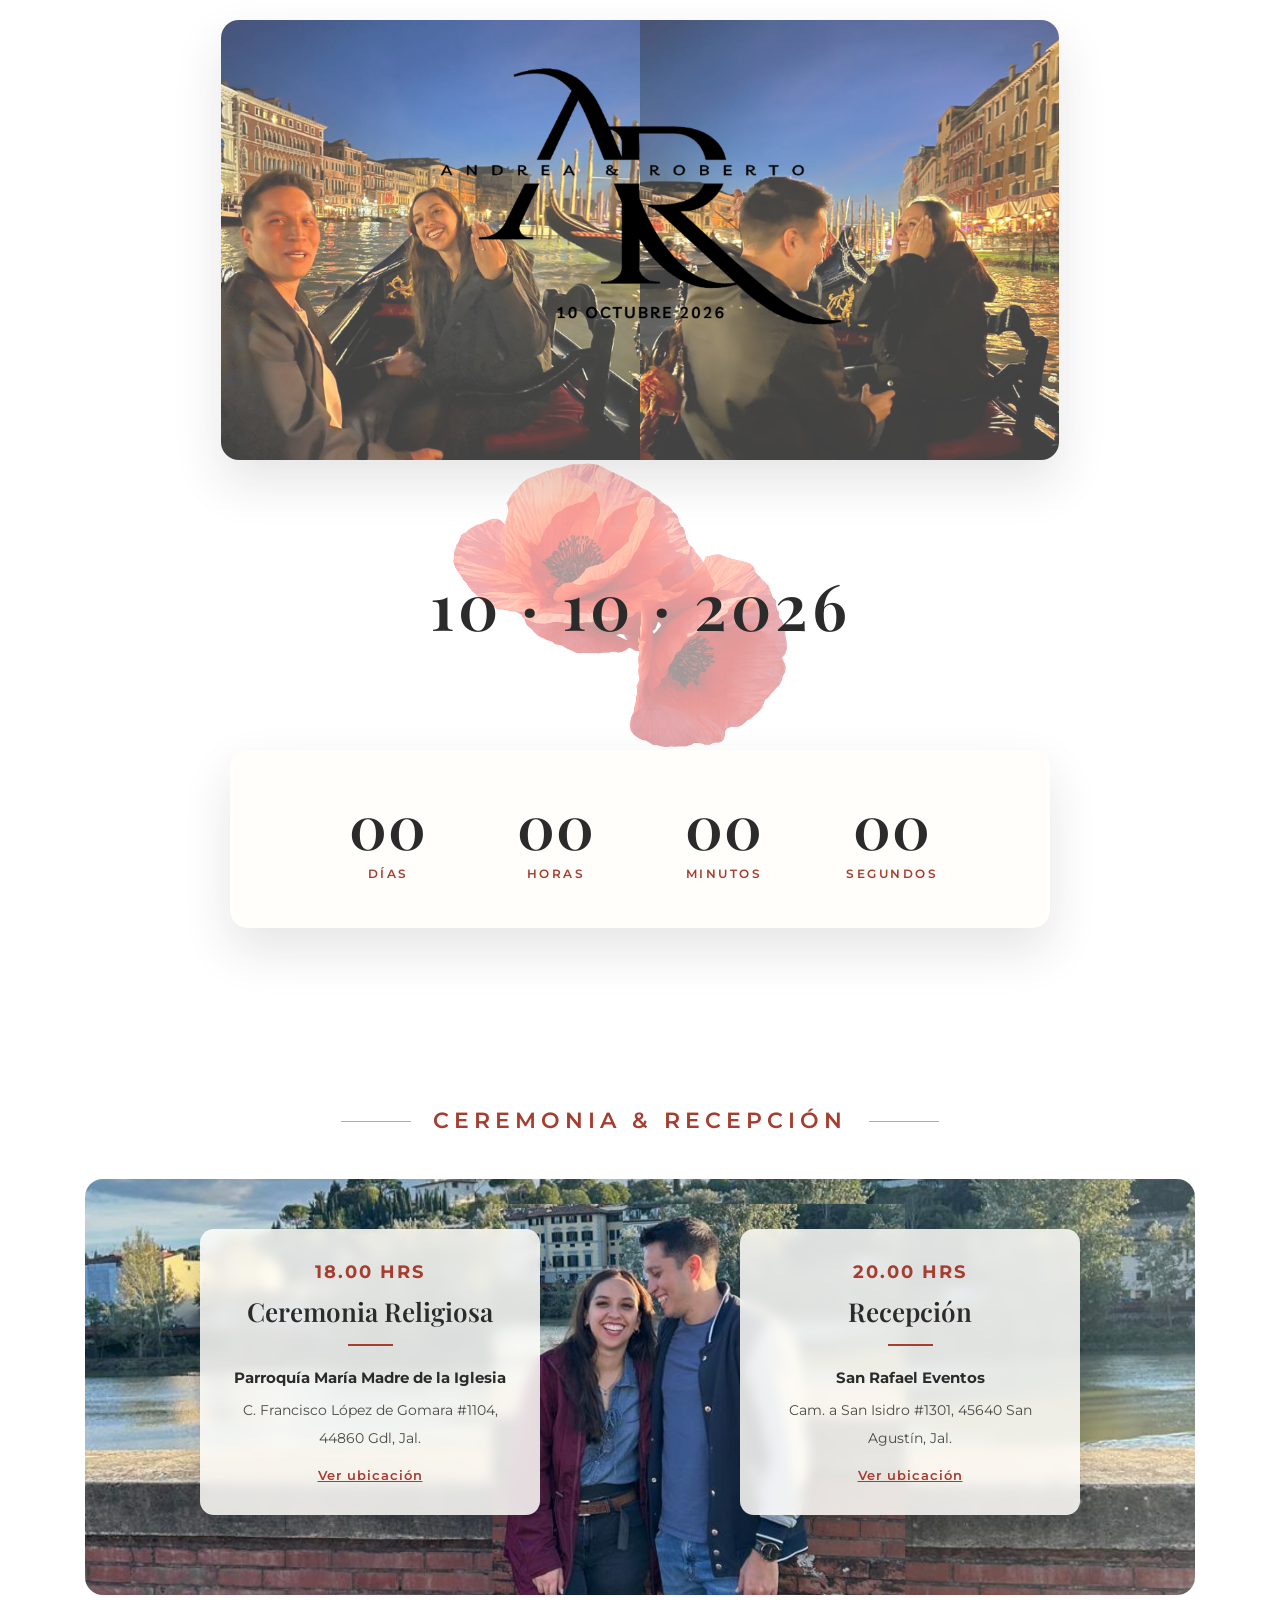
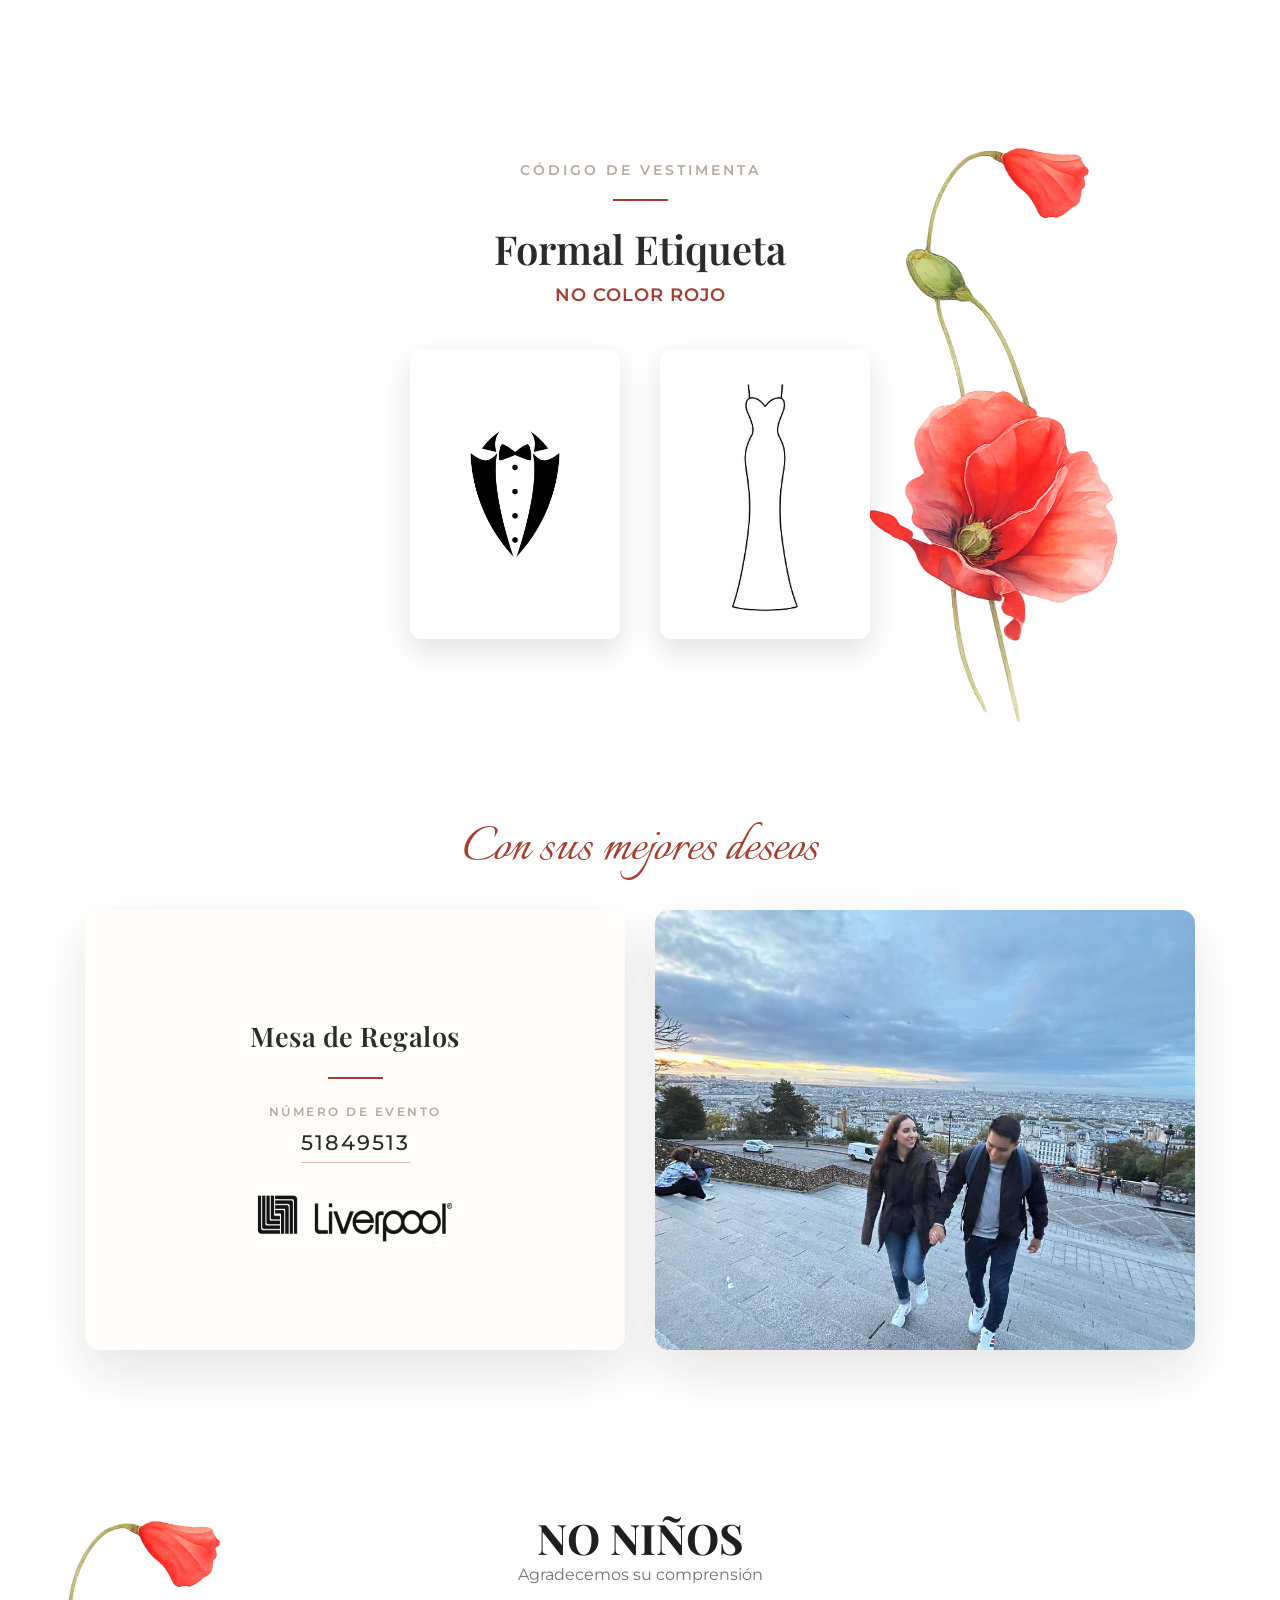
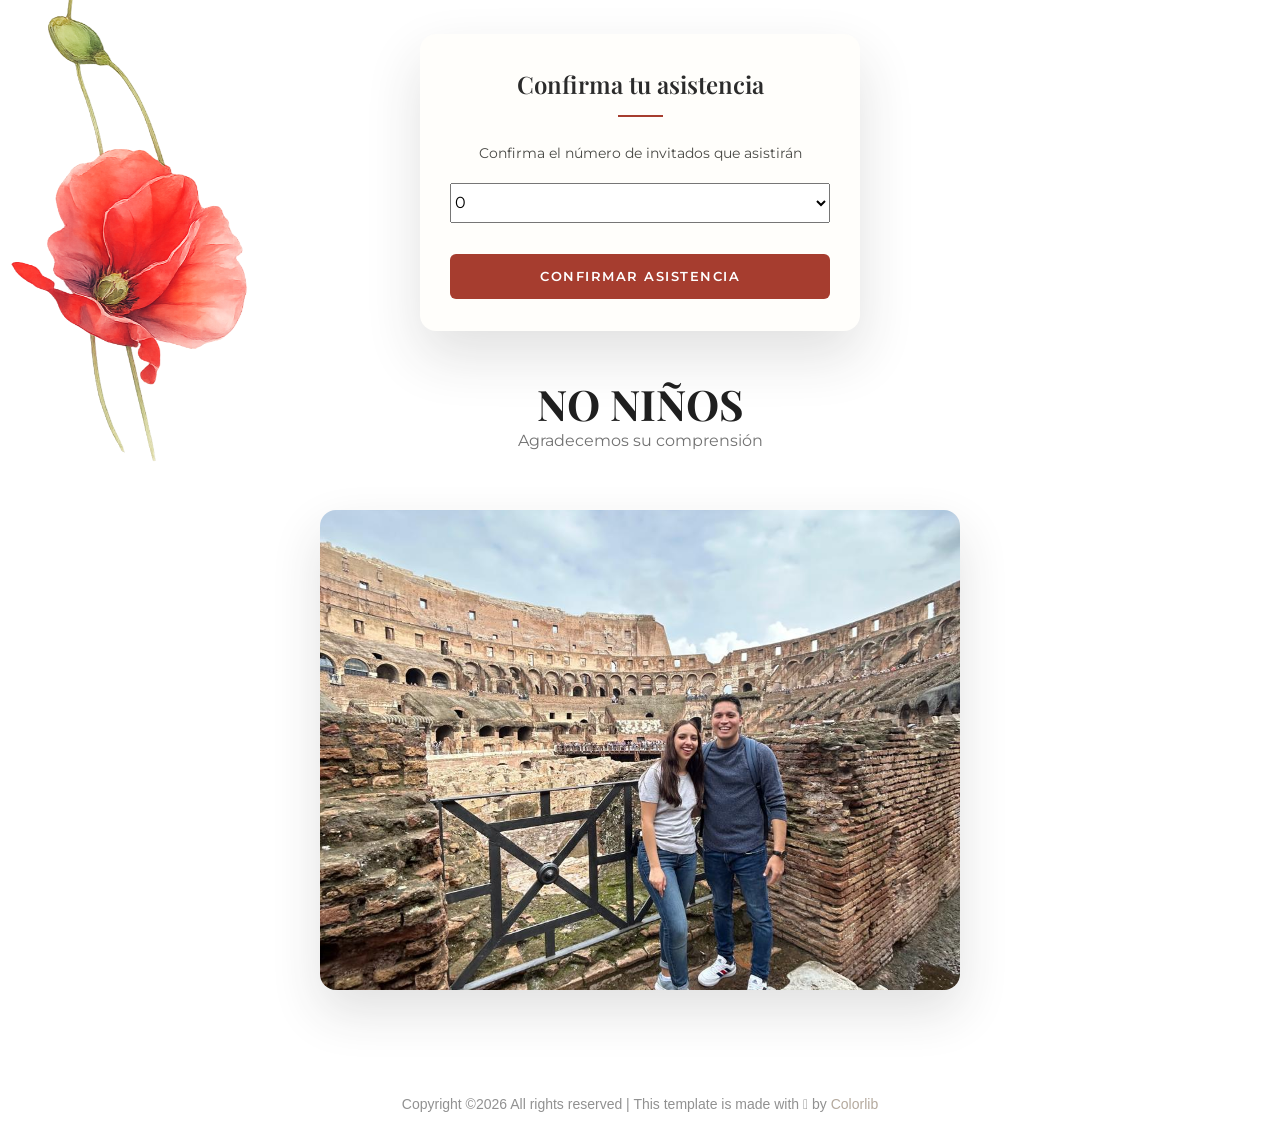
==== index.html @ d9e0a02b "Add files via upload" ====
<!doctype html>
<html class="no-js" lang="zxx">

<head>
    <meta charset="utf-8">
    <meta http-equiv="x-ua-compatible" content="ie=edge">
    <title>Andrea & Roberto </title>
    <meta name="description" content="">
    <meta name="viewport" content="width=device-width, initial-scale=1">
    <link rel="stylesheet" href="css/bootstrap.min.css">
    <link rel="stylesheet" href="css/owl.carousel.min.css">
    <link rel="stylesheet" href="css/magnific-popup.css">
    <link rel="stylesheet" href="css/font-awesome.min.css">
    <link rel="stylesheet" href="css/themify-icons.css">
    <link rel="stylesheet" href="css/nice-select.css">
    <link rel="stylesheet" href="css/flaticon.css">
    <link rel="stylesheet" href="css/flaticon.css">
    <link rel="stylesheet" href="css/gijgo.css">
    <link rel="stylesheet" href="css/slicknav.css">
    <link rel="stylesheet" href="css/style.css?v=17">
</head>

<body>
    <header>
        <div class="header-area ">
        </div>
    </header>

    <div class="slider_area ">
        <div class="slider_area_inner">
            <img class="slider_area__img" loading="lazy" src="img/banner/portada andrea.png" alt="">
        </div>
    </div>

        <div class="container">
            <div class="date_heading">
                <img class="date_flower_bg" src="img/program_details/amapola sola.png" alt="">
                <span class="date_text">10 · 10 · 2026</span>
            </div>
            <div class="row">
                <div class="col-xl-12">
                    <div id="clock" class="countdown_area">
                    </div>
                </div>
            </div>
        </div>
<style>
   #clock.countdown_area {
    background: #FFFEFB;
    padding: 45px 30px;
    border-radius: 18px;
    max-width: 820px;
    margin: 0 auto 60px auto;
    box-shadow: 0 22px 50px rgba(43, 43, 43, 0.12);
}

#clock .countdown_wrap {
    display: flex;
    justify-content: center;
    align-items: center;
    gap: 48px;
    flex-wrap: wrap;
    text-align: center;
}

#clock .single_countdown {
    min-width: 120px;
}

#clock .single_countdown h3 {
    margin: 0;
    font-family: "Playfair Display", serif;
    color: #2B2B2B;
    font-size: 60px;
    font-weight: 600;
    line-height: 1;
    letter-spacing: 1px;
}

#clock .single_countdown span {
    display: block;
    margin-top: 10px;
    font-family: "Montserrat", sans-serif;
    color: #A63D2F;
    font-size: 12px;
    font-style: normal;
    font-weight: 600;
    letter-spacing: 2.5px;
    text-transform: uppercase;
}

@media (max-width: 575px) {
    #clock.countdown_area {
        padding: 24px 10px;
        border-radius: 14px;
    }
    #clock .countdown_wrap {
        flex-direction: row;
        flex-wrap: nowrap;
        gap: 8px;
    }
    #clock .single_countdown {
        min-width: 0;
        flex: 1;
    }
    #clock .single_countdown h3 {
        font-size: 28px;
    }
    #clock .single_countdown span {
        font-size: 9px;
        letter-spacing: 1px;
    }
}
</style>

    <div class="program_details_area">
        <div class="container">
            <div class="row">
                <div class="col-xl-12">
                    <div class="program_kicker">
                        <span class="program_kicker_line"></span>
                        <h4 class="program_kicker_text">Ceremonia &amp; Recepción</h4>
                        <span class="program_kicker_line"></span>
                    </div>
                </div>
            </div>
            <div class="program_photo_wrap">
                <div class="row">
                    <div class="col-6 col-xl-6 col-lg-6">
                        <div class="event_card text-center">
                            <span class="event_card_time">18.00 hrs</span>
                            <h3 class="event_card_title">Ceremonia Religiosa</h3>
                            <div class="event_card_divider"></div>
                            <p class="event_card_place"><strong>Parroquía María Madre de la Iglesia</strong></p>
                            <p class="event_card_address">C. Francisco López de Gomara #1104, 44860 Gdl, Jal.</p>
                            <a class="event_card_link" href="https://maps.app.goo.gl/1NrNob1BbLWTWtPE8" target="_blank">Ver ubicación</a>
                        </div>
                    </div>
                    <div class="col-6 col-xl-6 col-lg-6">
                        <div class="event_card text-center">
                            <span class="event_card_time">20.00 hrs</span>
                            <h3 class="event_card_title">Recepción</h3>
                            <div class="event_card_divider"></div>
                            <p class="event_card_place"><strong>San Rafael Eventos</strong></p>
                            <p class="event_card_address">Cam. a San Isidro #1301, 45640 San Agustín, Jal.</p>
                            <a class="event_card_link" href="https://maps.app.goo.gl/ng9pfx31L5PG2mqe6" target="_blank">Ver ubicación</a>
                        </div>
                    </div>
                </div>
            </div>
        </div>
    </div>

    <div style="padding-top: 0 !important;" class="program_details_area">
        <div class="container">
            <div class="dress_code_card">
                <img class="dress_code_flower" src="img/program_details/amapola  vertical sola planta.png" alt="">
                <div class="dress_code_content">
                    <span class="dress_code_kicker">Código de Vestimenta</span>
                    <div class="dress_code_divider"></div>
                    <h3 class="dress_code_title">Formal Etiqueta</h3>
                    <p class="dress_code_subtitle">No color rojo</p>
                    <div class="dress_code_icons">
                        <div class="dress_code_icon_wrap dress_code_icon_wrap--suit">
                            <img src="img/program_details/suit3.jpeg" alt="Traje formal">
                        </div>
                        <div class="dress_code_icon_wrap">
                            <img src="img/program_details/vestido 1.jpg" alt="Vestido formal">
                        </div>
                    </div>
                </div>
            </div>
        </div>
    </div>

    <div style="padding-top: 0 !important;" class="program_details_area">
        <div class="container">
            <div class="wishes_heading">
                <span class="font-script">Con sus mejores deseos</span>
            </div>
            
            <div class="row mt-3">
                
                <div class="container_vestimenta col-6 col-xl-6 col-lg-6">
                    <div class="gift_card text-center">
                        <span class="gift_card_kicker">Mesa de Regalos</span>
                        <div class="gift_card_divider"></div>
                        <a target="_blank" class="gift_card_event" href="https://mesaderegalos.liverpool.com.mx/milistaderegalos/51849513">
                            <span class="gift_card_label">Número de Evento</span>
                            <span class="gift_card_number">51849513</span>
                        </a>
                        <a target="_blank" class="gift_card_logo_link" href="https://mesaderegalos.liverpool.com.mx/milistaderegalos/51849513">
                            <img class="gift_card_logo" src="img/program_details/Liverpool.png" alt="Liverpool">
                        </a>
                    </div>
                </div>
                
                <div class="container_vestimenta col-6 col-xl-6 col-lg-6">
                    <div class="single_program--photo text-center">
                        <div class="program_inner program_inner--photo">
                            <!-- Reemplaza la ruta de abajo por la foto de la pareja -->
                            <img class="couple_photo" src="img/gallery/6.jpeg" alt="Andrea y Roberto">
                        </div>
                    </div>
                </div>

            </div>
        </div>
    </div>

    <section class="rsvp_wrapper">
        <div class="rsvp_main">
            <img class="rsvp_bg_flower" src="img/program_details/amapola  vertical sola planta.png" alt="">

            <div class="container">
                <h2 class="codigo_vestimenta-title rsvp_no_ninos rsvp_no_ninos--top">
                    <strong style="font-size: 1.4em" >NO NIÑOS</strong>
                    <br>
                    <p>Agradecemos su comprensión</p>
                </h2>
            </div>

            <div class="container">
                <div class="row justify-content-center">
                    <div class="col-xl-7 col-lg-8">
                        <div class="rsvp_card">
                            <h3 class="rsvp_card_title">Confirma tu asistencia</h3>
                            <div class="rsvp_card_divider"></div>
                            <form action="#">
                                <div class="row">
                                    <div class="col-xl-12 mb-4">
                                        <p class="rsvp_card_text">Confirma el número de invitados que asistirán</p>
                                        <select id="companion_number" class="form-select wide rsvp_select" class="" onchange="addFields()">
                                            <option value="0" data-display="0 acompañantes">0</option>
                                            <option value="1" data-display="1 Acompañante">1</option>
                                            <option value="2">2</option>
                                            <option value="3">3</option>
                                            <option value="4">4</option>
                                            <option value="5">5</option>
                                        </select>
                                    </div>
                                    <div id="container_fields" class="col-xl-12">
                                    </div>
                                    <div class="col-xl-12">
                                        <button type="submit" class="rsvp_confirm_btn" onclick="gotowhatsapp()">Confirmar asistencia</button>
                                    </div>
                                </div>
                            </form>
                        </div>
                    </div>
                </div>
            </div>

            <div class="container">
                <h2 class="codigo_vestimenta-title rsvp_no_ninos rsvp_no_ninos--bottom">
                    <strong style="font-size: 1.4em" >NO NIÑOS</strong>
                    <br>
                    <p>Agradecemos su comprensión</p>
                </h2>
            </div>
        </div>

        <div class="container">
            <div class="rsvp_extra_photo_wrap">
                <!-- Reemplaza la ruta de abajo por la imagen que quieras agregar aquí -->
                <img class="rsvp_extra_photo" src="img/gallery/3.jpeg" alt="">
            </div>
        </div>
    </section>

<section class="location_area">
</section>

   <footer class="footer">
    <div class="copy-right_text">
        <div class="container">
            <div class="footer_border"></div>
            <div class="row">
                <div class="col-xl-12">
                    <p class="copy_right text-center">
Copyright &copy;<script>document.write(new Date().getFullYear());</script> All rights reserved | This template is made with <i class="fa fa-heart-o" aria-hidden="true"></i> by <a href="https://colorlib.com" target="_blank">Colorlib</a>
                    </p>
                </div>
            </div>
        </div>
    </div>
</footer>

    <script src="js/vendor/modernizr-3.5.0.min.js"></script>
    <script src="js/vendor/jquery-1.12.4.min.js"></script>
    <script src="js/popper.min.js"></script>
    <script src="js/bootstrap.min.js"></script>
    <script src="js/owl.carousel.min.js"></script>
    <script src="js/isotope.pkgd.min.js"></script>
    <script src="js/ajax-form.js"></script>
    <script src="js/waypoints.min.js"></script>
    <script src="js/jquery.counterup.min.js"></script>
    <script src="js/imagesloaded.pkgd.min.js"></script>
    <script src="js/scrollIt.js"></script>
    <script src="js/jquery.scrollUp.min.js"></script>
    <script src="js/wow.min.js"></script>
    <script src="js/nice-select.min.js"></script>
    <script src="js/gijgo.min.js"></script>
    <script src="js/jquery.countdown.min.js"></script>
    <script src="js/jquery.slicknav.min.js"></script>
    <script src="js/jquery.magnific-popup.min.js"></script>
    <script src="js/plugins.js"></script>
    <script src="js/contact.js"></script>
    <script src="js/jquery.ajaxchimp.min.js"></script>
    <script src="js/jquery.form.js"></script>
    <script src="js/jquery.validate.min.js"></script>
    <script src="js/mail-script.js"></script>
    <script src="js/main.js"></script>

    <script>
        $('#clock').countdown('2026/10/10', function (event) {
            $(this).html(event.strftime(
                '<div class="countdown_wrap d-flex"><div  class="single_countdown"><h3>%D</h3><span>Días</span></div><div class="single_countdown"><h3>%H</h3><span>Horas</span></div><div class="single_countdown"><h3>%M</h3><span>Minutos</span></div><div class="single_countdown"><h3>%S</h3><span>Segundos</span></div></div>'
            ));
        });
    </script>
    <script>
        function initMap() {
            var uluru = { lat: -25.363, lng: 131.044 };
        }
    </script>

    <script>
        function gotowhatsapp() {
            var companion_number = document.getElementById("companion_number").value;
            var invites_elements = document.getElementById('container_fields').children;
            var invite_names_array = [].slice.call(invites_elements)
            var invite_names_array_filtered_inputs = invite_names_array.filter(name => name.toString() == '[object HTMLInputElement]')
            let invites_names_values = []

            for (let i=0; i<companion_number; i++){
                invites_names_values.push(invite_names_array_filtered_inputs[i].value)
            }

            // Guardar la confirmación en Google Sheets
            var sheetUrl = "https://script.google.com/macros/s/AKfycbw7eUu-7dbjUfLKjl6qr8iL-RPhoW-FhFRf4yc5l6GX8Bu3myaTxtA9GgBPBhNbN9-2HQ/exec";

            if (sheetUrl) {
                var sheetParams = new URLSearchParams({
                    acompanantes: companion_number,
                    nombres: invites_names_values.join("|")
                });
                fetch(sheetUrl + "?" + sheetParams.toString(), {
                    method: "GET",
                    mode: "no-cors"
                }).catch(function (err) {
                    console.error("No se pudo guardar en Google Sheets:", err);
                });
            }

            var url = "https://wa.me/3312816368?text="
                + "Hola! Confirmo mi asistencia a la boda de Andrea y Roberto" + "%0a"
                + "%0a"
                + "Cantidad de invitados: " + companion_number + "%0a"
                + "Nombre de los invitados: " + invites_names_values;

            window.open(url, '_blank').focus();
        }
    </script>

    <script type='text/javascript'>
        function addFields(){
            var number = document.getElementById("companion_number").value;
            var container_fields = document.getElementById("container_fields");
            while (container_fields.hasChildNodes()) {
                container_fields.removeChild(container_fields.lastChild);
            }
            for (i=0;i<number;i++){
                container_fields.appendChild(document.createTextNode("Invitado " + (i+1) + " (Nombre y Apellido)"));
                var input = document.createElement("input");
                input.type = "text";
                input.name = "Invitado" + i;
                container_fields.appendChild(input);
                container_fields.appendChild(document.createElement("br"));
            }
        }
    </script>

</body>

</html>
---- css/themify-icons.css ----
@font-face {
	font-family: 'themify';
	src:url('../fonts/themify.eot?-fvbane');
	src:url('../fonts/themify.eot?#iefix-fvbane') format('embedded-opentype'),
		url('../fonts/themify.woff?-fvbane') format('woff'),
		url('../fonts/themify.ttf?-fvbane') format('truetype'),
		url('../fonts/themify.svg?-fvbane#themify') format('svg');
	font-weight: normal;
	font-style: normal;
}

[class^="ti-"], [class*=" ti-"] {
	font-family: 'themify';
	/* speak: none; */
	font-style: normal;
	font-weight: normal;
	font-variant: normal;
	text-transform: none;
	line-height: 1;

	/* Better Font Rendering =========== */
	-webkit-font-smoothing: antialiased;
	-moz-osx-font-smoothing: grayscale;
}

.ti-wand:before {
	content: "\e600";
}
.ti-volume:before {
	content: "\e601";
}
.ti-user:before {
	content: "\e602";
}
.ti-unlock:before {
	content: "\e603";
}
.ti-unlink:before {
	content: "\e604";
}
.ti-trash:before {
	content: "\e605";
}
.ti-thought:before {
	content: "\e606";
}
.ti-target:before {
	content: "\e607";
}
.ti-tag:before {
	content: "\e608";
}
.ti-tablet:before {
	content: "\e609";
}
.ti-star:before {
	content: "\e60a";
}
.ti-spray:before {
	content: "\e60b";
}
.ti-signal:before {
	content: "\e60c";
}
.ti-shopping-cart:before {
	content: "\e60d";
}
.ti-shopping-cart-full:before {
	content: "\e60e";
}
.ti-settings:before {
	content: "\e60f";
}
.ti-search:before {
	content: "\e610";
}
.ti-zoom-in:before {
	content: "\e611";
}
.ti-zoom-out:before {
	content: "\e612";
}
.ti-cut:before {
	content: "\e613";
}
.ti-ruler:before {
	content: "\e614";
}
.ti-ruler-pencil:before {
	content: "\e615";
}
.ti-ruler-alt:before {
	content: "\e616";
}
.ti-bookmark:before {
	content: "\e617";
}
.ti-bookmark-alt:before {
	content: "\e618";
}
.ti-reload:before {
	content: "\e619";
}
.ti-plus:before {
	content: "\e61a";
}
.ti-pin:before {
	content: "\e61b";
}
.ti-pencil:before {
	content: "\e61c";
}
.ti-pencil-alt:before {
	content: "\e61d";
}
.ti-paint-roller:before {
	content: "\e61e";
}
.ti-paint-bucket:before {
	content: "\e61f";
}
.ti-na:before {
	content: "\e620";
}
.ti-mobile:before {
	content: "\e621";
}
.ti-minus:before {
	content: "\e622";
}
.ti-medall:before {
	content: "\e623";
}
.ti-medall-alt:before {
	content: "\e624";
}
.ti-marker:before {
	content: "\e625";
}
.ti-marker-alt:before {
	content: "\e626";
}
.ti-arrow-up:before {
	content: "\e627";
}
.ti-arrow-right:before {
	content: "\e628";
}
.ti-arrow-left:before {
	content: "\e629";
}
.ti-arrow-down:before {
	content: "\e62a";
}
.ti-lock:before {
	content: "\e62b";
}
.ti-location-arrow:before {
	content: "\e62c";
}
.ti-link:before {
	content: "\e62d";
}
.ti-layout:before {
	content: "\e62e";
}
.ti-layers:before {
	content: "\e62f";
}
.ti-layers-alt:before {
	content: "\e630";
}
.ti-key:before {
	content: "\e631";
}
.ti-import:before {
	content: "\e632";
}
.ti-image:before {
	content: "\e633";
}
.ti-heart:before {
	content: "\e634";
}
.ti-heart-broken:before {
	content: "\e635";
}
.ti-hand-stop:before {
	content: "\e636";
}
.ti-hand-open:before {
	content: "\e637";
}
.ti-hand-drag:before {
	content: "\e638";
}
.ti-folder:before {
	content: "\e639";
}
.ti-flag:before {
	content: "\e63a";
}
.ti-flag-alt:before {
	content: "\e63b";
}
.ti-flag-alt-2:before {
	content: "\e63c";
}
.ti-eye:before {
	content: "\e63d";
}
.ti-export:before {
	content: "\e63e";
}
.ti-exchange-vertical:before {
	content: "\e63f";
}
.ti-desktop:before {
	content: "\e640";
}
.ti-cup:before {
	content: "\e641";
}
.ti-crown:before {
	content: "\e642";
}
.ti-comments:before {
	content: "\e643";
}
.ti-comment:before {
	content: "\e644";
}
.ti-comment-alt:before {
	content: "\e645";
}
.ti-close:before {
	content: "\e646";
}
.ti-clip:before {
	content: "\e647";
}
.ti-angle-up:before {
	content: "\e648";
}
.ti-angle-right:before {
	content: "\e649";
}
.ti-angle-left:before {
	content: "\e64a";
}
.ti-angle-down:before {
	content: "\e64b";
}
.ti-check:before {
	content: "\e64c";
}
.ti-check-box:before {
	content: "\e64d";
}
.ti-camera:before {
	content: "\e64e";
}
.ti-announcement:before {
	content: "\e64f";
}
.ti-brush:before {
	content: "\e650";
}
.ti-briefcase:before {
	content: "\e651";
}
.ti-bolt:before {
	content: "\e652";
}
.ti-bolt-alt:before {
	content: "\e653";
}
.ti-blackboard:before {
	content: "\e654";
}
.ti-bag:before {
	content: "\e655";
}
.ti-move:before {
	content: "\e656";
}
.ti-arrows-vertical:before {
	content: "\e657";
}
.ti-arrows-horizontal:before {
	content: "\e658";
}
.ti-fullscreen:before {
	content: "\e659";
}
.ti-arrow-top-right:before {
	content: "\e65a";
}
.ti-arrow-top-left:before {
	content: "\e65b";
}
.ti-arrow-circle-up:before {
	content: "\e65c";
}
.ti-arrow-circle-right:before {
	content: "\e65d";
}
.ti-arrow-circle-left:before {
	content: "\e65e";
}
.ti-arrow-circle-down:before {
	content: "\e65f";
}
.ti-angle-double-up:before {
	content: "\e660";
}
.ti-angle-double-right:before {
	content: "\e661";
}
.ti-angle-double-left:before {
	content: "\e662";
}
.ti-angle-double-down:before {
	content: "\e663";
}
.ti-zip:before {
	content: "\e664";
}
.ti-world:before {
	content: "\e665";
}
.ti-wheelchair:before {
	content: "\e666";
}
.ti-view-list:before {
	content: "\e667";
}
.ti-view-list-alt:before {
	content: "\e668";
}
.ti-view-grid:before {
	content: "\e669";
}
.ti-uppercase:before {
	content: "\e66a";
}
.ti-upload:before {
	content: "\e66b";
}
.ti-underline:before {
	content: "\e66c";
}
.ti-truck:before {
	content: "\e66d";
}
.ti-timer:before {
	content: "\e66e";
}
.ti-ticket:before {
	content: "\e66f";
}
.ti-thumb-up:before {
	content: "\e670";
}
.ti-thumb-down:before {
	content: "\e671";
}
.ti-text:before {
	content: "\e672";
}
.ti-stats-up:before {
	content: "\e673";
}
.ti-stats-down:before {
	content: "\e674";
}
.ti-split-v:before {
	content: "\e675";
}
.ti-split-h:before {
	content: "\e676";
}
.ti-smallcap:before {
	content: "\e677";
}
.ti-shine:before {
	content: "\e678";
}
.ti-shift-right:before {
	content: "\e679";
}
.ti-shift-left:before {
	content: "\e67a";
}
.ti-shield:before {
	content: "\e67b";
}
.ti-notepad:before {
	content: "\e67c";
}
.ti-server:before {
	content: "\e67d";
}
.ti-quote-right:before {
	content: "\e67e";
}
.ti-quote-left:before {
	content: "\e67f";
}
.ti-pulse:before {
	content: "\e680";
}
.ti-printer:before {
	content: "\e681";
}
.ti-power-off:before {
	content: "\e682";
}
.ti-plug:before {
	content: "\e683";
}
.ti-pie-chart:before {
	content: "\e684";
}
.ti-paragraph:before {
	content: "\e685";
}
.ti-panel:before {
	content: "\e686";
}
.ti-package:before {
	content: "\e687";
}
.ti-music:before {
	content: "\e688";
}
.ti-music-alt:before {
	content: "\e689";
}
.ti-mouse:before {
	content: "\e68a";
}
.ti-mouse-alt:before {
	content: "\e68b";
}
.ti-money:before {
	content: "\e68c";
}
.ti-microphone:before {
	content: "\e68d";
}
.ti-menu:before {
	content: "\e68e";
}
.ti-menu-alt:before {
	content: "\e68f";
}
.ti-map:before {
	content: "\e690";
}
.ti-map-alt:before {
	content: "\e691";
}
.ti-loop:before {
	content: "\e692";
}
.ti-location-pin:before {
	content: "\e693";
}
.ti-list:before {
	content: "\e694";
}
.ti-light-bulb:before {
	content: "\e695";
}
.ti-Italic:before {
	content: "\e696";
}
.ti-info:before {
	content: "\e697";
}
.ti-infinite:before {
	content: "\e698";
}
.ti-id-badge:before {
	content: "\e699";
}
.ti-hummer:before {
	content: "\e69a";
}
.ti-home:before {
	content: "\e69b";
}
.ti-help:before {
	content: "\e69c";
}
.ti-headphone:before {
	content: "\e69d";
}
.ti-harddrives:before {
	content: "\e69e";
}
.ti-harddrive:before {
	content: "\e69f";
}
.ti-gift:before {
	content: "\e6a0";
}
.ti-game:before {
	content: "\e6a1";
}
.ti-filter:before {
	content: "\e6a2";
}
.ti-files:before {
	content: "\e6a3";
}
.ti-file:before {
	content: "\e6a4";
}
.ti-eraser:before {
	content: "\e6a5";
}
.ti-envelope:before {
	content: "\e6a6";
}
.ti-download:before {
	content: "\e6a7";
}
.ti-direction:before {
	content: "\e6a8";
}
.ti-direction-alt:before {
	content: "\e6a9";
}
.ti-dashboard:before {
	content: "\e6aa";
}
.ti-control-stop:before {
	content: "\e6ab";
}
.ti-control-shuffle:before {
	content: "\e6ac";
}
.ti-control-play:before {
	content: "\e6ad";
}
.ti-control-pause:before {
	content: "\e6ae";
}
.ti-control-forward:before {
	content: "\e6af";
}
.ti-control-backward:before {
	content: "\e6b0";
}
.ti-cloud:before {
	content: "\e6b1";
}
.ti-cloud-up:before {
	content: "\e6b2";
}
.ti-cloud-down:before {
	content: "\e6b3";
}
.ti-clipboard:before {
	content: "\e6b4";
}
.ti-car:before {
	content: "\e6b5";
}
.ti-calendar:before {
	content: "\e6b6";
}
.ti-book:before {
	content: "\e6b7";
}
.ti-bell:before {
	content: "\e6b8";
}
.ti-basketball:before {
	content: "\e6b9";
}
.ti-bar-chart:before {
	content: "\e6ba";
}
.ti-bar-chart-alt:before {
	content: "\e6bb";
}
.ti-back-right:before {
	content: "\e6bc";
}
.ti-back-left:before {
	content: "\e6bd";
}
.ti-arrows-corner:before {
	content: "\e6be";
}
.ti-archive:before {
	content: "\e6bf";
}
.ti-anchor:before {
	content: "\e6c0";
}
.ti-align-right:before {
	content: "\e6c1";
}
.ti-align-left:before {
	content: "\e6c2";
}
.ti-align-justify:before {
	content: "\e6c3";
}
.ti-align-center:before {
	content: "\e6c4";
}
.ti-alert:before {
	content: "\e6c5";
}
.ti-alarm-clock:before {
	content: "\e6c6";
}
.ti-agenda:before {
	content: "\e6c7";
}
.ti-write:before {
	content: "\e6c8";
}
.ti-window:before {
	content: "\e6c9";
}
.ti-widgetized:before {
	content: "\e6ca";
}
.ti-widget:before {
	content: "\e6cb";
}
.ti-widget-alt:before {
	content: "\e6cc";
}
.ti-wallet:before {
	content: "\e6cd";
}
.ti-video-clapper:before {
	content: "\e6ce";
}
.ti-video-camera:before {
	content: "\e6cf";
}
.ti-vector:before {
	content: "\e6d0";
}
.ti-themify-logo:before {
	content: "\e6d1";
}
.ti-themify-favicon:before {
	content: "\e6d2";
}
.ti-themify-favicon-alt:before {
	content: "\e6d3";
}
.ti-support:before {
	content: "\e6d4";
}
.ti-stamp:before {
	content: "\e6d5";
}
.ti-split-v-alt:before {
	content: "\e6d6";
}
.ti-slice:before {
	content: "\e6d7";
}
.ti-shortcode:before {
	content: "\e6d8";
}
.ti-shift-right-alt:before {
	content: "\e6d9";
}
.ti-shift-left-alt:before {
	content: "\e6da";
}
.ti-ruler-alt-2:before {
	content: "\e6db";
}
.ti-receipt:before {
	content: "\e6dc";
}
.ti-pin2:before {
	content: "\e6dd";
}
.ti-pin-alt:before {
	content: "\e6de";
}
.ti-pencil-alt2:before {
	content: "\e6df";
}
.ti-palette:before {
	content: "\e6e0";
}
.ti-more:before {
	content: "\e6e1";
}
.ti-more-alt:before {
	content: "\e6e2";
}
.ti-microphone-alt:before {
	content: "\e6e3";
}
.ti-magnet:before {
	content: "\e6e4";
}
.ti-line-double:before {
	content: "\e6e5";
}
.ti-line-dotted:before {
	content: "\e6e6";
}
.ti-line-dashed:before {
	content: "\e6e7";
}
.ti-layout-width-full:before {
	content: "\e6e8";
}
.ti-layout-width-default:before {
	content: "\e6e9";
}
.ti-layout-width-default-alt:before {
	content: "\e6ea";
}
.ti-layout-tab:before {
	content: "\e6eb";
}
.ti-layout-tab-window:before {
	content: "\e6ec";
}
.ti-layout-tab-v:before {
	content: "\e6ed";
}
.ti-layout-tab-min:before {
	content: "\e6ee";
}
.ti-layout-slider:before {
	content: "\e6ef";
}
.ti-layout-slider-alt:before {
	content: "\e6f0";
}
.ti-layout-sidebar-right:before {
	content: "\e6f1";
}
.ti-layout-sidebar-none:before {
	content: "\e6f2";
}
.ti-layout-sidebar-left:before {
	content: "\e6f3";
}
.ti-layout-placeholder:before {
	content: "\e6f4";
}
.ti-layout-menu:before {
	content: "\e6f5";
}
.ti-layout-menu-v:before {
	content: "\e6f6";
}
.ti-layout-menu-separated:before {
	content: "\e6f7";
}
.ti-layout-menu-full:before {
	content: "\e6f8";
}
.ti-layout-media-right-alt:before {
	content: "\e6f9";
}
.ti-layout-media-right:before {
	content: "\e6fa";
}
.ti-layout-media-overlay:before {
	content: "\e6fb";
}
.ti-layout-media-overlay-alt:before {
	content: "\e6fc";
}
.ti-layout-media-overlay-alt-2:before {
	content: "\e6fd";
}
.ti-layout-media-left-alt:before {
	content: "\e6fe";
}
.ti-layout-media-left:before {
	content: "\e6ff";
}
.ti-layout-media-center-alt:before {
	content: "\e700";
}
.ti-layout-media-center:before {
	content: "\e701";
}
.ti-layout-list-thumb:before {
	content: "\e702";
}
.ti-layout-list-thumb-alt:before {
	content: "\e703";
}
.ti-layout-list-post:before {
	content: "\e704";
}
.ti-layout-list-large-image:before {
	content: "\e705";
}
.ti-layout-line-solid:before {
	content: "\e706";
}
.ti-layout-grid4:before {
	content: "\e707";
}
.ti-layout-grid3:before {
	content: "\e708";
}
.ti-layout-grid2:before {
	content: "\e709";
}
.ti-layout-grid2-thumb:before {
	content: "\e70a";
}
.ti-layout-cta-right:before {
	content: "\e70b";
}
.ti-layout-cta-left:before {
	content: "\e70c";
}
.ti-layout-cta-center:before {
	content: "\e70d";
}
.ti-layout-cta-btn-right:before {
	content: "\e70e";
}
.ti-layout-cta-btn-left:before {
	content: "\e70f";
}
.ti-layout-column4:before {
	content: "\e710";
}
.ti-layout-column3:before {
	content: "\e711";
}
.ti-layout-column2:before {
	content: "\e712";
}
.ti-layout-accordion-separated:before {
	content: "\e713";
}
.ti-layout-accordion-merged:before {
	content: "\e714";
}
.ti-layout-accordion-list:before {
	content: "\e715";
}
.ti-ink-pen:before {
	content: "\e716";
}
.ti-info-alt:before {
	content: "\e717";
}
.ti-help-alt:before {
	content: "\e718";
}
.ti-headphone-alt:before {
	content: "\e719";
}
.ti-hand-point-up:before {
	content: "\e71a";
}
.ti-hand-point-right:before {
	content: "\e71b";
}
.ti-hand-point-left:before {
	content: "\e71c";
}
.ti-hand-point-down:before {
	content: "\e71d";
}
.ti-gallery:before {
	content: "\e71e";
}
.ti-face-smile:before {
	content: "\e71f";
}
.ti-face-sad:before {
	content: "\e720";
}
.ti-credit-card:before {
	content: "\e721";
}
.ti-control-skip-forward:before {
	content: "\e722";
}
.ti-control-skip-backward:before {
	content: "\e723";
}
.ti-control-record:before {
	content: "\e724";
}
.ti-control-eject:before {
	content: "\e725";
}
.ti-comments-smiley:before {
	content: "\e726";
}
.ti-brush-alt:before {
	content: "\e727";
}
.ti-youtube:before {
	content: "\e728";
}
.ti-vimeo:before {
	content: "\e729";
}
.ti-twitter:before {
	content: "\e72a";
}
.ti-time:before {
	content: "\e72b";
}
.ti-tumblr:before {
	content: "\e72c";
}
.ti-skype:before {
	content: "\e72d";
}
.ti-share:before {
	content: "\e72e";
}
.ti-share-alt:before {
	content: "\e72f";
}
.ti-rocket:before {
	content: "\e730";
}
.ti-pinterest:before {
	content: "\e731";
}
.ti-new-window:before {
	content: "\e732";
}
.ti-microsoft:before {
	content: "\e733";
}
.ti-list-ol:before {
	content: "\e734";
}
.ti-linkedin:before {
	content: "\e735";
}
.ti-layout-sidebar-2:before {
	content: "\e736";
}
.ti-layout-grid4-alt:before {
	content: "\e737";
}
.ti-layout-grid3-alt:before {
	content: "\e738";
}
.ti-layout-grid2-alt:before {
	content: "\e739";
}
.ti-layout-column4-alt:before {
	content: "\e73a";
}
.ti-layout-column3-alt:before {
	content: "\e73b";
}
.ti-layout-column2-alt:before {
	content: "\e73c";
}
.ti-instagram:before {
	content: "\e73d";
}
.ti-google:before {
	content: "\e73e";
}
.ti-github:before {
	content: "\e73f";
}
.ti-flickr:before {
	content: "\e740";
}
.ti-facebook:before {
	content: "\e741";
}
.ti-dropbox:before {
	content: "\e742";
}
.ti-dribbble:before {
	content: "\e743";
}
.ti-apple:before {
	content: "\e744";
}
.ti-android:before {
	content: "\e745";
}
.ti-save:before {
	content: "\e746";
}
.ti-save-alt:before {
	content: "\e747";
}
.ti-yahoo:before {
	content: "\e748";
}
.ti-wordpress:before {
	content: "\e749";
}
.ti-vimeo-alt:before {
	content: "\e74a";
}
.ti-twitter-alt:before {
	content: "\e74b";
}
.ti-tumblr-alt:before {
	content: "\e74c";
}
.ti-trello:before {
	content: "\e74d";
}
.ti-stack-overflow:before {
	content: "\e74e";
}
.ti-soundcloud:before {
	content: "\e74f";
}
.ti-sharethis:before {
	content: "\e750";
}
.ti-sharethis-alt:before {
	content: "\e751";
}
.ti-reddit:before {
	content: "\e752";
}
.ti-pinterest-alt:before {
	content: "\e753";
}
.ti-microsoft-alt:before {
	content: "\e754";
}
.ti-linux:before {
	content: "\e755";
}
.ti-jsfiddle:before {
	content: "\e756";
}
.ti-joomla:before {
	content: "\e757";
}
.ti-html5:before {
	content: "\e758";
}
.ti-flickr-alt:before {
	content: "\e759";
}
.ti-email:before {
	content: "\e75a";
}
.ti-drupal:before {
	content: "\e75b";
}
.ti-dropbox-alt:before {
	content: "\e75c";
}
.ti-css3:before {
	content: "\e75d";
}
.ti-rss:before {
	content: "\e75e";
}
.ti-rss-alt:before {
	content: "\e75f";
}
---- css/nice-select.css ----
.nice-select {
  -webkit-tap-highlight-color: transparent;
  background-color: #fff;
  border-radius: 5px;
  border: solid 1px #e8e8e8;
  box-sizing: border-box;
  clear: both;
  cursor: pointer;
  display: block;
  float: left;
  font-family: inherit;
  font-size: 14px;
  font-weight: normal;
  height: 42px;
  line-height: 40px;
  outline: none;
  padding-left: 18px;
  padding-right: 30px;
  position: relative;
  text-align: left !important;
  -webkit-transition: all 0.2s ease-in-out;
  transition: all 0.2s ease-in-out;
  -webkit-user-select: none;
     -moz-user-select: none;
      -ms-user-select: none;
          user-select: none;
  white-space: nowrap;
  width: auto; }
  .nice-select:hover {
    border-color: #dbdbdb; }
  .nice-select:active, .nice-select.open, .nice-select:focus {
    border-color: #999; }


  .nice-select.disabled {
    border-color: #ededed;
    color: #999;
    pointer-events: none; }
    .nice-select.disabled:after {
      border-color: #cccccc; }
  .nice-select.wide {
    width: 100%; }
    .nice-select.wide .list {
      left: 0 !important;
      right: 0 !important; }
  .nice-select.right {
    float: right; }
    .nice-select.right .list {
      left: auto;
      right: 0; }
  .nice-select.small {
    font-size: 12px;
    height: 36px;
    line-height: 34px; }
    .nice-select.small:after {
      height: 4px;
      width: 4px; }
    .nice-select.small .option {
      line-height: 34px;
      min-height: 34px; }
  .nice-select .list {
    background-color: #fff;
    border-radius: 5px;
    box-shadow: 0 0 0 1px rgba(68, 68, 68, 0.11);
    box-sizing: border-box;
    margin-top: 4px;
    opacity: 0;
    overflow: hidden;
    padding: 0;
    pointer-events: none;
    position: absolute;
    top: 100%;
    left: 0;
    -webkit-transform-origin: 50% 0;
        -ms-transform-origin: 50% 0;
            transform-origin: 50% 0;
    -webkit-transform: scale(0.75) translateY(-21px);
        -ms-transform: scale(0.75) translateY(-21px);
            transform: scale(0.75) translateY(-21px);
    -webkit-transition: all 0.2s cubic-bezier(0.5, 0, 0, 1.25), opacity 0.15s ease-out;
    transition: all 0.2s cubic-bezier(0.5, 0, 0, 1.25), opacity 0.15s ease-out;
    z-index: 9; }
    .nice-select .list:hover .option:not(:hover) {
      background-color: transparent !important; }
  .nice-select .option {
    cursor: pointer;
    font-weight: 400;
    line-height: 40px;
    list-style: none;
    min-height: 40px;
    outline: none;
    padding-left: 18px;
    padding-right: 29px;
    text-align: left;
    -webkit-transition: all 0.2s;
    transition: all 0.2s; }
    .nice-select .option:hover, .nice-select .option.focus, .nice-select .option.selected.focus {
      background-color: #f6f6f6; }
    .nice-select .option.selected {
      font-weight: bold; }
    .nice-select .option.disabled {
      background-color: transparent;
      color: #999;
      cursor: default; }

.no-csspointerevents .nice-select .list {
  display: none; }

.no-csspointerevents .nice-select.open .list {
  display: block; }





  /* ,,,,,,,,,,,,,,,, */


  .nice-select:after {
    content: "\e64b";
    display: block;
    height: 5px;
    margin-top: -5px;
    pointer-events: none;
    position: absolute;
    right: 30px;
    top: 8px;
    transition: all 0.15s ease-in-out;
    width: 5px;
    font-family: 'themify';
    color: #ddd; }

    .nice-select.open:after {
 }
    .nice-select.open .list {
      opacity: 1;
      pointer-events: auto;
      -webkit-transform: scale(1) translateY(0);
          -ms-transform: scale(1) translateY(0);
              transform: scale(1) translateY(0); }
---- css/flaticon.css ----
/*
  	Flaticon icon font: Flaticon
  	Creation date: 26/09/2019 05:40
  	*/

@font-face {
  font-family: "Flaticon";
  src: url("../fonts/Flaticon.eot");
  src: url("../fonts/Flaticon.eot?#iefix") format("embedded-opentype"),
       url("../fonts/Flaticon.woff2") format("woff2"),
       url("../fonts/Flaticon.woff") format("woff"),
       url("../fonts/Flaticon.ttf") format("truetype"),
       url("../fonts/Flaticon.svg#Flaticon") format("svg");
  font-weight: normal;
  font-style: normal;
}

@media screen and (-webkit-min-device-pixel-ratio:0) {
  @font-face {
    font-family: "Flaticon";
    src: url("../fonts/Flaticon.svg#Flaticon") format("svg");
  }
}

[class^="flaticon-"]:before, [class*=" flaticon-"]:before,
[class^="flaticon-"]:after, [class*=" flaticon-"]:after {   
  font-family: Flaticon;
font-style: normal;
}

.flaticon-case:before { content: "\f100"; }
.flaticon-courthouse:before { content: "\f101"; }
.flaticon-judge:before { content: "\f102"; }
.flaticon-jury:before { content: "\f103"; }
.flaticon-balance:before { content: "\f104"; }
.flaticon-straight-quotes:before { content: "\f105"; }
---- css/flaticon.css ----
/*
  	Flaticon icon font: Flaticon
  	Creation date: 26/09/2019 05:40
  	*/

@font-face {
  font-family: "Flaticon";
  src: url("../fonts/Flaticon.eot");
  src: url("../fonts/Flaticon.eot?#iefix") format("embedded-opentype"),
       url("../fonts/Flaticon.woff2") format("woff2"),
       url("../fonts/Flaticon.woff") format("woff"),
       url("../fonts/Flaticon.ttf") format("truetype"),
       url("../fonts/Flaticon.svg#Flaticon") format("svg");
  font-weight: normal;
  font-style: normal;
}

@media screen and (-webkit-min-device-pixel-ratio:0) {
  @font-face {
    font-family: "Flaticon";
    src: url("../fonts/Flaticon.svg#Flaticon") format("svg");
  }
}

[class^="flaticon-"]:before, [class*=" flaticon-"]:before,
[class^="flaticon-"]:after, [class*=" flaticon-"]:after {   
  font-family: Flaticon;
font-style: normal;
}

.flaticon-case:before { content: "\f100"; }
.flaticon-courthouse:before { content: "\f101"; }
.flaticon-judge:before { content: "\f102"; }
.flaticon-jury:before { content: "\f103"; }
.flaticon-balance:before { content: "\f104"; }
.flaticon-straight-quotes:before { content: "\f105"; }
---- css/gijgo.css ----
.gj-button {
    background-color: #f5f5f5;
    border: 1px solid #ddd;
    color: #000;
    border-radius: 3px;
    padding: 6px 10px;
    cursor: pointer;
}

.gj-unselectable {
    -webkit-touch-callout: none;
    -webkit-user-select: none;
    -khtml-user-select: none;
    -moz-user-select: none;
    -ms-user-select: none;
    user-select: none;
}

.gj-row {
    display: -webkit-box;
    display: -ms-flexbox;
    display: flex;
    -ms-flex-wrap: wrap;
    flex-wrap: wrap;
}

.gj-margin-left-5 {
    margin-left: 5px;
}

.gj-margin-left-10 {
    margin-left: 10px;
}

.gj-width-full {
    width: 100%;
}

.gj-cursor-pointer {
    cursor: pointer;
}

.gj-text-align-center {
    text-align: center;
}

.gj-font-size-16 {
    font-size: 16px;
}

.gj-hidden {
    display: none;
}

/** Material Design */
.gj-button-md {
    background: 0 0;
    border: none;
    border-radius: 2px;
    color: rgba(0, 0, 0, 0.87);
    position: relative;
    height: 36px;
    margin: 0;
    min-width: 64px;
    padding: 0 16px;
    display: inline-block;
    font-family: "Roboto","Helvetica","Arial",sans-serif;
    font-size: 1rem;
    font-weight: 500;
    text-transform: uppercase;
    letter-spacing: 0;
    overflow: hidden;
    will-change: box-shadow;
    transition: box-shadow .2s cubic-bezier(.4,0,1,1),background-color .2s cubic-bezier(.4,0,.2,1),color .2s cubic-bezier(.4,0,.2,1);
    outline: none;
    cursor: pointer;
    text-decoration: none;
    text-align: center;
    line-height: 36px;
    vertical-align: middle;
    overflow: hidden;
    -webkit-user-select: none;
    -moz-user-select: none;
    -ms-user-select: none;
    user-select: none;
}

.gj-button-md:hover {
    background-color: rgba(158,158,158,.2);
}

.gj-button-md:disabled {
    color: rgba(0,0,0,.26);
    background: 0 0;
}

.gj-button-md .material-icons,
.gj-button-md .gj-icon {
    vertical-align: middle;
    /*font-size: 1.3rem;
    margin-right: 4px;*/
}

.gj-button-md.gj-button-md-icon {
    width: 24px;
    height: 31px;
    min-width: 24px;
    padding: 0px;
    display: table;
}

.gj-button-md.gj-button-md-icon .material-icons,
.gj-button-md.gj-button-md-icon .gj-icon {
    display: table-cell;
    margin-right: 0px;
    width: 24px;
    height: 24px;
}

.gj-button-md.active {
    background-color: rgba(158,158,158,.4);
}

.gj-button-md-group {
    position: relative;
    display: inline-block;
    vertical-align: middle;
}

.gj-textbox-md {
    border: none;
    border-bottom: 1px solid rgba(0,0,0,.42);
    display: block;
    font-family: "Helvetica","Arial",sans-serif;
    font-size: 16px;
    line-height: 16px;
    padding: 4px 0px;
    margin: 0;
    width: 100%;
    background: 0 0;
    text-align: left;
    color: rgba(0,0,0,.87);
}

.gj-textbox-md:focus,
.gj-textbox-md:active {
    border-bottom: 2px solid rgba(0,0,0,.42);
    outline: none;
}

.gj-textbox-md::placeholder {
    color: #8e8e8e;
}

.gj-textbox-md:-ms-input-placeholder {
    color: #8e8e8e;
}

.gj-textbox-md::-ms-input-placeholder {
    color: #8e8e8e;
}

.gj-md-spacer-24 {
    min-width: 24px;
    width: 24px;
    display: inline-block;
}

.gj-md-spacer-32 {
    min-width: 32px;
    width: 32px;
    display: inline-block;
}

.gj-modal {
    position: fixed;
    top: 0;
    right: 0;
    bottom: 0;
    left: 0;
    z-index: 1203;
    display: none;
    overflow: hidden;
    -webkit-overflow-scrolling: touch;
    outline: 0;
    background-color: rgba(0, 0, 0, 0.54118);
    transition: 200ms ease opacity;
    will-change: opacity;
}

/* List */
ul.gj-list li [data-role="wrapper"] {
    display: table;
    width: 100%;
}

ul.gj-list li [data-role="checkbox"] {
    display: table-cell;
    vertical-align:middle;
    text-align:center;
}

ul.gj-list li [data-role="image"] {
    display: table-cell;
    vertical-align:middle;
    text-align:center;
}

ul.gj-list li [data-role="display"] {
    display: table-cell;
    vertical-align:middle;
    cursor: pointer;
}

ul.gj-list li [data-role="display"]:empty:before {
  content: "\200b"; /* unicode zero width space character */
}

/* List - Bootstrap */
ul.gj-list-bootstrap {
    padding-left: 0px;
    margin-bottom: 0px;
}

ul.gj-list-bootstrap li {
    padding: 0px;
}

ul.gj-list-bootstrap li [data-role="wrapper"] {
    padding: 0px 10px;
}

ul.gj-list-bootstrap li [data-role="checkbox"] {
    width: 24px;
    padding: 3px;
}

ul.gj-list-bootstrap li [data-role="image"] {
    width: 24px;
    height: 24px;
}

ul.gj-list-bootstrap li [data-role="display"] {
    padding: 8px 0px 8px 4px;
}

.list-group-item.active ul li, .list-group-item.active:focus ul li, .list-group-item.active:hover ul li {
    text-shadow: none;
    color:initial;
}

/* List - Material Design */
ul.gj-list-md {
    padding: 0px;
    list-style: none;
    list-style-type: none;
    line-height: 24px;
    letter-spacing: 0;
    color: #616161; /* Gray 700 */
}

ul.gj-list-md li {
    display: list-item;
    list-style-type: none;
    padding: 0px;
    min-height: unset;
    box-sizing: border-box;
    align-items: center;
    cursor: default;
    overflow: hidden;

    font-family: "Roboto","Helvetica","Arial",sans-serif;
    font-size: 16px;
    font-weight: 400;
    letter-spacing: .04em;
    line-height: 1;
    
    -webkit-flex-direction: row;
    -ms-flex-direction: row;
    flex-direction: row;
    -webkit-flex-wrap: nowrap;
    -ms-flex-wrap: nowrap;
    flex-wrap: nowrap;
}

ul.gj-list-md li [data-role="checkbox"] {
    height: 24px;
    width: 24px;
}

ul.gj-list-md li [data-role="image"] {
    height: 24px;
    width: 24px;
}

ul.gj-list-md li [data-role="display"] {
    padding: 8px 0px 8px 5px;
    order: 0;
    flex-grow: 2;
    text-decoration: none;
    box-sizing: border-box;
    align-items: center;
    text-align: left;
    color: rgba(0,0,0,.87);
}

ul.gj-list-md li.disabled>[data-role="wrapper"]>[data-role="display"] {
    color: #9E9E9E; /* Gray 500 */
}

.gj-list-md-active {
    background: #e0e0e0;
    color: #3f51b5;
}


/* Picker */
.gj-picker {
    position: absolute;
    z-index: 1203;
    background-color: #fff;
}

.gj-picker .selected {
    color: #fff;
}

/* Material Design */
.gj-picker-md {
    font-family: "Roboto","Helvetica","Arial",sans-serif;
    font-size: 16px;
    font-weight: 400;
    letter-spacing: .04em;
    line-height: 1;
    color: rgba(0,0,0,.87);
    border: 1px solid #E0E0E0;
}

.gj-modal .gj-picker-md {
    border: 0px;
}

.gj-picker-md [role="header"] {
    color: rgba(255, 255, 255, 0.54);
    display: flex;
    background: #4A3600;
    align-items: baseline;
    user-select: none;
    justify-content: center;
}

.gj-picker-md [role="footer"] {
    float: right;
    padding: 10px;
}

.gj-picker-md [role="footer"] button.gj-button-md {
    color: #4A3600;
    font-weight: bold;
    font-size: 13px;
}

/* Bootstrap */
.gj-picker-bootstrap {
    border-radius: 4px;
    border: 1px solid #E0E0E0;
}

.gj-picker-bootstrap .selected {
    color: #888;
}

.gj-picker-bootstrap [role="header"] {
    background: #eee;
    color: #AAA;
}
@font-face {
    font-family: 'gijgo-material';
    src: url('../fonts/gijgo-material.eot?235541');
    src: url('../fonts/gijgo-material.eot?235541#iefix') format('embedded-opentype'), url('../fonts/gijgo-material.ttf?235541') format('truetype'), url('../fonts/gijgo-material.woff?235541') format('woff'), url('../fonts/gijgo-material.svg?235541#gijgo-material') format('svg');
    font-weight: normal;
    font-style: normal;
}

.gj-icon {
    /* use !important to prevent issues with browser extensions that change fonts */
    font-family: 'gijgo-material' !important;
    font-size: 24px;
    speak: none;
    font-style: normal;
    font-weight: normal;
    font-variant: normal;
    text-transform: none;
    line-height: 1;
    /* Enable Ligatures ================ */
    letter-spacing: 0;
    -webkit-font-feature-settings: "liga";
    -moz-font-feature-settings: "liga=1";
    -moz-font-feature-settings: "liga";
    -ms-font-feature-settings: "liga" 1;
    font-feature-settings: "liga";
    -webkit-font-variant-ligatures: discretionary-ligatures;
    font-variant-ligatures: discretionary-ligatures;
    /* Better Font Rendering =========== */
    -webkit-font-smoothing: antialiased;
    -moz-osx-font-smoothing: grayscale;
}

.gj-icon.undo:before {
    content: "\e900";
}

.gj-icon.vertical-align-top:before {
    content: "\e901";
}

.gj-icon.vertical-align-center:before {
    content: "\e902";
}

.gj-icon.vertical-align-bottom:before {
    content: "\e903";
}

.gj-icon.arrow-dropup:before {
    content: "\e904";
}

.gj-icon.clock:before {
    content: "\e905";
}

.gj-icon.refresh:before {
    content: "\e906";
}

.gj-icon.last-page:before {
    content: "\e907";
}

.gj-icon.first-page:before {
    content: "\e908";
}

.gj-icon.cancel:before {
    content: "\e909";
}

.gj-icon.clear:before {
    content: "\e90a";
}

.gj-icon.check-circle:before {
    content: "\e90b";
}

.gj-icon.delete:before {
    content: "\e90c";
}

.gj-icon.arrow-upward:before {
    content: "\e90d";
}

.gj-icon.arrow-forward:before {
    content: "\e90e";
}

.gj-icon.arrow-downward:before {
    content: "\e90f";
}

.gj-icon.arrow-back:before {
    content: "\e910";
}

.gj-icon.list-numbered:before {
    content: "\e911";
}

.gj-icon.list-bulleted:before {
    content: "\e912";
}

.gj-icon.indent-increase:before {
    content: "\e913";
}

.gj-icon.indent-decrease:before {
    content: "\e914";
}

.gj-icon.redo:before {
    content: "\e915";
}

.gj-icon.align-right:before {
    content: "\e916";
}

.gj-icon.align-left:before {
    content: "\e917";
}

.gj-icon.align-justify:before {
    content: "\e918";
}

.gj-icon.align-center:before {
    content: "\e919";
}

.gj-icon.strikethrough:before {
    content: "\e91a";
}

.gj-icon.italic:before {
    content: "\e91b";
}

.gj-icon.underlined:before {
    content: "\e91c";
}

.gj-icon.bold:before {
    content: "\e91d";
}

.gj-icon.arrow-dropdown:before {
    content: "\e91e";
}

.gj-icon.done:before {
    content: "\e91f";
}

.gj-icon.pencil:before {
    content: "\e920";
}

.gj-icon.minus:before {
    content: "\e921";
}

.gj-icon.plus:before {
    content: "\e922";
}

.gj-icon.chevron-up:before {
    content: "\e923";
}

.gj-icon.chevron-right:before {
    content: "\e924";
}

.gj-icon.chevron-down:before {
    content: "\e925";
}

.gj-icon.chevron-left:before {
    content: "\e926";
}

.gj-icon.event:before {
    content: "\e927";
}
.gj-draggable {
    cursor: move;
}
.gj-resizable-handle {
    position: absolute;
    font-size: 0.1px;
    display: block;
    -ms-touch-action: none;
    touch-action: none;
    z-index: 1203;
}

.gj-resizable-n {
    cursor: n-resize;
    height: 7px;
    width: 100%;
    top: -5px;
    left: 0;
}
.gj-resizable-e {
    cursor: e-resize;
    width: 7px;
    right: -5px;
    top: 0;
    height: 100%;
}
.gj-resizable-s {
    cursor: s-resize;
    height: 7px;
    width: 100%;
    bottom: -5px;
    left: 0;
}
.gj-resizable-w {
	cursor: w-resize;
	width: 7px;
	left: -5px;
	top: 0;
	height: 100%;
}
.gj-resizable-se {
	cursor: se-resize;
	width: 12px;
	height: 12px;
	right: 1px;
	bottom: 1px;
}
.gj-resizable-sw {
	cursor: sw-resize;
	width: 9px;
	height: 9px;
	left: -5px;
	bottom: -5px;
}
.gj-resizable-nw {
	cursor: nw-resize;
	width: 9px;
	height: 9px;
	left: -5px;
	top: -5px;
}
.gj-resizable-ne {
	cursor: ne-resize;
	width: 9px;
	height: 9px;
	right: -5px;
	top: -5px;
}

.gj-dialog-footer {
    position: absolute;
    bottom: 0px;
    width: 100%;
    margin-top: 0px;
}

.gj-dialog-scrollable [data-role="body"] {
    overflow-x: hidden;
    overflow-y: scroll;
}

/** Bootstrap 3 **/
.gj-dialog-bootstrap {
    overflow: hidden;
    z-index: 1202;
}

.gj-dialog-bootstrap [data-role="title"] {
    display: inline;
}
.gj-dialog-bootstrap [data-role="close"] {
    line-height: 1.42857143;
}

/** Bootstrap 4 **/
.gj-dialog-bootstrap4 {
    overflow: hidden;
    z-index: 1202;
}

.gj-dialog-bootstrap4 [data-role="title"] {
    display: inline;
}
.gj-dialog-bootstrap4 [data-role="close"] {
    line-height: 1.5;
}

/** Material Design **/
.gj-dialog-md {
    background-color: #FFF;
    overflow: hidden;
    border: none;
    box-shadow: 0 11px 15px -7px rgba(0,0,0,.2), 0 24px 38px 3px rgba(0,0,0,.14), 0 9px 46px 8px rgba(0,0,0,.12);
    box-sizing: border-box;
    position: relative;
    display: -webkit-box;
    display: -webkit-flex;
    display: -ms-flexbox;
    display: flex;
    -webkit-box-orient: vertical;
    -webkit-box-direction: normal;
    -webkit-flex-direction: column;
    -ms-flex-direction: column;
    flex-direction: column;
    -webkit-background-clip: padding-box;
    background-clip: padding-box;
    outline: 0;
    z-index: 1202;
}

.gj-dialog-md-header {
    padding: 24px 24px 0px 24px;
    font-family: "Roboto","Helvetica","Arial",sans-serif;
}

.gj-dialog-md-title {
    margin: 0;
    font-weight: 400;
    display: inline;
    line-height: 28px;
    font-size: 20px;
}

.gj-dialog-md-close {
    -webkit-appearance: none;
    padding: 0;
    cursor: pointer;
    background: 0 0;
    border: 0;
    float: right;
    line-height: 28px;
    font-size: 28px;
}

.gj-dialog-md-body {
    padding: 20px 24px 24px 24px;
    color: rgba(0,0,0,.54);
    font-family: "Helvetica","Arial",sans-serif;
    font-size: 14px;
    font-weight: 400;
    line-height: 20px;
}

.gj-dialog-md-footer {
    padding: 8px 8px 8px 24px;
    display: -webkit-flex;
    display: -ms-flexbox;
    display: flex;
    -webkit-flex-direction: row-reverse;
    -ms-flex-direction: row-reverse;
    flex-direction: row-reverse;
    -webkit-flex-wrap: wrap;
    -ms-flex-wrap: wrap;
    flex-wrap: wrap;

    box-sizing: border-box;
}

.gj-dialog-md-footer>*:first-child {
    margin-right: 0;
}

.gj-dialog-md-footer>* {
    margin-right: 8px;
    height: 36px;
}
DIV.gj-grid-wrapper {
    margin: auto;
    position: relative;
    clear:both;
    z-index: 1;
}

TABLE.gj-grid {
    margin: auto;    
    border-collapse: collapse;
    width: 100%;
    table-layout: fixed;
}

TABLE.gj-grid THEAD TH [data-role="selectAll"] {
    margin: auto;
}

TABLE.gj-grid THEAD TH [data-role="title"] {
    display: inline-block;
}

TABLE.gj-grid THEAD TH [data-role="sorticon"] {
    display: inline-block;
}

TABLE.gj-grid THEAD TH {
    overflow: hidden;
    text-overflow: ellipsis;
}

TABLE.gj-grid.autogrow-header-row THEAD TH {
    overflow: auto;
    text-overflow: initial;
    white-space: pre-wrap;
    -ms-word-break: break-word;
    word-break: break-word;
}

TABLE.gj-grid > tbody > tr > td {
    overflow: hidden;
    position: relative;
}

table.gj-grid tbody div[data-role="display"] {
    vertical-align: middle;
    text-indent: 0;
    white-space: pre-wrap;
    -ms-word-break: break-word;
    word-break: break-word;
}

table.gj-grid.fixed-body-rows tbody div[data-role="display"] {
    overflow: hidden;
    text-overflow: ellipsis;
    white-space: nowrap;
    -ms-word-break: initial;
    word-break: initial;
}

table.gj-grid tfoot DIV[data-role="display"] {
    vertical-align: middle;
    text-indent: 0;
    display: flex;
}

TABLE.gj-grid .fa {
    padding: 2px;
}

TABLE.gj-grid > tbody > tr > td > div {
    padding: 2px;
    overflow: hidden;
}

DIV.gj-grid-wrapper DIV.gj-grid-loading-cover
{
    background: #BBBBBB;
    opacity: 0.5;
    position: absolute;
    vertical-align: middle;
}

DIV.gj-grid-wrapper DIV.gj-grid-loading-text
{
    position: absolute;
    font-weight: bold;
}

/* Bootstrap Theme */
table.gj-grid-bootstrap thead th {
    background-color: #f5f5f5;
    vertical-align:middle;
}

table.gj-grid-bootstrap thead th [data-role="sorticon"] {
    margin-left: 5px;
}

table.gj-grid-bootstrap thead th [data-role="sorticon"] i.gj-icon,
table.gj-grid-bootstrap thead th [data-role="sorticon"] i.material-icons {
    position: absolute;
    font-size: 20px;
    top: 15px;
}

table.gj-grid-bootstrap tbody tr td div[data-role="display"] {
    padding: 0px;
}

.gj-grid-bootstrap-4 .gj-checkbox-bootstrap {
    display: inline-block;
    padding-top: 2px;
}

.gj-grid-bootstrap-4 tbody tr.active {
    background-color: rgba(0,0,0,.075);
}

/* Material Design Theme */
.gj-grid-md {
    position: relative;
    border: 1px solid #e0e0e0;
    border-collapse: collapse;
    white-space: nowrap;
    font-size: 13px;
    font-family: "Roboto","Helvetica","Arial",sans-serif;
    background-color: #fff;
}

.gj-grid-md td:first-of-type, .gj-grid-md th:first-of-type {
    padding-left: 24px;
}

.gj-grid-md th {
    position: relative;
    vertical-align: bottom;
    font-weight: 700;
    line-height: 31px;
    letter-spacing: 0;
    height: 56px;
    font-size: 12px;
    color: rgba(0,0,0,.54);
    padding-bottom: 8px;
    box-sizing: border-box;
    padding: 12px 18px;
    text-align: right;
}

.gj-grid-md td {
    position: relative;
    height: 48px;
    border-top: 1px solid #e0e0e0;
    border-bottom: 1px solid #e0e0e0;
    padding: 12px 18px;
    box-sizing: border-box;
    text-align: left;
    color: rgba(0,0,0,.87);
}

.gj-grid-md tbody tr {
    position: relative;
    height: 48px;
    transition-duration: .28s;
    transition-timing-function: cubic-bezier(.4,0,.2,1);
    transition-property: background-color;
}

.gj-grid-md tbody tr:hover {
    background-color: #EEEEEE; /* Gray 200 */
}

.gj-grid-md tbody tr.gj-grid-md-select {
    background-color: #F5F5F5; /* Grey 100 */
}


table.gj-grid-md thead th [data-role="sorticon"] {
    margin-left: 5px;
}

table.gj-grid-md thead th [data-role="sorticon"] i.gj-icon,
table.gj-grid-md thead th [data-role="sorticon"] i.material-icons {
    position: absolute;
    font-size: 16px;
    top: 19px;
}

table.gj-grid-md thead th.gj-grid-select-all {
    padding-bottom: 3px;
}
/* Hide all prioritized columns by default */
@media only all {
	th.display-1120,
	td.display-1120,
	th.display-960,
	td.display-960,
	th.display-800,
	td.display-800,
	th.display-640,
	td.display-640,
	th.display-480,
	td.display-480,
	th.display-320,
	td.display-320 {
		display: none;
	}
}

/* Show at 320px (20em x 16px) */
@media screen and (min-width: 20em) {
	TABLE.gj-grid-bootstrap th.display-320,
	TABLE.gj-grid-bootstrap td.display-320 {
		display: table-cell;
	}
}
/* Show at 480px (30em x 16px) */
@media screen and (min-width: 30em) {
	TABLE.gj-grid-bootstrap th.display-480,
	TABLE.gj-grid-bootstrap td.display-480 {
		display: table-cell;
	}
}
/* Show at 640px (40em x 16px) */
@media screen and (min-width: 40em) {
	TABLE.gj-grid-bootstrap th.display-640,
	TABLE.gj-grid-bootstrap td.display-640 {
		display: table-cell;
	}
}
/* Show at 800px (50em x 16px) */
@media screen and (min-width: 50em) {
	TABLE.gj-grid-bootstrap th.display-800,
	TABLE.gj-grid-bootstrap td.display-800 {
		display: table-cell;
	}
}
/* Show at 960px (60em x 16px) */
@media screen and (min-width: 60em) {
	TABLE.gj-grid-bootstrap th.display-960,
	TABLE.gj-grid-bootstrap td.display-960 {
		display: table-cell;
	}
}
/* Show at 1,120px (70em x 16px) */
@media screen and (min-width: 70em) {
	TABLE.gj-grid-bootstrap th.display-1120,
	TABLE.gj-grid-bootstrap td.display-1120 {
		display: table-cell;
	}
}

/* Material Design Theme */
.gj-grid-md tfoot tr th {
    padding-right: 14px;
}

.gj-grid-md tfoot tr[data-role="pager"] .gj-grid-mdl-pager-label {
    padding-left: 5px;
    padding-right: 5px;
}

.gj-grid-md tfoot tr[data-role="pager"] .gj-dropdown-md {
    margin-left: 12px;
}

.gj-grid-md tfoot tr[data-role="pager"] .gj-dropdown-md [role="presenter"] {
    font-size: 12px;
    font-weight: bold;
    color: rgba(0,0,0,.54);
}

.gj-grid-md tfoot tr[data-role="pager"] .gj-dropdown-md [role="presenter"] [role="display"] {
    text-align: right;
}

.gj-grid-md tfoot tr[data-role="pager"] .gj-grid-md-limit-select {
    margin-left: 10px;
    font-size: 12px;
    font-weight: bold;
    color: rgba(0,0,0,.54);
}

/* Bootstrap */
.gj-grid-bootstrap tfoot tr[data-role="pager"] th {
    line-height: 30px;
    background-color: #f5f5f5;
}

.gj-grid-bootstrap tfoot tr[data-role="pager"] th > div > div {
    margin-right: 5px;
}

.gj-grid-bootstrap tfoot tr[data-role="pager"] th > div > button {
    margin-right: 5px;
}

.gj-grid-bootstrap-4 tfoot tr[data-role="pager"] th > div button {
    height: 34px;
}

.gj-grid-bootstrap-4 tfoot tr[data-role="pager"] th div .gj-dropdown-bootstrap-4 .gj-dropdown-expander-mi .gj-icon {
    top: 5px;
}

.gj-grid-bootstrap-3 tfoot tr[data-role="pager"] th > div > input {
    margin-right: 5px;
    width: 40px;
    text-align: right;
    display: inline-block;
    font-weight: bold;
}

.gj-grid-bootstrap-4 tfoot tr[data-role="pager"] th > div > div.input-group {
    width: 40px;
}

.gj-grid-bootstrap-4 tfoot tr[data-role="pager"] th > div > div.input-group input {
    text-align: right;
    font-weight: bold;
    height: 34px;
    padding-top: 2px;
    padding-bottom: 6px;
}

.gj-grid-bootstrap tfoot tr[data-role="pager"] th > div > select {
    display: inline-block;
    margin-right: 5px;
    width: 60px;
}

.gj-grid-bootstrap tfoot tr[data-role="pager"] th .gj-dropdown-bootstrap .gj-list-bootstrap [data-role="display"] {
    line-height: 14px;
}

.gj-grid-bootstrap tfoot tr[data-role="pager"] th .gj-dropdown-bootstrap [role="presenter"] [role="display"] {
    font-weight: bold;
}

.gj-grid-bootstrap tfoot tr[data-role="pager"] th .gj-dropdown-bootstrap-3 [role="presenter"] {
    padding: 2px 8px;
}

.gj-grid-bootstrap tfoot tr[data-role="pager"] th .gj-dropdown-bootstrap-4 [role="presenter"] {
    padding: 1px 8px;
}
.gj-grid thead tr th div.gj-grid-column-resizer-wrapper {
    position: relative;
    width: 100%;
    height: 0px; 
    top: 0px; 
    left: 0px; 
    padding: 0px;
}

span.gj-grid-column-resizer {
    position: absolute;
    right: 0px;
    width: 10px;
    top: -100px;
    height: 300px;
    z-index: 1203;
    cursor: e-resize;
}

.gj-grid-resize-cursor {
    cursor: e-resize;
}
.gj-grid-md tbody tr.gj-grid-top-border td {
  border-top: 2px solid #777;
}
.gj-grid-md tbody tr.gj-grid-bottom-border td {
  border-bottom: 2px solid #777;
}

.gj-grid-bootstrap tbody tr.gj-grid-top-border td {
  border-top: 2px solid #777;
}
.gj-grid-bootstrap tbody tr.gj-grid-bottom-border td {
  border-bottom: 2px solid #777;
}
.gj-grid-md thead tr th.gj-grid-left-border,
.gj-grid-md tbody tr td.gj-grid-left-border
{
    border-left: 3px solid #777;
}
.gj-grid-md thead tr th.gj-grid-right-border,
.gj-grid-md tbody tr td.gj-grid-right-border
{
    border-right: 3px solid #777;
}

.gj-grid-bootstrap thead tr th.gj-grid-left-border,
.gj-grid-bootstrap tbody tr td.gj-grid-left-border
{
    border-left: 5px solid #ddd;
}
.gj-grid-bootstrap thead tr th.gj-grid-right-border,
.gj-grid-bootstrap tbody tr td.gj-grid-right-border
{
    border-right: 5px solid #ddd;
}
.gj-dirty {
    position: absolute;
    top: 0px;
    left: 0px;
    border-style: solid;
    border-width: 3px;
    border-color: #f00 transparent transparent #f00;
    padding: 0;
    overflow: hidden;
    vertical-align: top;
}

/* Material Design */
.gj-grid-md tbody tr td.gj-grid-management-column {
    padding: 3px;
}

.gj-grid-md tbody tr td[data-mode="edit"] {
    padding: 0px 18px;
}

.gj-grid-md tbody .gj-dropdown-md [role="presenter"] [role="display"] {
    padding: 0px;
}

/* Bootstrap */
.gj-grid-bootstrap tbody tr td[data-mode="edit"] {
    padding: 0px;
}

.gj-grid-bootstrap tbody tr td[data-mode="edit"] [data-role="edit"] {
    padding: 0px;
}

/* Bootstrap 3 */
.gj-grid-bootstrap-3 tbody tr td.gj-grid-management-column {
    padding: 3px;
}

.gj-grid-bootstrap-3 tbody tr td[data-mode="edit"] {
    height: 38px;
}

.gj-grid-bootstrap-3 tbody tr td[data-mode="edit"] [data-role="edit"] input[type="text"] {
    height: 37px;
    padding: 8px;
}

.gj-grid-bootstrap-3 tbody tr td[data-mode="edit"] .gj-dropdown-bootstrap [role="presenter"] {
    border: 0px;
    border-radius: 0px;
    height: 37px;
    padding-left: 8px;
}

.gj-grid-bootstrap-3 tbody tr td[data-mode="edit"] .gj-datepicker-bootstrap {
    height: 37px;
}

.gj-grid-bootstrap-3 tbody tr td[data-mode="edit"] .gj-datepicker-bootstrap [role="input"] {
    height: 37px;
    border:0px;
    border-radius: 0px;
}

.gj-grid-bootstrap-3 tbody tr td[data-mode="edit"] .gj-datepicker-bootstrap [role="right-icon"] {
    border:0px;
    border-radius: 0px;
}

.gj-grid-bootstrap-3 tbody tr td[data-mode="edit"] .gj-checkbox-bootstrap {
    display: inline-block;
    padding-top: 10px;
    height: 32px;
}

/* Bootstrap 4 */
.gj-grid-bootstrap-4 tbody tr td.gj-grid-management-column {
    padding: 6px;
}

.gj-grid-bootstrap-4 tbody tr td[data-mode="edit"] [data-role="edit"] input[type="text"] {
    height: 48px;
    padding-left: 12px;
}

.gj-grid-bootstrap-4 tbody tr td[data-mode="edit"] .gj-dropdown-bootstrap [role="presenter"] {
    border: 0px;
    border-radius: 0px;
    height: 48px;
    padding-left: 12px;
    font-family: -apple-system,system-ui,BlinkMacSystemFont,"Segoe UI",Roboto,"Helvetica Neue",Arial,sans-serif;
}

.gj-grid-bootstrap-4 tbody tr td[data-mode="edit"] .gj-dropdown-bootstrap-4 [role="expander"].gj-dropdown-expander-mi .gj-icon,
.gj-grid-bootstrap-4 tbody tr td[data-mode="edit"] .gj-dropdown-bootstrap-4 [role="expander"].gj-dropdown-expander-mi .material-icons {
    top: 13px;
}

.gj-grid-bootstrap-4 tbody tr td[data-mode="edit"] .gj-datepicker-bootstrap {
    height: 48px;
}

.gj-grid-bootstrap-4 tbody tr td[data-mode="edit"] .gj-datepicker-bootstrap [role="input"] {
    height: 48px;
    border:0px;
    border-radius: 0px;
}

.gj-grid-bootstrap-4 tbody tr td[data-mode="edit"] .gj-datepicker-bootstrap [role="right-icon"] {
    background-color: #fff;
}

.gj-grid-bootstrap-4 tbody tr td[data-mode="edit"] .gj-datepicker-bootstrap [role="right-icon"] button {
    border: 0px;
    border-radius: 0px;
    width: 43px;
    position: relative;
}

.gj-grid-bootstrap-4 tbody tr td[data-mode="edit"] .gj-datepicker-bootstrap [role="right-icon"] .gj-icon,
.gj-grid-bootstrap-4 tbody tr td[data-mode="edit"] .gj-datepicker-bootstrap [role="right-icon"] .material-icons {
    top: 13px;
    left: 10px;
    font-size: 24px;
}

.gj-grid-bootstrap-4 tbody tr td[data-mode="edit"] .gj-checkbox-bootstrap {
    display: inline-block;
    padding-top: 15px;
    height: 42px;
}
.gj-grid-md thead tr[data-role="filter"] th {
    border-top: 1px solid #e0e0e0;
}

div.gj-grid-wrapper div.gj-grid-bootstrap-toolbar {
    background-color: #f5f5f5;
    padding: 8px;
    font-weight: bold;
    border: 1px solid #ddd;
}

div.gj-grid-wrapper div.gj-grid-bootstrap-4-toolbar {
    background-color: #f5f5f5;
    padding: 12px;
    font-weight: bold;
    border: 1px solid #ddd;
}

div.gj-grid-wrapper div.gj-grid-md-toolbar {
    font-weight: bold;
    font-size: 24px;
    font-family: "Helvetica","Arial",sans-serif;
    background-color: rgb(255, 255, 255);
    
    border-top: 1px solid #e0e0e0;
    border-left: 1px solid #e0e0e0;
    border-right: 1px solid #e0e0e0;
    border-bottom: 0px;
    border-collapse: collapse;

    padding: 0 18px 0px 18px;
    line-height: 56px;
}
table.gj-grid-scrollable tbody {
    overflow-y: auto;
    overflow-x: hidden;
    display: block;
}

/* Material Design */
table.gj-grid-md.gj-grid-scrollable {
    border-bottom: 0px;
}

table.gj-grid-md.gj-grid-scrollable tbody {
    border-right: 1px solid #e0e0e0;
    border-bottom: 1px solid #e0e0e0;
}

table.gj-grid-md.gj-grid-scrollable tfoot {
    border-bottom: 1px solid #e0e0e0;
}

/* Bootstrap 3 */
table.gj-grid-bootstrap.gj-grid-scrollable {
    border-bottom: 0px;
}

table.gj-grid-bootstrap.gj-grid-scrollable tbody {
    border-right: 1px solid #ddd;
    border-bottom: 1px solid #ddd;
}

table.gj-grid-bootstrap.gj-grid-scrollable tbody tr[data-role="row"]:first-child td {
    border-top: 0px;
}

table.gj-grid-bootstrap.gj-grid-scrollable tbody tr[data-role="row"] td:first-child {
    border-left: 0px;
}

table.gj-grid-bootstrap.gj-grid-scrollable tbody tr[data-role="row"] td:last-child {
    border-right: 0px;
}

table.gj-grid-bootstrap.gj-grid-scrollable tfoot {
    border-bottom: 1px solid #ddd;
}

ul.gj-list li [data-role="spacer"] {
    display: table-cell;
}

ul.gj-list li [data-role="expander"] {
    display: table-cell;
    vertical-align:middle;
    text-align:center;
    cursor: pointer;
}

[data-type="tree"] ul li [data-role="expander"].gj-tree-material-icons-expander {
    width: 24px;
}

[data-type="tree"] ul li [data-role="expander"].gj-tree-font-awesome-expander {
    width: 24px;
}

[data-type="tree"] ul li [data-role="expander"].gj-tree-glyphicons-expander {
    width: 24px;
}

[data-type="tree"] ul li [data-role="expander"].gj-tree-glyphicons-expander .glyphicon {
    top: 4px;
    height: 24px;
}

/* Bootstrap Theme */
.gj-tree-bootstrap-3 ul.gj-list-bootstrap li {
    border: 0px;
    border-radius: 0px;
    color: #333;
}

.gj-tree-bootstrap-3 ul.gj-list-bootstrap li.active {
    color: #fff;
}

.gj-tree-bootstrap-3 ul.gj-list-bootstrap li.disabled {
    color: #777;
    background-color: #eee;
}

.gj-tree-bootstrap-4 ul.gj-list-bootstrap li {
    border: 0px;
    border-radius: 0px;
    color: #212529;
}

.gj-tree-bootstrap-4 ul.gj-list-bootstrap li.active {
    color: #fff;
}

.gj-tree-bootstrap-4 ul.gj-list-bootstrap li.disabled {
    color: #868e96;
}

.gj-tree-bootstrap-4 ul.gj-list-bootstrap li ul.gj-list-bootstrap {
    width: 100%;
}

.gj-tree-bootstrap-border ul.gj-list-bootstrap li {
    border: 1px solid #ddd;
}

.gj-tree-bootstrap-border ul.gj-list-bootstrap li ul.gj-list-bootstrap li {
    border-left: 0px;
    border-right: 0px;
}

.gj-tree-bootstrap-border ul.gj-list-bootstrap li:first-child {
    border-top-left-radius: 4px;
    border-top-right-radius: 4px;
}

.gj-tree-bootstrap-border ul.gj-list-bootstrap li:last-child {
    border-bottom-left-radius: 4px;
    border-bottom-right-radius: 4px;
}

.gj-tree-bootstrap-border ul.gj-list-bootstrap li ul.gj-list-bootstrap li:first-child {
    border-top-left-radius: 0px;
    border-top-right-radius: 0px;
}

.gj-tree-bootstrap-border ul.gj-list-bootstrap li ul.gj-list-bootstrap li:last-child {
    border-bottom: 0px;
    border-bottom-left-radius: 0px;
    border-bottom-right-radius: 0px;
}

ul.gj-list-bootstrap li [data-role="expander"].gj-tree-material-icons-expander {
    padding-top: 8px;
    padding-bottom: 4px;
}

ul.gj-list-bootstrap li [data-role="expander"].gj-tree-material-icons-expander .gj-icon {
    width: 24px;
    height: 24px;
}

/* Material Design Theme */
ul.gj-list-md li.disabled > [data-role="wrapper"] > [data-role="expander"] {
    color: #9E9E9E; /* Gray 500 */
}

.gj-tree-md-border ul.gj-list-md li {
    border: 1px solid #616161; /* Gray 700 */
    margin-bottom: -1px;
}

.gj-tree-md-border ul.gj-list-md li ul.gj-list-md li {
    border-left: 0px;
    border-right: 0px;
}

.gj-tree-md-border ul.gj-list-md li ul.gj-list-md li:last-child {
    border-bottom: 0px;
}
.gj-tree-drop-above {    
    border-top: 1px solid #000;
}

.gj-tree-drop-below {
    border-bottom: 1px solid #000;
}

.gj-tree-bootstrap-3 ul.gj-list-bootstrap li [data-role="wrapper"].drop-above {
    border-top: 2px solid #000;
}

.gj-tree-bootstrap-3 ul.gj-list-bootstrap li [data-role="wrapper"].drop-below {
    border-bottom: 2px solid #000;
}

.gj-tree-bootstrap-4 ul.gj-list-bootstrap li [data-role="wrapper"].drop-above {
    border-top: 2px solid #000;
}

.gj-tree-bootstrap-4 ul.gj-list-bootstrap li [data-role="wrapper"].drop-below {
    border-bottom: 2px solid #000;
}

.gj-tree-drag-el {
    padding: 0px;
    margin: 0px;
    z-index: 1203;
}

.gj-tree-drag-el li {
    padding: 0px;
    margin: 0px;
}

.gj-tree-drag-el [data-role="wrapper"] {
    cursor: move;
    display: table;
}

.gj-tree-drag-el [data-role="indicator"] {
    width: 14px;
    padding: 0px 3px;
    display: table-cell;
    vertical-align: middle;
    text-align: center;
}

.gj-tree-bootstrap-drag-el li.list-group-item {
    border: 0px;
    background: unset;
}

.gj-tree-bootstrap-drag-el [data-role="indicator"] {
    width: 24px;
    height: 24px;
    padding: 0px;
}

.gj-tree-md-drag-el [data-role="indicator"] {
    width: 24px;
    height: 24px;
    padding: 0px;
}
/* Bootstrap */
.gj-checkbox-bootstrap {
    min-width: 0;
    font-size: 0;
    font-weight: normal;
    margin: 0px;
    text-align: center;
    width: 18px;
    height: 18px;
    position: relative;
    display: inline;
}

.gj-checkbox-bootstrap input[type="checkbox"] {
    display: none;
    margin-bottom: -12px;
}

.gj-checkbox-bootstrap span {
    background: #fff;
    display: block;
    content: " ";
    width: 18px;
    height: 18px;
    line-height: 11px;
    font-size: 11px;
    padding: 2px;
    color: #555555;
    border: 1px solid #CCCCCC;
    border-radius: 3px;
    transition: box-shadow 0.2s linear, border-color 0.2s linear;
    cursor: pointer;
    margin: auto;
}

.gj-checkbox-bootstrap input[type="checkbox"]:focus + span:before {
    outline: 0;
    box-shadow: 0 0 0 0 #66afe9, 0 0 6px rgba(102, 175, 233, .6);
    border-color: #66afe9;
}

.gj-checkbox-bootstrap input[type="checkbox"][disabled] + span {
    opacity: 0.6;
    cursor: not-allowed;
}

/* Bootstrap 4 */
.gj-checkbox-bootstrap.gj-checkbox-bootstrap-4 span {
    line-height: 16px;
    padding: 0px;
}

.gj-checkbox-bootstrap-4.gj-checkbox-material-icons input[type="checkbox"]:checked + span:after {
    font-size: 16px;
}

.gj-checkbox-bootstrap-4.gj-checkbox-material-icons input[type="checkbox"]:indeterminate + span:after {
    font-size: 16px;
}

/* Material Design */
.gj-checkbox-md {
    min-width: 0;
    font-size: 0;
    font-weight: normal;
    margin: 0px;
    text-align: center;
    width: 16px;
    height: 16px;
    position: relative;
}

.gj-checkbox-md input[type="checkbox"] {
    display: none;
    margin-bottom: -12px;
}

.gj-checkbox-md span {
    display: inline-block;
    box-sizing: border-box;
    width: 16px;
    height: 16px;
    margin: 0;
    cursor: pointer;
    overflow: hidden;
    border: 2px solid #616161; /* Gray 700 */
    border-radius: 2px;
    z-index: 2;
}

.gj-checkbox-md input[type="checkbox"]:checked + span {
    border: 2px solid #536DFE; /* Indigo A200 */
}

.gj-checkbox-md input[type="checkbox"]:checked + span:after {
    color: #FFF;
    background-color: #536DFE; /* Indigo A200 */
    position: absolute;
    left: 1px;
    top: -15px;
}

.gj-checkbox-md input[type="checkbox"]:indeterminate + span {
    border: 2px solid #616161; /* Gray 700 */
}

.gj-checkbox-md input[type="checkbox"]:indeterminate + span:after {    
    color: #616161;/*color: rgba(0, 0, 0, 1);*/
    position: absolute;
    left: 1px;
    top: -15px;
}

.gj-checkbox-md input[type="checkbox"][disabled] + span {
    border: 2px solid #9E9E9E;
}

.gj-checkbox-md input[type="checkbox"][disabled] + span:after {
    background-color: #9E9E9E;
}

.gj-checkbox-md input[type="checkbox"][disabled]:indeterminate + span:after {
    color: #FFFFFF;
}

/* Material Icons */
.gj-checkbox-material-icons input[type="checkbox"]:checked + span:after {
    content: "\e91f";
    font-size: 14px;
    font-weight: bold;
    white-space: pre;
}

.gj-checkbox-material-icons input[type="checkbox"]:indeterminate + span:after {
    content: "\e921";
    font-size: 14px;
    font-weight: bold;
    white-space: pre;
}

/* Glyphicons */
.gj-checkbox-glyphicons input[type="checkbox"]:checked + span:after {
    display: inline-block;
    font-family: 'Glyphicons Halflings';
    content: "\e013 ";
}

.gj-checkbox-glyphicons input[type="checkbox"]:indeterminate + span:after {
    display: inline-block;
    font-family: 'Glyphicons Halflings';
    content: "\2212 ";
    padding-right: 1px;
}

/* fontawesome */
.gj-checkbox-fontawesome .fa {
    font-size: 14px;
}
.gj-checkbox-bootstrap.gj-checkbox-fontawesome .fa {
    line-height: 18px;
}

.gj-checkbox-fontawesome input[type="checkbox"]:checked + span:before {
    content: "\f00c ";
}

.gj-checkbox-fontawesome input[type="checkbox"]:indeterminate + span:before {
    content: "\f068 ";
}
.gj-editor [role="body"] {
    overflow: auto;
    outline: 0px solid transparent;
    box-sizing: border-box;
}

/* Material Design */
.gj-editor-md {
    padding: 7px;
    font-family: "Roboto","Helvetica","Arial",sans-serif;
    font-size: 14px;
    font-weight: 500;
    letter-spacing: 0;
    border: 1px solid rgba(158,158,158,.2);
}

.gj-editor-md [role="toolbar"] {
    margin-bottom: 7px;
}

.gj-editor-md [role="toolbar"] .gj-button-md {
    min-width: 54px;
    margin-right: 5px;
}

.gj-editor-md [role="toolbar"] .gj-button-md .gj-icon {
    width: 24px;
    height: 24px;
}

.gj-editor-md [role="body"] {
    border: 1px solid rgba(158,158,158,.2);
}

.gj-editor-md p {
    margin: 0;
    padding: 0;
}

.gj-editor-md blockquote {
    font-size: 14px;
}

/* Bootstrap */
.gj-editor-bootstrap {
    padding: 7px;
    border: 1px solid #eceeef;
}

.gj-editor-bootstrap [role="toolbar"] {
    margin-bottom: 7px;
}

.gj-editor-bootstrap [role="toolbar"] .btn-group {
    margin-right: 10px;
}

.gj-editor-bootstrap [role="toolbar"] button {
    height: 36px;
}

.gj-editor-bootstrap [role="body"] {
    border: 1px solid #eceeef;
}

.gj-editor-bootstrap p {
    margin: 0;
    padding: 0;
}

.gj-editor-bootstrap blockquote {
    font-size: 14px;
}
.gj-dropdown {
    position: relative;
    border-collapse: separate;
}

.gj-dropdown [role="presenter"] {
    display: table;
    cursor: pointer;
    outline: none;
    position: relative;
}

.gj-dropdown [role="presenter"] [role="display"] {
    display: table-cell;
    text-align: left;
    width: 100%;
}

.gj-dropdown [role="presenter"] [role="expander"] {
    display: table-cell;
    vertical-align:middle;
    text-align:center;
    width: 24px;
    height: 24px;
}

/* Material Design */
.gj-dropdown-md [role="presenter"] {
    font-family: "Roboto","Helvetica","Arial",sans-serif;
    font-size: 16px;
    font-weight: 400;
    letter-spacing: .04em;
    line-height: 1;
    color: rgba(0,0,0,.87);
    padding: 0px;
    border: 0px;
    border-bottom: 1px solid rgba(0,0,0,.42);
    background: transparent;
}

.gj-dropdown-md [role="presenter"]:focus,
.gj-dropdown-md [role="presenter"]:active {
    border-bottom: 2px solid rgba(0,0,0,.42);
}

.gj-dropdown-md [role="presenter"] [role="display"] {
    padding: 4px 0px;
    line-height: 18px;
}

.gj-dropdown-md [role="presenter"] [role="display"] .placeholder {
    color: #8e8e8e;
}

.gj-dropdown-list-md {
    position: absolute;
    top: 0px;
    left: 0px;
    background-color: #f5f5f5;
    color: #000;
    margin: 0px;
    z-index: 1203;
}

.gj-dropdown-list-md li:hover, .gj-dropdown-list-md li.active {
    background-color: #eee;
}

/* Bootstrap */
.gj-dropdown-bootstrap [role="presenter"] [role="display"] {
    padding-right: 5px;
}

.gj-dropdown-bootstrap [role="presenter"] [role="expander"] {
    padding-left: 5px;
}

.gj-dropdown-bootstrap [role="presenter"] [role="expander"].gj-dropdown-expander-mi {
    width: 24px;
}

.gj-dropdown-bootstrap-3 [role="presenter"] [role="display"] {
    line-height: 20px;
}

.gj-dropdown-bootstrap-3 [role="presenter"] [role="display"] .placeholder {
    color: #9999b3;
}

.gj-dropdown-bootstrap-3 [role="presenter"] [role="expander"] {
    width: 20px;
    height: 20px;
}

.gj-dropdown-bootstrap-3 [role="presenter"] [role="expander"].gj-dropdown-expander-mi .gj-icon,
.gj-dropdown-bootstrap-3 [role="presenter"] [role="expander"].gj-dropdown-expander-mi .material-icons {
    top: 5px;
    right: 10px;
    position: absolute;
}

.gj-dropdown-bootstrap-4 [role="presenter"] {
    border: 1px solid #ced4da;
}

.gj-dropdown-bootstrap-4 [role="presenter"] [role="display"] {
    line-height: 24px;
}

.gj-dropdown-bootstrap-4 [role="presenter"] [role="expander"].gj-dropdown-expander-mi .gj-icon,
.gj-dropdown-bootstrap-4 [role="presenter"] [role="expander"].gj-dropdown-expander-mi .material-icons {
    top: 7px;
    right: 10px;
    position: absolute;
}

.gj-dropdown-list-bootstrap {
    position: absolute;
    top: 32px;
    left: 0px;
    margin: 0px;
    z-index: 1203;
}
.gj-datepicker [role="input"]::-ms-clear {
    display: none;
}

.gj-datepicker [role="right-icon"] {
    cursor: pointer;
}

.gj-picker div[role="navigator"] {
    display: -webkit-box;
    display: -ms-flexbox;
    display: flex;
    -ms-flex-wrap: wrap;
    flex-wrap: wrap;
}

.gj-picker div[role="navigator"] div {
    cursor: pointer;
    position: relative;
    flex-basis: 0;
    -webkit-box-flex: 1;
    -ms-flex-positive: 1;
    flex-grow: 1;
    max-width: 100%;
}

.gj-picker div[role="navigator"] div[role="period"] {
    width: 100%;
    text-align: center;
}

/* Material Design */
.gj-datepicker-md {
    font-family: "Roboto","Helvetica","Arial",sans-serif;
    font-size: 16px;
    font-weight: 400;
    letter-spacing: .04em;
    line-height: 1;
    color: rgba(0,0,0,.87);
    position: relative;
}

.gj-datepicker-md [role="right-icon"] {
    position: absolute;
    right: 0px;
    top: 0px;
    font-size: 24px;
}

.gj-datepicker-md.small .gj-textbox-md {
    font-size: 14px;
}

.gj-datepicker-md.small .gj-icon {
    font-size: 22px;
}

.gj-datepicker-md.large .gj-textbox-md {
    font-size: 18px;
}

.gj-datepicker-md.large .gj-icon {
    font-size: 28px;
}

.gj-picker-md.datepicker [role="header"] {
    padding: 20px 20px;
    display: block;
}

.gj-picker-md.datepicker [role="header"] [role="year"] {
    font-size: 17px;
    padding-bottom: 5px;
    cursor: pointer;
}

.gj-picker-md.datepicker [role="header"] [role="date"] {
    font-size: 36px;
    cursor: pointer;
}

.gj-picker-md div[role="navigator"] {
    height: 42px;
    line-height: 42px;
}

.gj-picker div[role="navigator"] div[role="period"] {
    font-weight: bold;
    font-size: 15px;
}

.gj-picker-md div[role="navigator"] div:first-child {
    max-width: 42px;
}

.gj-picker-md div[role="navigator"] div:last-child {
    max-width: 42px;
}

.gj-picker-md div[role="navigator"] div i.gj-icon,
.gj-picker-md div[role="navigator"] div i.material-icons {
    position: absolute;
    top: 8px;
}

.gj-picker-md div[role="navigator"] div:first-child i.gj-icon,
.gj-picker-md div[role="navigator"] div:first-child i.material-icons {
    left: 10px;
}

.gj-picker-md div[role="navigator"] div:last-child i.gj-icon,
.gj-picker-md div[role="navigator"] div:last-child i.material-icons {
    right: 11px;
}

.gj-picker-md table thead {
    color: #9E9E9E; /* Gray 500 */
}

.gj-picker-md table tr th div,
.gj-picker-md table tr td div {
    display: block;
    width: 40px;
    height: 40px;
    line-height: 40px;
    font-size: 13px;
    text-align: center;
    vertical-align: middle;
}

[type="year"].gj-picker-md table tr td div,
[type="decade"].gj-picker-md table tr td div,
[type="century"].gj-picker-md table tr td div {
    width: 73px;
    height: 73px;
    line-height: 73px;
    cursor: pointer;
}

.gj-picker-md table tr td.gj-cursor-pointer div:hover {
    background: #EEEEEE;
    border-radius: 50%;
    color: rgba(0,0,0,.87);
}

.gj-picker-md table tr td.other-month div,
.gj-picker-md table tr td.disabled div {
    color: #BDBDBD; /* Gray 400 */
}

.gj-picker-md table tr td.focused div {
    background: #E0E0E0; /* Gray 300 */
    border-radius: 50%;
}

.gj-picker-md table tr td.today div {
    color: #4A3600;
}

.gj-picker-md table tr td.selected.gj-cursor-pointer div {
    color: #FFFFFF;
    background: #4A3600; /* Blue 700 */
    border-radius: 50%;
}

.gj-picker-md table tr td.calendar-week div {
    font-weight: bold;
}

/* Bootstrap */
.gj-datepicker-bootstrap :focus,
.gj-datepicker-bootstrap :active {
    box-shadow: none;
}

.gj-picker-bootstrap {
    border: 1px solid rgba(0,0,0,0.15);
    border-radius: 4px;
    padding: 4px;
}

.gj-modal .gj-picker-bootstrap {
    padding: 0px;
}

.gj-picker-bootstrap.datepicker [role="header"] {
    padding: 10px 20px;
    display: block;
}

.gj-picker-bootstrap.datepicker [role="header"] [role="year"] {
    font-size: 15px;
    cursor: pointer;
}

.gj-picker-bootstrap [role="header"] [role="date"] {
    font-size: 24px;
    cursor: pointer;
}

.gj-modal .gj-picker-bootstrap.datepicker [role="body"] {
    padding: 15px;
}

.gj-picker-bootstrap div[role="navigator"] {
    height: 30px;
    line-height: 30px;
    text-align: center;
}

.gj-picker-bootstrap div[role="navigator"] div:first-child {
    max-width: 30px;
}

.gj-picker-bootstrap div[role="navigator"] div:last-child {
    max-width: 30px;
}

.gj-picker-bootstrap table tr td div,
.gj-picker-bootstrap table tr th div {
    display: block;
    width: 30px;
    height: 30px;
    line-height: 30px;
    text-align: center;
    vertical-align: middle;
}

[type="year"].gj-picker-bootstrap table tr td div,
[type="decade"].gj-picker-bootstrap table tr td div,
[type="century"].gj-picker-bootstrap table tr td div {
    width: 53px;
    height: 53px;
    line-height: 53px;
    cursor: pointer;
}

.gj-picker-bootstrap table tr th div i,
.gj-picker-bootstrap table tr th div span {
    line-height: 30px;
}

.gj-picker-bootstrap div[role="navigator"] .gj-icon,
.gj-picker-bootstrap div[role="navigator"] .material-icons {
    margin: 3px;
}

.gj-picker-bootstrap table tr td.focused div,
.gj-picker-bootstrap table tr td.gj-cursor-pointer div:hover {
    background: #EEEEEE;
    border-radius: 4px;
    color: #212529;
}

.gj-picker-bootstrap table tr td.today div {
    color: #204d74;
    font-weight: bold;
}

.gj-picker-bootstrap table tr td.selected.gj-cursor-pointer div {
    color: #fff;
    background-color: #204d74;
    border-color: #122b40;
    border-radius: 4px;
}

.gj-picker-bootstrap table tr td.other-month div,
.gj-picker-bootstrap table tr td.disabled div {
    color: #777;
}

/* Bootstrap 3 */
.gj-datepicker-bootstrap span[role="right-icon"].input-group-addon {
    border-top-left-radius: 0px;
    border-bottom-left-radius: 0px;
    border-top-right-radius: 4px;
    border-bottom-right-radius: 4px;
    border-left: 0px;
    position: relative;
    /*width: 38px;*/
}

.gj-datepicker-bootstrap span[role="right-icon"].input-group-addon .gj-icon,
.gj-datepicker-bootstrap span[role="right-icon"].input-group-addon .material-icons {
    position: absolute;
    top: 7px;
    left: 7px;
}

/* Bootstrap 4 */
.gj-datepicker-bootstrap [role="right-icon"] button {
    width: 38px;
    position: relative;
    border: 1px solid #ced4da;
}

.gj-datepicker-bootstrap [role="right-icon"] button:hover {
    color: #6c757d;
    background-color: transparent;
}

.gj-datepicker-bootstrap.input-group-sm [role="right-icon"] button {
    width: 30px;
}

.gj-datepicker-bootstrap.input-group-lg [role="right-icon"] button {
    width: 48px;
}

.gj-datepicker-bootstrap [role="right-icon"] button .gj-icon,
.gj-datepicker-bootstrap [role="right-icon"] button .material-icons {
    position: absolute;
    font-size: 21px;
    top: 9px;
    left: 9px;
}

.gj-datepicker-bootstrap.input-group-sm [role="right-icon"] button .gj-icon,
.gj-datepicker-bootstrap.input-group-sm [role="right-icon"] button .material-icons {
    top: 6px;
    left: 6px;
    font-size: 19px;
}

.gj-datepicker-bootstrap.input-group-lg [role="right-icon"] button .gj-icon,
.gj-datepicker-bootstrap.input-group-lg [role="right-icon"] button .material-icons {
    font-size: 27px;
    top: 10px;
    left: 10px;
}
.gj-timepicker [role="input"]::-ms-clear {
    display: none;
}

.gj-timepicker [role="right-icon"] {
    cursor: pointer;
}

.gj-picker.timepicker [role="header"] {
    font-size: 58px;
    padding: 20px 0;
    line-height: 58px;

    display: flex;
    align-items: baseline;
    user-select: none;
    justify-content: center;
}

.gj-picker.timepicker [role="header"] div {
    cursor: pointer;
    width: 66px;
    text-align: right;
}

.gj-picker [role="header"] [role="mode"] {
    position: relative;
    width: 0px;
}

.gj-picker [role="header"] [role="mode"] span {
    position: absolute;
    left: 7px;
    line-height: 18px;
    font-size: 18px;
}

.gj-picker [role="header"] [role="mode"] span[role="am"] {
    top: 7px;
}

.gj-picker [role="header"] [role="mode"] span[role="pm"] {
    bottom: 7px;
}

.gj-picker [role="body"] [role="dial"] {
    width: 256px;
    color: rgba(0, 0, 0, 0.87);
    height: 256px;
    position: relative;
    background: #eeeeee;
    border-radius: 50%;
    margin: 10px;
}

.gj-picker [role="body"] [role="hour"] {
    top: calc(50% - 16px);
    left: calc(50% - 16px);
    width: 32px;
    height: 32px;
    cursor: pointer;
    position: absolute;
    font-size: 14px;
    text-align: center;
    line-height: 32px;
    user-select: none;
    pointer-events: none;
}

.gj-picker [role="body"] [role="hour"].selected {
    color: rgba(255, 255, 255, 1);
}

.gj-picker [role="body"] [role="arrow"] {
    top: calc(50% - 1px);
    left: 50%;
    width: calc(50% - 20px);
    height: 2px;
    position: absolute;
    pointer-events: none;
    transform-origin: left center;
    transition: all 250ms cubic-bezier(0.4, 0, 0.2, 1);
    width: calc(50% - 52px);
}

.gj-picker .arrow-begin {
    top: -3px;
    left: -4px;
    width: 8px;
    height: 8px;
    position: absolute;
    border-radius: 50%;
}

.gj-picker .arrow-end {
    top: -15px;
    right: -16px;
    width: 0;
    height: 0;
    position: absolute;
    box-sizing: content-box;
    border-width: 16px;
    border-radius: 50%;
}

/* Material Design */
.gj-timepicker-md {
    font-family: "Roboto","Helvetica","Arial",sans-serif;
    font-size: 16px;
    font-weight: 400;
    letter-spacing: .04em;
    line-height: 1;
    color: rgba(0,0,0,.87);
    position: relative;
}

.gj-timepicker-md.small .gj-textbox-md {
    font-size: 14px;
}

.gj-timepicker-md.small .gj-icon {
    font-size: 22px;
}

.gj-timepicker-md.large .gj-textbox-md {
    font-size: 18px;
}

.gj-timepicker-md.large .gj-icon {
    font-size: 28px;
}

.gj-timepicker-md [role="right-icon"] {
    cursor: pointer;
    position: absolute;
    right: 0px;
    top: 0px;
    font-size: 24px;
}

.gj-picker-md .arrow-begin {
    background-color: #4A3600;
}
.gj-picker-md .arrow-end {
    border: 16px solid #4A3600;
}

.gj-picker-md [role="body"] [role="arrow"] {
    background-color: #4A3600;
}

/* Bootstrap */
.gj-timepicker-bootstrap :focus,
.gj-timepicker-bootstrap :active {
    box-shadow: none;
}

.gj-picker-bootstrap [role="body"] [role="arrow"] {
    background-color: #888;
}

.gj-picker-bootstrap .arrow-begin {
    background-color: #888;
}

.gj-picker-bootstrap .arrow-end {
    border: 16px solid #888;
}

/* Bootstrap 3 */
.gj-timepicker-bootstrap .input-group-addon {
    border-top-left-radius: 0px;
    border-bottom-left-radius: 0px;
    border-top-right-radius: 4px;
    border-bottom-right-radius: 4px;
    border-left: 0px;
    position: relative;
    width: 38px;
}

.gj-timepicker-bootstrap.input-group-sm .input-group-addon {
    width: 30px;
}

.gj-timepicker-bootstrap.input-group-lg .input-group-addon {
    width: 46px;
}

.gj-timepicker-bootstrap .input-group-addon .gj-icon,
.gj-timepicker-bootstrap .input-group-addon .material-icons {
    position: absolute;
    font-size: 21px;
    top: 6px;
    left: 8px;
}

.gj-timepicker-bootstrap.input-group-sm .input-group-addon .gj-icon,
.gj-timepicker-bootstrap.input-group-sm .input-group-addon .material-icons {
    font-size: 19px;
    top: 5px;
    left: 5px;
}

.gj-timepicker-bootstrap.input-group-lg .input-group-addon .gj-icon,
.gj-timepicker-bootstrap.input-group-lg .input-group-addon .material-icons {
    font-size: 27px;
    top: 10px;
    left: 10px;
}

/* Bootstrap 4 */
.gj-timepicker-bootstrap [role="right-icon"] button {
    width: 38px;
    position: relative;
}

.gj-timepicker-bootstrap.input-group-sm [role="right-icon"] button {
    width: 30px;
}

.gj-timepicker-bootstrap.input-group-lg [role="right-icon"] button {
    width: 48px;
}

.gj-timepicker-bootstrap [role="right-icon"] button .gj-icon,
.gj-timepicker-bootstrap [role="right-icon"] button .material-icons {
    position: absolute;
    font-size: 21px;
    top: 7px;
    left: 9px;
}

.gj-timepicker-bootstrap.input-group-sm [role="right-icon"] button .gj-icon,
.gj-timepicker-bootstrap.input-group-sm [role="right-icon"] button .material-icons {
    top: 4px;
    left: 6px;
    font-size: 19px;
}

.gj-timepicker-bootstrap.input-group-lg [role="right-icon"] button .gj-icon,
.gj-timepicker-bootstrap.input-group-lg [role="right-icon"] button .material-icons {
    font-size: 27px;
    top: 8px;
    left: 10px;
}
.gj-picker.datetimepicker [role="header"] [role="date"] {
    padding-bottom: 5px;
    text-align: center;
    cursor: pointer;
}

.gj-picker [role="switch"] {
    align-items: baseline;
    user-select: none;
    position: relative;
}

.gj-picker [role="switch"] [role="calendarMode"] {
    cursor: pointer;
    position: absolute;
    bottom: 2px;
    left: 0px;
}

.gj-picker [role="switch"] [role="time"] {
    width: 100%;
    text-align: center;
}

.gj-picker [role="switch"] [role="time"] div {
    display: inline;
    cursor: pointer;
}

.gj-picker [role="switch"] [role="calendarMode"] {
    cursor: pointer;
}

.gj-picker [role="switch"] [role="clockMode"] {
    position: absolute;
    right: 0px;
    bottom: 3px;
    cursor: pointer;
}

/* Material Design */
.gj-picker-md.datetimepicker [role="header"] {
    font-size: 36px;
    padding: 10px 20px;
    display: block;
}

.gj-picker-md [role="switch"] {
    color: rgba(255, 255, 255, 0.54);
    background: #4A3600;
    font-size: 32px;
}

/* Bootstrap */
.gj-picker-bootstrap.datetimepicker [role="header"] {
    font-size: 36px;
    padding: 10px 20px;
    display: block;
}

.gj-picker-bootstrap.datetimepicker [role="header"] [role="time"] {
    font-size: 22px;
}

.gj-slider {
    position: relative;
    padding: 8px 6px;
}

.gj-slider [role="track"] {
    width: 100%;
}

.gj-slider [role="progress"] {
    position: absolute;
    z-index: 1203;
}

.gj-slider [role="handle"] {
    position: absolute;
}

.gj-slider-md [role="track"] {
    display: -webkit-box;
    display: -ms-flexbox;
    display: flex;
    -webkit-box-orient: vertical;
    -webkit-box-direction: normal;
    -ms-flex-direction: column;
    flex-direction: column;
    -webkit-box-pack: center;
    -ms-flex-pack: center;
    justify-content: center;
    color: #fff;
    text-align: center;
    background-color: #e9ecef;
    height: 2px;
    background-color: rgba(0,0,0,.26);
}

.gj-slider-md [role="progress"] {
    display: -webkit-box;
    display: -ms-flexbox;
    display: flex;
    -webkit-box-orient: vertical;
    -webkit-box-direction: normal;
    -ms-flex-direction: column;
    flex-direction: column;
    -webkit-box-pack: center;
    -ms-flex-pack: center;
    justify-content: center;
    color: #fff;
    text-align: center;
    height: 2px;
    background-color: #536DFE; /* Indigo A200 */
    top: 8px;
    left: 6px;
}

.gj-slider-md [role="handle"] {
    top: 3px;
    left: 0px;
    width: 12px;
    height: 12px;
    background-color: #536DFE; /* Indigo A200 */
    filter: progid:DXImageTransform.Microsoft.gradient(startColorstr='#ff337ab7', endColorstr='#ff2e6da4', GradientType=0);
    filter: none;
    -webkit-box-shadow: inset 0 1px 0 rgba(255,255,255,.2), 0 1px 2px rgba(0,0,0,.05);
    box-shadow: inset 0 1px 0 rgba(255,255,255,.2), 0 1px 2px rgba(0,0,0,.05);
    border: 0px solid transparent;
    border-radius: 50%;
    cursor: pointer;
    z-index: 1204;
}

/* Bootstrap */
.gj-slider-bootstrap [role="track"] {
    border-radius: 4px;
    height: 10px;
}

.gj-slider-bootstrap [role="progress"] {
    height: 10px;
    border-radius: 4px;
    top: 8px;
    left: 6px;
    transition: none;
}

.gj-slider-bootstrap [role="handle"] {
    top: 2px;
    left: 0px;
    width: 20px;
    height: 20px;
    filter: progid:DXImageTransform.Microsoft.gradient(startColorstr='#ff337ab7', endColorstr='#ff2e6da4', GradientType=0);
    filter: none;
    -webkit-box-shadow: inset 0 1px 0 rgba(255,255,255,.2), 0 1px 2px rgba(0,0,0,.05);
    box-shadow: inset 0 1px 0 rgba(255,255,255,.2), 0 1px 2px rgba(0,0,0,.05);
    border: 0px solid transparent;
    border-radius: 50%;
    cursor: pointer;
    z-index: 1204;
}

.gj-slider-bootstrap-3 [role="handle"] {
    background-color: #337ab7;
    background-image: -webkit-linear-gradient(top, #337ab7 0%, #2e6da4 100%);
    background-image: -o-linear-gradient(top, #337ab7 0%, #2e6da4 100%);
    background-image: linear-gradient(to bottom, #337ab7 0%, #2e6da4 100%);
    background-repeat: repeat-x;
}

.gj-slider-bootstrap-4 [role="handle"] {
    background-color: #007bff;
    background-image: -webkit-linear-gradient(top, #007bff 0%, #2e6da4 100%);
    background-image: -o-linear-gradient(top, #007bff 0%, #2e6da4 100%);
    background-image: linear-gradient(to bottom, #007bff 0%, #2e6da4 100%);
    background-repeat: repeat-x;
}


.gj-colorpicker [role="right-icon"] {
    cursor: pointer;
}


/* Material Design */
.gj-colorpicker-md {
    font-family: "Roboto","Helvetica","Arial",sans-serif;
    font-size: 16px;
    font-weight: 400;
    letter-spacing: .04em;
    line-height: 1;
    color: rgba(0,0,0,.87);
    position: relative;
}

.gj-colorpicker-md [role="right-icon"] {
    position: absolute;
    right: 0px;
    top: 0px;
    font-size: 24px;
}

/* ...........
 */
 .gj-datepicker-md [role="right-icon"] {
    position: absolute;
    right: 0px;
    top: 0px;
    font-size: 16px;
    color: #919191;
    margin-right: 15px;
}
---- css/style.css ----
@import url("https://fonts.googleapis.com/css2?family=Italianno&family=Montserrat:ital,wght@0,100..900;1,100..900&family=Playfair+Display:ital,wght@0,400..900;1,400..900&display=swap");
.flex-center-start {
  display: -webkit-box;
  display: -ms-flexbox;
  display: flex;
  -webkit-box-align: center;
  -ms-flex-align: center;
  align-items: center;
  -webkit-box-pack: start;
  -ms-flex-pack: start;
  justify-content: start;
}

body {
  font-family: "Montserrat", sans-serif;
  font-weight: normal;
  font-style: normal;
  overflow-x: hidden;
}

.img {
  max-width: 100%;
  -webkit-transition: 0.3s;
  -moz-transition: 0.3s;
  -o-transition: 0.3s;
  transition: 0.3s;
}

a,
.button {
  -webkit-transition: 0.3s;
  -moz-transition: 0.3s;
  -o-transition: 0.3s;
  transition: 0.3s;
}

a:focus,
.button:focus, button:focus {
  text-decoration: none;
  outline: none;
}

a:focus {
  color: #fff;
  text-decoration: none;
}

a:focus,
a:hover,
.portfolio-cat a:hover,
.footer -menu li a:hover {
  text-decoration: none;
}

a,
button {
  color: #1F1F1F;
  outline: medium none;
}

h1, h2, h3, h4, h5 {
  font-family: "Playfair Display", serif;
  color: #1F1F1F;
}

h1 a,
h2 a,
h3 a,
h4 a,
h5 a,
h6 a {
  color: inherit;
}

ul {
  margin: 0px;
  padding: 0px;
}

li {
  list-style: none;
}

p {
  font-size: 16px;
  font-weight: 400;
  line-height: 28px;
  color: #727272;
  margin-bottom: 13px;
  font-family: "Montserrat", sans-serif;
}

label {
  color: #7e7e7e;
  cursor: pointer;
  font-size: 14px;
  font-weight: 400;
}

*::-moz-selection {
  background: #444;
  color: #fff;
  text-shadow: none;
}

::-moz-selection {
  background: #444;
  color: #fff;
  text-shadow: none;
}

::selection {
  background: #444;
  color: #fff;
  text-shadow: none;
}

*::-webkit-input-placeholder {
  color: #cccccc;
  font-size: 14px;
  opacity: 1;
}

*:-ms-input-placeholder {
  color: #cccccc;
  font-size: 14px;
  opacity: 1;
}

*::-ms-input-placeholder {
  color: #cccccc;
  font-size: 14px;
  opacity: 1;
}

*::placeholder {
  color: #cccccc;
  font-size: 14px;
  opacity: 1;
}

h3 {
  font-size: 24px;
}

.mb-65 {
  margin-bottom: 67px;
}

.black-bg {
  background: #020c26 !important;
}

.white-bg {
  background: #ffffff;
}

.gray-bg {
  background: #FFF5F5;
}

.bg-img-1 {
  background-image: url(../img/slider/slider-img-1.jpg);
}

.bg-img-2 {
  background-image: url(../img/background-img/bg-img-2.jpg);
}

.cta-bg-1 {
  background-image: url(../img/background-img/bg-img-3.jpg);
}

.overlay {
  position: relative;
  z-index: 0;
}

.overlay::before {
  position: absolute;
  content: "";
  background-color: #020c26;
  top: 0;
  left: 0;
  width: 100%;
  height: 100%;
  z-index: -1;
  opacity: 0.851;
}

.overlay2 {
  position: relative;
  z-index: 0;
}

.overlay2::before {
  position: absolute;
  content: "";
  background-color: #000;
  top: 0;
  left: 0;
  width: 100%;
  height: 100%;
  z-index: -1;
  opacity: 0.2;
}

.overlay3 {
  position: relative;
  z-index: 0;
}

.overlay3::before {
  position: absolute;
  content: "";
  background-color: #fff;
  top: 0;
  left: 0;
  width: 100%;
  height: 100%;
  z-index: -1;
  opacity: 0.1;
}

.section-padding {
  padding-top: 120px;
  padding-bottom: 120px;
}

.pt-120 {
  padding-top: 120px;
}

.owl-carousel .owl-nav div {
  background: transparent;
  height: 40px;
  left: 0px;
  line-height: 40px;
  position: absolute;
  text-align: center;
  top: 50%;
  -webkit-transform: translateY(-50%);
  -ms-transform: translateY(-50%);
  transform: translateY(-50%);
  -webkit-transition: all 0.3s ease 0s;
  -o-transition: all 0.3s ease 0s;
  transition: all 0.3s ease 0s;
  font-size: 25px;
  color: #fff;
  background: transparent;
  border-radius: 10px;
  width: 40px;
  border: 1px solid #5D5C5C;
}

.owl-carousel .owl-nav div.owl-next {
  left: auto;
  right: 0;
}

.owl-carousel .owl-nav div.owl-next i {
  position: relative;
  right: -1px;
  top: -2px;
}

.owl-carousel .owl-nav div.owl-prev i {
  position: relative;
  right: 1px;
  top: -2px;
}

.owl-carousel:hover .owl-nav div {
  opacity: 1;
  visibility: visible;
}

.owl-carousel:hover .owl-nav div:hover {
  color: #000;
  background: #fff;
  border: 1px solid #fff;
}

.boxed-btn {
  background: #fff;
  color: #000;
  display: inline-block;
  padding: 18px 44px;
  font-family: "Muli", sans-serif;
  font-size: 14px;
  font-weight: 400;
  border: 0;
  border: 1px solid #000;
  letter-spacing: 3px;
  text-align: center;
  color: #000 !important;
  text-transform: uppercase;
}

.boxed-btn:hover {
  background: #000;
  color: #fff !important;
  border: 1px solid #000;
}

.boxed-btn:focus {
  outline: none;
}

.boxed-btn.large-width {
  width: 220px;
}

.boxed-btn2 {
  background: #000;
  color: #fff;
  display: inline-block;
  padding: 17px 50px 16px 50px;
  font-family: "Muli", sans-serif;
  font-size: 16px;
  font-weight: 400;
  border: 0;
  text-transform: capitalize;
  color: #fff;
}

.boxed-btn2:hover {
  background: #fff;
}

.boxed-btn2:focus {
  outline: none;
}

.boxed_btn3 {
  background: #B4A99D;
  padding: 9px 26px;
  margin-bottom: 0;
  font-size: 20px;
  color: #fff;
  -webkit-transition: 0.5s;
  -moz-transition: 0.5s;
  -o-transition: 0.5s;
  transition: 0.5s;
  display: inline-block;
}

.boxed_btn3:hover {
  background: #FAF0F0;
  color: #B4A99D;
}

@media (min-width: 768px) and (max-width: 991px) {
  .boxed_btn3 {
    padding: 9px 16px;
  }
}

.boxed-btn4 {
  background: transparent;
  color: #F2C64D;
  display: inline-block;
  padding: 15px 44px;
  font-family: "Muli", sans-serif;
  font-size: 16px;
  font-weight: 600;
  border: 0;
  border: 1px solid #F2C64D;
  text-align: center;
  text-transform: capitalize;
}

.boxed-btn4:hover {
  background: #F2C64D;
  color: #fff !important;
  border: 1px solid transparent;
}

.boxed-btn4:focus {
  outline: none;
}

.boxed-btn4.large-width {
  width: 220px;
}

.boxed-btn5 {
  background: #F2C64D;
  color: #fff;
  display: inline-block;
  padding: 15px 44px;
  font-family: "Montserrat", sans-serif;
  font-size: 16px;
  font-weight: 600;
  border: 0;
  border: 1px solid #F2C64D;
  text-align: center;
  text-transform: capitalize;
}

.boxed-btn5:hover {
  background: #fff;
  color: #F2C64D !important;
  border: 1px solid #F2C64D;
}

.boxed-btn5:focus {
  outline: none;
}

.boxed-btn5.large-width {
  width: 220px;
}

/* Fecha de la boda: texto real con flores decorativas, sin imagen ni cuadro */
.date_heading {
  position: relative;
  display: flex;
  align-items: center;
  justify-content: center;
  margin: 45px 0 65px 0;
  min-height: 160px;
}

.date_text {
  position: relative;
  z-index: 1;
  font-family: "Playfair Display", serif;
  font-weight: 600;
  font-size: clamp(2.2rem, 6vw, 4rem);
  letter-spacing: 4px;
  color: #2B2B2B;
}

.date_flower_bg {
  position: absolute;
  left: 50%;
  top: 50%;
  transform: translate(-50%, -50%);
  height: clamp(180px, 24vw, 320px);
  width: auto;
  object-fit: contain;
  opacity: 0.4;
  z-index: 0;
  pointer-events: none;
}

@media (max-width: 575px) {
  .date_heading {
    margin: 32px 0 45px 0;
    min-height: 120px;
  }
  .date_flower_bg {
    height: 200px;
  }
}

@media (max-width: 767px) {
  .section_title {
    margin-bottom: 25px;
  }
}

.section_flower_icon {
  height: 190px;
  margin-bottom: 10px;
}

@media only screen and (max-width: 1200px) {
  .section_flower_icon {
    height: 150px;
  }
}

@media only screen and (max-width: 768px) {
  .section_flower_icon {
    height: 115px;
  }
}

@media only screen and (max-width: 425px) {
  .section_flower_icon {
    height: 90px;
  }
}

/* Amapolas del código de vestimenta: más grandes y visibles */
.section_flower_icon--vestimenta {
  height: 230px;
}

@media only screen and (max-width: 1200px) {
  .section_flower_icon--vestimenta {
    height: 190px;
  }
}

@media only screen and (max-width: 768px) {
  .section_flower_icon--vestimenta {
    height: 160px;
  }
}

@media only screen and (max-width: 425px) {
  .section_flower_icon--vestimenta {
    height: 130px;
  }
}

/* Imagen decorativa horizontal y más grande para "Con sus mejores deseos" */
.section_flower_icon--wide {
  height: auto;
  width: 380px;
  max-width: 90%;
  aspect-ratio: 16 / 9;
  object-fit: cover;
  border-radius: 14px;
  margin-bottom: 10px;
}

@media only screen and (max-width: 768px) {
  .section_flower_icon--wide {
    width: 320px;
  }
}

@media only screen and (max-width: 425px) {
  .section_flower_icon--wide {
    width: 260px;
  }
}

.section_title span {
  font-size: 18px;
  font-weight: 400;
  font-family: "Muli", sans-serif;
  color: #B4A99D;
  display: block;
  margin-top: 20px;
  margin-bottom: 10px;
}

.section_title h3 {
  font-size: 36px;
  font-family: "Muli", sans-serif;
  font-weight: 400;
  text-transform: uppercase;
  margin-top: 20px;
}

@media (max-width: 767px) {
  .section_title h3 {
    font-size: 25px;
  }
}

.mb-95 {
  margin-bottom: 95px;
}

@media (max-width: 767px) {
  .mb-95 {
    margin-bottom: 30px;
  }
}

.mb-80 {
  margin-bottom: 80px;
}

@media (max-width: 767px) {
  .mb-80 {
    margin-bottom: 30px;
  }
}

.mb-60 {
  margin-bottom: 60px;
}

@media (max-width: 767px) {
  .mb-60 {
    margin-bottom: 30px;
  }
}

.mb-20 {
  margin-bottom: 20px;
}

.mb-60 {
  margin-bottom: 60px;
}

@media (max-width: 767px) {
  .mobile_menu {
    position: absolute;
    right: 0px;
    width: 100%;
    z-index: 9;
  }
}

.slicknav_menu .slicknav_nav {
  background: #fff;
  float: right;
  margin-top: 0;
  padding: 0;
  width: 95%;
  padding: 0;
  border-radius: 0px;
  margin-top: 5px;
  position: absolute;
  left: 0;
  right: 0;
  margin: auto;
  top: 0px;
}

.slicknav_menu .slicknav_nav a:hover {
  background: transparent;
  color: #F2C64D;
}

.slicknav_menu .slicknav_nav a.active {
  color: #F2C64D;
}

@media (max-width: 767px) {
  .slicknav_menu .slicknav_nav a i {
    display: none;
  }
}

@media (min-width: 768px) and (max-width: 991px) {
  .slicknav_menu .slicknav_nav a i {
    display: none;
  }
}

.slicknav_menu .slicknav_nav .slicknav_btn {
  background-color: transparent;
  cursor: pointer;
  margin-bottom: 10px;
  margin-top: -40px;
  position: relative;
  z-index: 99;
  border: 1px solid #ddd;
  top: 3px;
  right: 5px;
  top: -32px;
}

.slicknav_menu .slicknav_nav .slicknav_btn .slicknav_icon {
  margin-right: 6px;
  margin-top: 3px;
  position: relative;
  padding-bottom: 3px;
  top: -11px;
  right: -5px;
}

@media (max-width: 767px) {
  .slicknav_menu {
    margin-right: 12px;
  }
}

.slicknav_nav .slicknav_arrow {
  float: right;
  font-size: 22px;
  position: relative;
  top: -9px;
}

.slicknav_btn {
  background-color: transparent;
  cursor: pointer;
  margin-bottom: 10px;
  position: relative;
  z-index: 99;
  border: none;
  border-radius: 3px;
  top: 5px;
  padding: 5px;
  right: 5px;
  margin-top: -5px;
  top: -31px;
}

.slicknav_btn {
  background-color: transparent;
  cursor: pointer;
  margin-bottom: 10px;
  position: relative;
  z-index: 99;
  border: none;
  border-radius: 3px;
  top: 5px;
  padding: 5px;
  right: 0;
  margin-top: -5px;
  top: -32px;
}

.slicknav_icon-bar {
  background: #000 !important;
}

.header-area {
  left: 0;
  right: 0;
  top: 0;
  background: transparent;
  z-index: 999;
  background: #fff;
}

.header-area .main-header-area {
  padding: 0 50px;
}

@media (max-width: 767px) {
  .header-area .main-header-area {
    padding: 10px 0;
  }
}

@media (min-width: 768px) and (max-width: 991px) {
  .header-area .main-header-area {
    padding: 10px 0;
  }
}

@media (min-width: 992px) and (max-width: 1200px) {
  .header-area .main-header-area {
    padding: 0 50px;
  }
}

@media (min-width: 1200px) and (max-width: 1500px) {
  .header-area .main-header-area {
    padding: 0 50px;
  }
}

@media (max-width: 767px) {
  .header-area .main-header-area .logo-img img {
    width: 120px;
  }
}

@media (min-width: 768px) and (max-width: 991px) {
  .header-area .main-header-area .logo-img img {
    width: 120px;
  }
}

.header-area .main-header-area .main-menu {
  text-align: right;
}

.header-area .main-header-area .main-menu ul li {
  display: inline-block;
  position: relative;
}

.header-area .main-header-area .main-menu ul li a {
  color: #727272;
  font-size: 15px;
  text-transform: capitalize;
  font-weight: 400;
  display: inline-block;
  padding: 38px 23px 38px 23px;
  font-family: "Muli", sans-serif;
  position: relative;
}

@media (min-width: 992px) and (max-width: 1200px) {
  .header-area .main-header-area .main-menu ul li a {
    padding: 35px 8px 35px 8px;
    font-size: 15px;
  }
}

@media (min-width: 1200px) and (max-width: 1500px) {
  .header-area .main-header-area .main-menu ul li a {
    padding: 38px 18px 38px 18px;
  }
}

.header-area .main-header-area .main-menu ul li a i {
  font-size: 9px;
}

@media (max-width: 767px) {
  .header-area .main-header-area .main-menu ul li a i {
    display: none !important;
  }
}

@media (min-width: 768px) and (max-width: 991px) {
  .header-area .main-header-area .main-menu ul li a i {
    display: none !important;
  }
}

.header-area .main-header-area .main-menu ul li a::before {
  position: absolute;
  content: "";
  background: #B4A99D;
  width: 100%;
  height: 2px;
  bottom: 0;
  left: 0;
  opacity: 0;
  transform: scaleX(0);
  -webkit-transition: 0.3s;
  -moz-transition: 0.3s;
  -o-transition: 0.3s;
  transition: 0.3s;
}

.header-area .main-header-area .main-menu ul li a:hover::before {
  opacity: 1;
  transform: scaleX(1);
}

.header-area .main-header-area .main-menu ul li a.active::before {
  opacity: 1;
  transform: scaleX(1);
}

.header-area .main-header-area .main-menu ul li .submenu {
  position: absolute;
  left: 0;
  top: 140%;
  background: #fff;
  width: 200px;
  z-index: 2;
  box-shadow: 0 0 10px rgba(0, 0, 0, 0.02);
  opacity: 0;
  visibility: hidden;
  text-align: left;
  -webkit-transition: 0.6s;
  -moz-transition: 0.6s;
  -o-transition: 0.6s;
  transition: 0.6s;
  z-index: 9;
}

.header-area .main-header-area .main-menu ul li .submenu li {
  display: block;
}

.header-area .main-header-area .main-menu ul li .submenu li a {
  padding: 10px 15px;
  position: inherit;
  -webkit-transition: 0.3s;
  -moz-transition: 0.3s;
  -o-transition: 0.3s;
  transition: 0.3s;
  display: block;
  color: #727272;
}

.header-area .main-header-area .main-menu ul li .submenu li a::before {
  display: none;
}

.header-area .main-header-area .main-menu ul li .submenu li:hover a {
  color: #B4A99D;
}

.header-area .main-header-area .main-menu ul li:hover > .submenu {
  opacity: 1;
  visibility: visible;
  top: 100%;
}

.header-area .main-header-area .main-menu ul li:hover > a::before {
  opacity: 1;
  transform: scaleX(1);
}

.header-area .main-header-area.sticky {
  box-shadow: 0px 3px 16px 0px rgba(0, 0, 0, 0.1);
  position: fixed;
  width: 100%;
  top: -70px;
  left: 0;
  right: 0;
  z-index: 99;
  transform: translateY(70px);
  transition: transform 500ms ease, background 500ms ease;
  -webkit-transition: transform 500ms ease, background 500ms ease;
  box-shadow: 0px 3px 16px 0px rgba(0, 0, 0, 0.1);
  background: #fff;
}

@media (max-width: 767px) {
  .header-area .main-header-area.sticky {
    padding: 10px 0;
  }
}

@media (min-width: 768px) and (max-width: 991px) {
  .header-area .main-header-area.sticky {
    padding: 10px 0;
  }
}

.header-area .main-header-area.sticky .main-menu {
  padding: 0;
}

.header-area .main-header-area.sticky .main-menu ul li a {
  padding: 35px 18px 35px 18px;
}

@media (min-width: 992px) and (max-width: 1200px) {
  .header-area .main-header-area.sticky .main-menu ul li a {
    padding: 35px 8px 35px 8px;
  }
}

@media (min-width: 1200px) and (max-width: 1500px) {
  .header-area .main-header-area.sticky .main-menu ul li a {
    padding: 35px 8px 35px 8px;
  }
}

.header-area .social_media_links {
  text-align: right;
}

.header-area .social_media_links ul li {
  display: inline-block;
}

.header-area .social_media_links ul li a {
  background: #171717;
  color: #8B8B8B;
  width: 40px;
  height: 40px;
  -webkit-border-radius: 50%;
  -moz-border-radius: 50%;
  border-radius: 50%;
  display: inline-block;
  text-align: center;
  line-height: 40px;
  margin: 0 3px;
  font-size: 17px;
}

.header-area .social_media_links ul li a:hover {
  color: #B4A99D;
}

.slider_bg_1 {
  background-image: url(../img/banner/Portada.jpeg);
}

.slider_bg_2 {
  background-image: url(../img/banner/banner2.png);
}

.slider_area {
  padding: 0 50px;
  background: #fff;
}

@media (max-width: 767px) {
  .slider_area {
    padding: 0 20px;
  }
}

.slider_area_inner {
  height: auto;
  padding: 20px 0;
  position: relative;
  z-index: 8;
  position: relative;
  z-index: 8;
  background-repeat: no-repeat;
  background-size: cover;
  background-position: center center;
  display: flex;
  align-items: center;
  justify-content: center;
}

.slider_area__img {
  height: 660px;
  border-radius: 18px;
  box-shadow: 0 22px 50px rgba(43, 43, 43, 0.12);
  object-fit: cover;
}

@media (max-width: 767px) {
  .slider_area__img {
    border-radius: 14px;
  }
}

@media only screen and (max-width: 1800px) {
  .slider_area__img {
    height: 580px;
  }
}

@media only screen and (max-width: 1440px) {
  .slider_area__img {
    height: 500px;
  }
}

@media only screen and (max-width: 1340px) {
  .slider_area__img {
    height: 440px;
  }
}

@media only screen and (max-width: 1140px) {
  .slider_area__img {
    height: 400px;
  }
}

@media only screen and (max-width: 1024px) {
  .slider_area__img {
    height: 340px;
  }
}

@media only screen and (max-width: 850px) {
  .slider_area__img {
    height: 290px;
  }
}

@media only screen and (max-width: 768px) {
  .slider_area__img {
    height: 270px;
  }
}

@media only screen and (max-width: 650px) {
  .slider_area__img {
    height: 220px;
  }
}

@media only screen and (max-width: 425px) {
  .slider_area__img {
    height: 190px;
  }
}

@media only screen and (max-width: 38px) {
  .slider_area__img {
    height: 160px;
  }
}

@media (max-width: 767px) {
  .slider_area_inner {
    height: auto;
    padding: 12px 0;
  }
}

@media (min-width: 768px) and (max-width: 991px) {
  .slider_area_inner {
    height: auto;
    padding: 16px 0;
  }
}

@media (min-width: 992px) and (max-width: 1200px) {
  .slider_area_inner {
    height: auto;
    padding: 20px 0;
    background-position: right;
  }
}

@media (min-width: 1200px) and (max-width: 1500px) {
  .slider_area_inner {
    height: auto;
    padding: 20px 0;
    background-position: right;
  }
}

.slider_area_inner .slider_text {
  position: absolute;
  left: 50%;
  top: 50%;
  transform: translate(-50%, -50%) rotate(45deg);
  padding: 126px 55px;
  -webkit-border-radius: 50%;
  -moz-border-radius: 50%;
  border-radius: 50%;
  z-index: 10;
}

@media (max-width: 767px) {
  .slider_area_inner .slider_text {
    transform: translate(0%, -50%) rotate(0deg);
    padding: 35px 25px;
    left: 0;
    padding: 35px 25px;
    left: 0;
    right: 0;
    margin: auto;
    top: 50%;
    transform: translateY(-50%);
    display: inline-block;
    width: 270px;
    height: 270px;
  }
}

@media (min-width: 768px) and (max-width: 991px) {
  .slider_area_inner .slider_text {
    transform: translate(0%, -50%) rotate(0deg);
    padding: 35px 25px;
    left: 0;
    padding: 35px 25px;
    left: 0;
    right: 0;
    margin: auto;
    top: 50%;
    transform: translateY(-50%);
    display: inline-block;
    width: 270px;
    height: 270px;
  }
}

@media (min-width: 992px) and (max-width: 1200px) {
  .slider_area_inner .slider_text {
    transform: rotate(0deg);
    transform: translateX(-50%) translateY(-50%) rotate(0deg);
    padding: 70px 25px;
  }
}

.slider_area_inner .slider_text .text_inner {
  position: relative;
  transform: rotate(-45deg);
}

@media (max-width: 767px) {
  .slider_area_inner .slider_text .text_inner {
    transform: rotate(0deg);
  }
}

@media (min-width: 768px) and (max-width: 991px) {
  .slider_area_inner .slider_text .text_inner {
    transform: rotate(0deg);
  }
}

@media (min-width: 992px) and (max-width: 1200px) {
  .slider_area_inner .slider_text .text_inner {
    transform: rotate(0deg);
  }
}

.slider_area_inner .slider_text h4 {
  font-size: 16px;
  font-weight: 600;
  font-family: "Muli", sans-serif;
  color: #fff;
  margin-top: 5px;
}

.slider_area_inner .slider_text h3 {
  font-size: 36px;
  font-family: "Playfair Display", serif;
  font-weight: 400;
  color: #fff;
  line-height: 46px;
  margin-bottom: 36px;
  margin-top: 23px;
}

@media (max-width: 767px) {
  .slider_area_inner .slider_text h3 {
    font-size: 20px;
    font-weight: 400;
    color: #fff;
    line-height: 30px;
    margin-bottom: 20px;
    margin-top: 15px;
  }
}

@media (min-width: 768px) and (max-width: 991px) {
  .slider_area_inner .slider_text h3 {
    font-size: 20px;
    font-weight: 400;
    color: #fff;
    line-height: 30px;
    margin-bottom: 20px;
    margin-top: 15px;
  }
}

.slider_area_inner .slider_text span {
  font-size: 18px;
  font-family: "Montserrat", sans-serif;
  font-weight: 400;
  color: #fff;
}

.slider_area_inner .slider_text:before {
  position: absolute;
  content: "";
  right: -40px;
  bottom: -25px;
  -webkit-border-radius: 50%;
  -moz-border-radius: 50%;
  border-radius: 50%;
  top: -30px;
  left: -20px;
  z-index: -3;
}

@media (max-width: 767px) {
  .slider_area_inner .slider_text:before {
    display: none;
  }
}

@media (min-width: 768px) and (max-width: 991px) {
  .slider_area_inner .slider_text:before {
    display: none;
  }
}

@media (min-width: 992px) and (max-width: 1200px) {
  .slider_area_inner .slider_text:before {
    display: none;
  }
}

.slider_area_inner .slider_text:after {
  position: absolute;
  content: "";
  right: -25px;
  bottom: -25px;
  -webkit-border-radius: 50%;
  -moz-border-radius: 50%;
  border-radius: 50%;
  top: -30px;
  left: -40px;
  z-index: -3;
}

@media (max-width: 767px) {
  .slider_area_inner .slider_text:after {
    display: none;
  }
}

@media (min-width: 768px) and (max-width: 991px) {
  .slider_area_inner .slider_text:after {
    display: none;
  }
}

@media (min-width: 992px) and (max-width: 1200px) {
  .slider_area_inner .slider_text:after {
    display: none;
  }
}

.counter_bg {
    background-image: none;
    background-color: #f5f1eb;
    background-position: center;
  }

  .weeding_countdown_area .countdown_area {
    padding: 35px;
    min-height: 280px;
    display: flex;
    align-items: center;
}
.weeding_countdown_area {
  padding-top: 150px;
  padding-bottom: 75px;
  position: relative;
  z-index: 9;
}

.weeding_countdown_area .flowaers_top {
  position: absolute;
  top: 102px;
  right: -17px;
}

.weeding_countdown_area .flowaers_bottom {
  position: absolute;
  left: -144px;
  bottom: -200px;
}

@media (max-width: 767px) {
  .weeding_countdown_area {
    padding-top: 30px;
    padding-bottom: 30px;
  }
}

.weeding_countdown_area .countdown_area {
  padding: 35px 35px 50px 35px;
  background-size: cover;
  background-position: bottom;
}

.weeding_countdown_area .countdown_area .countdown_wrap {
  background: #fff;
  justify-content: space-evenly;
  padding-bottom: 36px;
  padding-top: 30px;
  opacity: 0.95
}

@media (max-width: 767px) {
  .weeding_countdown_area .countdown_area .countdown_wrap {
    display: block !important;
  }
}

.weeding_countdown_area .countdown_area .countdown_wrap .single_countdown {
  text-align: center;
}

.weeding_countdown_area .countdown_area .countdown_wrap .single_countdown h3 {
  font-size: 60px;
  font-family: "Playfair Display", serif;
  font-weight: 400;
  color: #B4A99D;
  margin-bottom: 17px;
}

@media (max-width: 767px) {
  .weeding_countdown_area .countdown_area .countdown_wrap .single_countdown h3 {
    font-size: 30px;
  }
}

.weeding_countdown_area .countdown_area .countdown_wrap .single_countdown span {
  font-size: 14px;
  font-weight: 400;
  text-transform: uppercase;
}

.program_bg_1 {
  background-image: url(../img/program_details/ceremonia.jpeg);
}

.program_bg_2 {
  background-image: url(../img/program_details/recepcion.jpeg);
}

.program_bg_3 {
  background-image: url(../img/program_details/3.png);
}

.program_details_area {
  padding-bottom: 120px;
  padding-top: 120px;
}

.program_details_area .single_program {
  padding: 20px;
  margin-bottom: 30px;
}

/* Kicker de texto que reemplaza la imagen de planta */
.program_kicker {
  display: flex;
  align-items: center;
  justify-content: center;
  gap: 22px;
  margin-bottom: 45px;
  flex-wrap: wrap;
}

.program_kicker_line {
  width: 70px;
  height: 1px;
  background: #B4A99D;
}

.program_kicker_text {
  font-family: "Montserrat", sans-serif;
  font-size: 22px;
  font-weight: 600;
  letter-spacing: 5px;
  text-transform: uppercase;
  color: #A63D2F;
  margin: 0;
  white-space: nowrap;
}

@media (max-width: 768px) {
  .program_kicker {
    gap: 16px;
    margin-bottom: 35px;
  }
  .program_kicker_line {
    width: 45px;
  }
  .program_kicker_text {
    font-size: 17px;
    letter-spacing: 4px;
  }
}

@media (max-width: 575px) {
  .program_kicker {
    gap: 12px;
    margin-bottom: 28px;
  }
  .program_kicker_line {
    width: 28px;
  }
  .program_kicker_text {
    font-size: 14px;
    letter-spacing: 3px;
  }
}

@media (max-width: 380px) {
  .program_kicker {
    gap: 8px;
  }
  .program_kicker_line {
    width: 16px;
  }
  .program_kicker_text {
    font-size: 12px;
    letter-spacing: 2px;
  }
}

/* Una sola foto compartida detrás de las dos tarjetas de vidrio */
.program_photo_wrap {
  background-image: url(../img/gallery/prueba.png);
  background-size: cover;
  background-position: center center;
  border-radius: 18px;
  padding: 50px 30px;
}

@media (max-width: 767px) {
  .program_photo_wrap {
    padding: 26px 12px;
    border-radius: 14px;
  }
}

/* Tarjetas de Ceremonia y Recepción: mismo estilo premium que Mesa de Regalos */
.event_card {
  width: 100%;
  max-width: 340px;
  height: auto;
  background: rgba(255, 254, 251, 0.85);
  backdrop-filter: blur(6px);
  -webkit-backdrop-filter: blur(6px);
  border-radius: 14px;
  padding: 30px 25px;
  box-shadow: 0 15px 35px rgba(0, 0, 0, 0.18);
  display: flex;
  flex-direction: column;
  align-items: center;
  justify-content: center;
  box-sizing: border-box;
  margin: 0 auto 30px auto;
}

.event_card_time {
  font-family: "Montserrat", sans-serif;
  font-size: 18px;
  font-weight: 700;
  letter-spacing: 2px;
  text-transform: uppercase;
  color: #A63D2F;
  margin-bottom: 10px;
}

.event_card_title {
  font-family: "Playfair Display", serif;
  font-weight: 600;
  font-size: 26px;
  color: #2B2B2B;
  margin: 0;
}

.event_card_divider {
  width: 45px;
  height: 2px;
  background: #A63D2F;
  margin: 16px auto 18px auto;
}

.event_card_place {
  font-family: "Montserrat", sans-serif;
  font-size: 15px;
  color: #2B2B2B;
  margin-bottom: 4px;
}

.event_card_address {
  font-family: "Montserrat", sans-serif;
  font-size: 14px;
  color: #4A4A46;
  margin-bottom: 14px;
}

.event_card_link {
  font-family: "Montserrat", sans-serif;
  font-size: 13px;
  font-weight: 600;
  letter-spacing: 1px;
  color: #A63D2F;
  text-decoration: underline;
}

@media (max-width: 767px) {
  .event_card {
    max-width: 100%;
    padding: 20px 12px;
  }
  .event_card_title {
    font-size: 17px;
  }
  .event_card_time {
    font-size: 13px;
  }
  .event_card_place {
    font-size: 12px;
  }
  .event_card_address {
    font-size: 11px;
  }
  .event_card_link {
    font-size: 11px;
  }
  .event_card_divider {
    margin: 10px auto 12px auto;
  }
}

@media (max-width: 480px) {
  .event_card {
    padding: 16px 8px;
  }
  .event_card_title {
    font-size: 15px;
  }
  .event_card_time {
    font-size: 11px;
  }
  .event_card_place {
    font-size: 11px;
  }
  .event_card_address {
    font-size: 10px;
  }
}

.codigo_vestimenta-title {
  text-align: center !important;
}

/* Tarjeta de Código de Vestimenta: diseño premium con flor decorativa */
.dress_code_card {
  position: relative;
  overflow: visible;
  background: transparent;
  border-radius: 0;
  box-shadow: none;
  padding: 45px 40px;
}

.dress_code_flower {
  position: absolute;
  top: 0;
  right: 0;
  width: 40%;
  max-width: 340px;
  height: auto;
  opacity: 0.95;
  pointer-events: none;
  z-index: 0;
}

.dress_code_content {
  position: relative;
  z-index: 1;
  text-align: center;
}

.dress_code_kicker {
  display: block;
  font-family: "Montserrat", sans-serif;
  font-size: 14px;
  font-weight: 600;
  letter-spacing: 3px;
  text-transform: uppercase;
  color: #B4A99D;
}

.dress_code_divider {
  width: 55px;
  height: 2px;
  background: #A63D2F;
  margin: 18px auto 24px auto;
}

.dress_code_title {
  font-family: "Playfair Display", serif;
  font-weight: 600;
  font-size: 40px;
  color: #2B2B2B;
  margin: 0 0 8px 0;
}

.dress_code_subtitle {
  font-family: "Montserrat", sans-serif;
  font-size: 18px;
  letter-spacing: 1px;
  color: #A63D2F;
  font-weight: 600;
  text-transform: uppercase;
  margin-bottom: 40px;
}

.dress_code_icons {
  display: flex;
  justify-content: center;
  align-items: center;
  gap: 40px;
  flex-wrap: wrap;
}

.dress_code_icon_wrap {
  width: 210px;
  height: 290px;
  border-radius: 12px;
  overflow: hidden;
  background: #fff;
  box-shadow: 0 12px 28px rgba(43, 43, 43, 0.14);
  display: flex;
  align-items: center;
  justify-content: center;
  padding: 18px;
  box-sizing: border-box;
}

.dress_code_icon_wrap img {
  width: 100%;
  height: 100%;
  object-fit: contain;
  display: block;
}

.dress_code_icon_wrap--suit img {
  transform: scale(1.5);
}

@media (max-width: 767px) {
  .dress_code_card {
    padding: 15px 22px;
  }
  .dress_code_flower {
    width: 40%;
    max-width: 150px;
    opacity: 0.7;
  }
  .dress_code_title {
    font-size: 26px;
  }
  .dress_code_icon_wrap {
    width: 165px;
    height: 230px;
  }
  .dress_code_icons {
    gap: 22px;
  }
}

@media (max-width: 480px) {
  .dress_code_icon_wrap {
    width: 130px;
    height: 180px;
  }
  .dress_code_icons {
    gap: 14px;
  }
}

@media (max-width: 380px) {
  .dress_code_icon_wrap {
    width: 108px;
    height: 152px;
  }
  .dress_code_icons {
    gap: 10px;
  }
}

.vestimenta_flower {
  height: 190px;
  margin-bottom: 10px;
}

@media only screen and (max-width: 1200px) {
  .vestimenta_flower {
    height: 160px;
  }
}

@media only screen and (max-width: 768px) {
  .vestimenta_flower {
    height: 130px;
  }
}

@media only screen and (max-width: 425px) {
  .vestimenta_flower {
    height: 110px;
  }
}

/* Flor (PNG transparente) al lado del texto "Con sus mejores deseos" */
.wishes_heading {
  display: flex;
  align-items: center;
  justify-content: center;
  margin-bottom: 15px;
  padding: 10px 20px;
}

.wishes_flower {
  height: clamp(130px, 18vw, 270px);
  width: auto;
  object-fit: contain;
  flex-shrink: 0;
}

.font-script {
  font-family: "Italianno", cursive;
  font-size: clamp(2.4rem, 5vw, 3.8rem);
  line-height: 1.15;
  color: #A63D2F;
  font-weight: 300;
  display: inline-block;
  white-space: nowrap;
}

@media (max-width: 575px) {
  .font-script {
    white-space: normal;
  }
}

.container_vestimenta {
  display: flex;
  justify-content: center;
  align-items: center;
}

.container_vestimenta img {
  height: 400px;
}

@media (max-width: 495px) {
  .container_vestimenta img {
    height: 300px;
  }
}

@media (max-width: 400px) {
  .container_vestimenta img {
    height: 250px;
  }
}

@media (max-width: 380px) {
  .container_vestimenta img {
    height: 200px;
  }
}

.program_details_area .single_program .program_inner {
  background: rgba(228, 225, 219, 0.88);
  backdrop-filter: blur(8px);
  -webkit-backdrop-filter: blur(8px);
  padding: 57px 30px;
  border-radius: 10px;
  box-shadow: 0 15px 35px rgba(0, 0, 0, 0.18);
}

.program_details_area .single_program .program_inner span {
  font-size: 20px;
  font-weight: 400;
  font-family: "Montserrat", sans-serif;
}

.program_details_area .single_program .program_inner h3 {
  font-family: "Playfair Display", serif;
  font-weight: 600;
  font-size: 26px;
  line-height: 32px;
  color: #2B2B2B;
  margin-top: 10px;
  margin-bottom: 10px;
}

.program_details_area .single_program .program_inner p {
  font-size: 16px;
  font-family: "Montserrat", sans-serif;
  color: #4A4A46;
}

/* Tarjeta de Mesa de Regalos: diseño premium acorde a la paleta de la invitación */
.gift_card {
  width: 100%;
  height: 440px;
  background: #FFFEFB;
  border-radius: 14px;
  padding: 55px 40px;
  box-shadow: 0 22px 50px rgba(43, 43, 43, 0.12);
  display: flex;
  flex-direction: column;
  align-items: center;
  justify-content: center;
  box-sizing: border-box;
}

.gift_card_kicker {
  font-family: "Playfair Display", serif;
  font-weight: 600;
  font-size: 27px;
  color: #2B2B2B;
  letter-spacing: 0.5px;
}

.gift_card_divider {
  width: 55px;
  height: 2px;
  background: #A63D2F;
  margin: 20px auto 24px auto;
}

.gift_card_event {
  display: inline-flex;
  flex-direction: column;
  align-items: center;
  gap: 6px;
  text-decoration: none;
  margin-bottom: 30px;
}

.gift_card_label {
  font-family: "Montserrat", sans-serif;
  font-size: 12px;
  font-weight: 600;
  letter-spacing: 2.5px;
  text-transform: uppercase;
  color: #B4A99D;
}

.gift_card_number {
  font-family: "Montserrat", sans-serif;
  font-size: 21px;
  font-weight: 500;
  color: #2B2B2B;
  letter-spacing: 2px;
  padding-bottom: 4px;
  border-bottom: 1px solid rgba(166, 61, 47, 0.35);
}

.gift_card_logo_link {
  display: inline-block;
}

.gift_card_logo {
  height: 50px !important;
  opacity: 0.92;
}

@media (max-width: 767px) {
  .gift_card {
    padding: 20px 12px;
    height: 260px;
  }
  .gift_card_kicker {
    font-size: 16px;
  }
  .gift_card_label {
    font-size: 9px;
  }
  .gift_card_number {
    font-size: 15px;
  }
  .gift_card_logo {
    height: 32px !important;
  }
}

@media (max-width: 480px) {
  .gift_card {
    height: 230px;
    padding: 16px 10px;
  }
  .gift_card_kicker {
    font-size: 14px;
  }
}

/* Tarjeta para la foto de la pareja: mismo tamaño y marco que la de Mesa de Regalos */
.single_program--photo {
  width: 100%;
  height: 440px;
  padding: 0;
  box-sizing: border-box;
}

.single_program--photo .program_inner.program_inner--photo {
  padding: 0;
  background: transparent;
  box-shadow: 0 22px 50px rgba(43, 43, 43, 0.12);
  border-radius: 14px;
  overflow: hidden;
  backdrop-filter: none;
  -webkit-backdrop-filter: none;
  width: 100%;
  height: 100%;
  box-sizing: border-box;
}

@media (max-width: 767px) {
  .single_program--photo {
    height: 260px;
  }
}

@media (max-width: 480px) {
  .single_program--photo {
    height: 230px;
  }
}

.couple_photo {
  width: 100%;
  height: 100%;
  object-fit: cover;
  display: block;
}

.container_vestimenta img.couple_photo {
  height: 100% !important;
}


/* ============================================
   Sección RSVP rediseñada (NO NIÑOS + confirmación + foto extra)
   ============================================ */

.rsvp_wrapper {
  padding-top: 20px;
  padding-bottom: 70px;
}

.rsvp_main {
  position: relative;
  z-index: 0;
  overflow: hidden;
  border-radius: 20px;
  padding-top: 20px;
  padding-bottom: 30px;
}

.rsvp_bg_flower {
  position: absolute;
  top: 0;
  left: 0;
  width: 42%;
  max-width: 320px;
  height: auto;
  z-index: 1;
  opacity: 0.95;
  pointer-events: none;
}

@media (max-width: 767px) {
  .rsvp_bg_flower {
    width: 40%;
    max-width: 190px;
    top: -8px;
    left: -8px;
  }
}

@media (max-width: 480px) {
  .rsvp_bg_flower {
    width: 38%;
    max-width: 155px;
  }
}

.rsvp_no_ninos {
  position: relative;
  z-index: 2;
}

.rsvp_no_ninos--top {
  margin-top: 10px;
  margin-bottom: 45px;
}

.rsvp_no_ninos--bottom {
  margin-top: 55px;
  margin-bottom: 25px;
}

/* Tarjeta de confirmación: diseño propio, distinto del template original */
.rsvp_card {
  position: relative;
  z-index: 2;
  background: #FFFEFB;
  border-radius: 16px;
  padding: 36px 30px 32px 30px;
  box-shadow: 0 25px 55px rgba(43, 43, 43, 0.14);
  max-width: 440px;
  margin: 0 auto;
}

@media (max-width: 767px) {
  .rsvp_card {
    padding: 26px 18px 24px 18px;
    max-width: 78%;
  }
}

@media (max-width: 480px) {
  .rsvp_card {
    max-width: 82%;
  }
}

.rsvp_card_kicker {
  display: block;
  text-align: center;
  font-family: "Montserrat", sans-serif;
  font-size: 12px;
  font-weight: 600;
  letter-spacing: 4px;
  text-transform: uppercase;
  color: #B4A99D;
  margin-bottom: 14px;
}

.rsvp_card_title {
  text-align: center;
  font-family: "Playfair Display", serif;
  font-weight: 600;
  font-size: 24px;
  color: #2B2B2B;
  margin: 0;
}

@media (max-width: 767px) {
  .rsvp_card_title {
    font-size: 20px;
  }
}

.rsvp_card_divider {
  width: 45px;
  height: 2px;
  background: #A63D2F;
  margin: 16px auto 22px auto;
}

.rsvp_card_text {
  text-align: center;
  font-size: 14px;
  color: #4A4A46;
  font-family: "Montserrat", sans-serif;
  margin-bottom: 16px;
}

.rsvp_card .nice-select {
  background-color: #FFFEFB;
  border: 1px solid rgba(180, 169, 157, 0.5);
  border-radius: 6px;
  height: 44px !important;
  line-height: 42px;
  font-family: "Montserrat", sans-serif;
  font-size: 14px;
  color: #2B2B2B;
  padding-left: 18px;
}

.rsvp_card .nice-select::after {
  border-color: #A63D2F;
}

.rsvp_card .nice-select .list {
  border-radius: 6px;
  border: 1px solid rgba(180, 169, 157, 0.3);
}

.rsvp_card .nice-select .option.selected {
  color: #A63D2F;
  font-weight: 600;
}

.rsvp_card .nice-select .option:hover {
  background: #FBF3EC;
}

.rsvp_card input {
  width: 100%;
  height: 50px;
  border: none;
  border-bottom: 1px solid rgba(180, 169, 157, 0.5);
  padding: 10px 4px;
  margin-bottom: 20px;
  font-family: "Montserrat", sans-serif;
  background: transparent;
}

.rsvp_card input::placeholder {
  color: #B4A99D;
  font-weight: 400;
}

.rsvp_card input:focus {
  outline: none;
  border-bottom-color: #A63D2F;
}

.rsvp_confirm_btn {
  width: 100%;
  border: none;
  background: #A63D2F;
  color: #fff;
  font-family: "Montserrat", sans-serif;
  font-size: 13px;
  font-weight: 600;
  letter-spacing: 1.5px;
  text-transform: uppercase;
  padding: 13px 18px;
  border-radius: 6px;
  margin-top: 6px;
  cursor: pointer;
  transition: 0.3s;
}

.rsvp_confirm_btn:hover {
  background: #8C3226;
}

/* Contenedor para la imagen extra debajo del segundo "NO NIÑOS" */
.rsvp_extra_photo_wrap {
  position: relative;
  z-index: 2;
  width: 100%;
  max-width: 640px;
  height: 480px;
  margin: 0 auto;
  border-radius: 16px;
  overflow: hidden;
  box-shadow: 0 22px 50px rgba(43, 43, 43, 0.14);
}

@media (max-width: 767px) {
  .rsvp_extra_photo_wrap {
    max-width: 460px;
    height: 360px;
  }
}

@media (max-width: 575px) {
  .rsvp_extra_photo_wrap {
    max-width: 360px;
    height: 290px;
  }
}

.rsvp_extra_photo {
  width: 100%;
  height: 100%;
  object-fit: cover;
  display: block;
}


.love_story_area {
  padding-top: 75px;
  padding-bottom: 30px;
}

@media (max-width: 767px) {
  .love_story_area {
    padding-top: 50px;
    padding-bottom: 20px;
  }
}

.love_story_area .single_lover_story {
  margin-bottom: 30px;
}

.love_story_area .single_lover_story .story_thumb {
  width: 247px;
  height: 247px;
  -webkit-border-radius: 50%;
  -moz-border-radius: 50%;
  border-radius: 50%;
  position: relative;
  margin: auto;
}

.love_story_area .single_lover_story .story_thumb img {
  width: 100%;
}

.love_story_area .single_lover_story .story_thumb:before {
  position: absolute;
  content: "";
  left: 10px;
  top: 10px;
  bottom: 10px;
  right: 10px;
  border: 2px solid #fff;
  -webkit-border-radius: 50%;
  -moz-border-radius: 50%;
  border-radius: 50%;
}

.love_story_area .single_lover_story span {
  font-size: 24px;
  font-weight: 400;
  margin-top: 33px;
  display: block;
  margin-bottom: 11px;
}

.love_story_area .single_lover_story h3 {
  font-size: 36px;
  color: #B4A99D;
}

@media (max-width: 767px) {
  .love_story_area .single_lover_story h3 {
    font-size: 30px;
  }
}

.love_story_area .single_lover_story p {
  margin-top: 30px;
  margin-bottom: 20px;
  font-size: 16px;
  line-height: 28px;
}

.love_story_area .single_lover_story .social_links {
  text-align: center;
}

.love_story_area .single_lover_story .social_links ul li {
  display: inline-block;
}

.love_story_area .single_lover_story .social_links ul li a {
  width: 35px;
  height: 35px;
  -webkit-border-radius: 50%;
  -moz-border-radius: 50%;
  border-radius: 50%;
  background: #F9F3EF;
  color: #B4A99D;
  display: inline-block;
  text-align: center;
  line-height: 35px;
  margin: 0 3px;
}

.love_story_area .single_lover_story .social_links ul li a:hover {
  background: #B4A99D;
  color: #fff;
}

.love_story_area .weding_time_line {
  background: #FFFAF2;
  padding: 30px;
  margin-bottom: 30px;
}

.love_story_area .weding_time_line .single_time_line {
  padding-bottom: 48px;
  padding-top: 45px;
  position: relative;
}

.love_story_area .weding_time_line .single_time_line::before {
  position: absolute;
  height: 40px;
  width: 1px;
  background: #B4A99D;
  left: 50%;
  content: "";
  bottom: -10px;
  opacity: .2;
}

.love_story_area .weding_time_line .single_time_line h3 {
  font-size: 24px;
  color: #B4A99D;
  font-weight: 400;
}

.love_story_area .weding_time_line .single_time_line p {
  font-size: 16px;
  line-height: 28px;
  font-family: "Muli", sans-serif;
}

.love_story_area .weding_time_line .single_time_line:nth-child(4)::before {
  display: none;
}

.gallery_imag_1 {
  background-image: url(../img/gallery/A_J-31.JPG);
}

.gallery_imag_2 {
  background-image: url(../img/gallery/A_J-51.JPG);
}

.gallery_imag_5 {
  background-image: url(../img/gallery/A_J-261.jpeg);
}

.gallery_imag_6 {
  background-image: url(../img/gallery/A_J-134.JPG);
}

.gallery_imag_7 {
  background-image: url(../img/gallery/A_J-141.jpeg);
}

.gallery_imag_13 {
  background-image: url(../img/gallery/A_J-268.JPG);
}

.gallery_imag_14 {
  background-image: url(../img/gallery/Portada.jpeg);
}

.gallery_imag_15 {
  background-image: url(../img/gallery/A_J-261.jpeg);
}

.gallery_area {
  padding: 0 50px;
  padding-top: 90px;
  margin-bottom: 150px;
}

@media (max-width: 767px) {
  .gallery_area {
    padding: 0;
  }
}

.gallery_area .single_gallery {
  height: 410px;
  background-size: cover;
  background-repeat: no-repeat;
  background-position: center center;
  overflow: hidden;
  position: relative;
}

.gallery_area .grid-item {
  overflow: hidden;
  padding: 4px !important;
}

.gallery_area a {
  position: absolute;
  left: 0;
  top: 0;
  width: 100%;
  height: 100%;
}

.location_area {
  padding: 0 50px;
  position: relative;
}

.location_area #map {
  height: 800px !important;
}

@media (min-width: 768px) and (max-width: 991px) {
  .location_area #map {
    height: 600px;
  }
}

.location_area .location_info {
  display: inline-block;
  position: absolute;
  left: 50%;
  bottom: 0;
  z-index: 9;
  -webkit-transform: translateX(-50%);
  -moz-transform: translateX(-50%);
  -ms-transform: translateX(-50%);
  transform: translateX(-50%);
}

@media (max-width: 767px) {
  .location_area .location_info {
    -webkit-transform: translateX(0%);
    -moz-transform: translateX(0%);
    -ms-transform: translateX(0%);
    transform: translateX(0%);
    left: 0%;
    position: relative;
  }
}

.location_area .location_info .location_inner {
  background: #fff;
  width: 616px;
  max-width: 616px;
  padding: 54px 60px 54px 60px;
}

@media (max-width: 767px) {
  .location_area .location_info .location_inner {
    padding: 20px;
    width: 100%;
    bottom: 0;
  }
}

.location_area .location_info .location_inner .location_top {
  margin-bottom: 42px;
}

.location_area .location_info .location_inner h3 {
  font-size: 36px;
  font-weight: 400;
  color: #B4A99D;
}

.location_area .location_info .location_inner p {
  color: #727272;
  font-size: 16px;
  font-family: "Muli", sans-serif;
  line-height: 28px;
  margin-bottom: 0;
  font-weight: 400;
}

.location_area .location_info .location_inner p span {
  color: #B4A99D;
}

@media (max-width: 767px) {
  .location_area .location_info .location_inner .address_info {
    display: block !important;
  }
}

.location_area .location_info .location_inner .address_info .single_address h4 {
  color: #B4A99D;
  font-size: 16px;
  font-family: "Muli", sans-serif;
  font-weight: 600;
}

.location_area .location_info .location_inner .address_info .single_address p {
  color: #727272;
  font-size: 15px;
  font-family: "Muli", sans-serif;
  font-weight: 400;
  line-height: 26px;
}

.footer {
  background: #FFFAF2;
}

.footer .footer_top {
  text-align: center;
  padding: 73px 0;
}

.footer .footer_top ul li {
  display: inline-block;
}

.footer .footer_top ul li a {
  font-size: 15px;
  font-family: "Muli", sans-serif;
  margin: 0 27px;
  color: #1F1F1F;
}

@media (max-width: 767px) {
  .footer .footer_top ul li a {
    margin: 0 5px;
  }
}

.footer .footer_top ul li a:hover {
  color: #B4A99D;
}

.footer .copy-right_text {
  padding-bottom: 30px;
  background: #fff;
}

.footer .copy-right_text .footer_border {
  padding-bottom: 30px;
}

.footer .copy-right_text .copy_right {
  font-size: 14px;
  color: #919191;
  margin-bottom: 0;
  font-weight: 400;
  font-family: "Muli", sans-serif;
}

@media (max-width: 767px) {
  .footer .copy-right_text .copy_right {
    font-size: 14px;
  }
}

.footer .copy-right_text .copy_right a {
  color: #B4A99D;
}

.bradcam_bg {
  background-image: url(../img/banner/bradcam.png);
}

.bradcam_area {
  padding: 198px 0;
  background-size: cover;
  background-position: center center;
  background-repeat: no-repeat;
  margin: 0 50px;
}

@media (max-width: 767px) {
  .bradcam_area {
    padding: 100px 0;
    margin: 0 0px;
  }
}

@media (min-width: 768px) and (max-width: 991px) {
  .bradcam_area {
    margin: 0 20px;
  }
}

@media (min-width: 992px) and (max-width: 1200px) {
  .bradcam_area {
    margin: 0 50px;
  }
}

.bradcam_area .bradcam_text h3 {
  font-size: 80px;
  font-weight: 400;
  color: #B4A99D;
}

@media (max-width: 767px) {
  .bradcam_area .bradcam_text h3 {
    font-size: 40px;
  }
}

@media (min-width: 768px) and (max-width: 991px) {
  .bradcam_area .bradcam_text h3 {
    font-size: 45px;
  }
}

.accommodation_area {
  padding-top: 150px;
}

@media (max-width: 767px) {
  .accommodation_area {
    padding-top: 50px;
  }
}

@media (min-width: 768px) and (max-width: 991px) {
  .accommodation_area {
    padding-top: 80px;
  }
}

.accommodation_area .accommondation_image {
  margin: 4px !important;
}

.accommodation_area .accommondation_image img {
  width: 100%;
}

.accommodation_area h3 {
  margin-bottom: 14px;
}

.accommodation_area p {
  font-family: "Muli", sans-serif;
}

.dropdown .dropdown-menu {
  -webkit-transition: all 0.3s;
  -moz-transition: all 0.3s;
  -ms-transition: all 0.3s;
  -o-transition: all 0.3s;
  transition: all 0.3s;
}

.contact-info {
  margin-bottom: 25px;
}

.contact-info__icon {
  margin-right: 20px;
}

.contact-info__icon i, .contact-info__icon span {
  color: #8f9195;
  font-size: 27px;
}

.contact-info .media-body h3 {
  font-size: 16px;
  margin-bottom: 0;
  font-size: 16px;
  color: #2a2a2a;
}

.contact-info .media-body h3 a:hover {
  color: #ff5e13;
}

.contact-info .media-body p {
  color: #8a8a8a;
}

.contact-title {
  font-size: 27px;
  font-weight: 600;
  margin-bottom: 20px;
}

.form-contact label {
  font-size: 14px;
}

.form-contact .form-group {
  margin-bottom: 30px;
}

.form-contact .form-control {
  border: 1px solid #e5e6e9;
  border-radius: 0px;
  height: 48px;
  padding-left: 18px;
  font-size: 13px;
  background: transparent;
}

.form-contact .form-control:focus {
  outline: 0;
  box-shadow: none;
}

.form-contact .form-control::placeholder {
  font-weight: 300;
  color: #999999;
}

.form-contact textarea {
  border-radius: 0px;
  height: 100% !important;
}

.modal-message .modal-dialog {
  position: absolute;
  top: 36%;
  left: 50%;
  transform: translateX(-50%) translateY(-50%) !important;
  margin: 0px;
  max-width: 500px;
  width: 100%;
}

.modal-message .modal-dialog .modal-content .modal-header {
  text-align: center;
  display: block;
  border-bottom: none;
  padding-top: 50px;
  padding-bottom: 50px;
}

.modal-message .modal-dialog .modal-content .modal-header .close {
  position: absolute;
  right: -15px;
  top: -15px;
  padding: 0px;
  color: #fff;
  opacity: 1;
  cursor: pointer;
}

.modal-message .modal-dialog .modal-content .modal-header h2 {
  display: block;
  text-align: center;
  padding-bottom: 10px;
}

.modal-message .modal-dialog .modal-content .modal-header p {
  display: block;
}

.contact-section {
  padding: 130px 0 100px;
}

@media (max-width: 991px) {
  .contact-section {
    padding: 70px 0 40px;
  }
}

@media only screen and (min-width: 992px) and (max-width: 1200px) {
  .contact-section {
    padding: 80px 0 50px;
  }
}

.contact-section .btn_2 {
  background-color: #191d34;
  padding: 18px 60px;
  border-radius: 50px;
  margin-top: 0;
}

.contact-section .btn_2:hover {
  background-color: #ff5e13;
}

.sample-text-area {
  background: #fff;
  padding: 100px 0 70px 0;
}

.text-heading {
  margin-bottom: 30px;
  font-size: 24px;
}

b,
sup,
sub,
u,
del {
  color: #ff5e13;
}

h1 {
  font-size: 36px;
}

h2 {
  font-size: 30px;
}

h4 {
  font-size: 18px;
}

h5 {
  font-size: 16px;
}

h6 {
  font-size: 14px;
}

h1,
h2,
h3,
h4,
h5,
h6 {
  line-height: 1.2em;
}

.typography h1,
.typography h2,
.typography h3,
.typography h4,
.typography h5,
.typography h6 {
  color: #828bb2;
}

.button-area {
  background: #fff;
}

.button-area .border-top-generic {
  padding: 70px 15px;
  border-top: 1px dotted #eee;
}

.button-group-area .genric-btn {
  margin-right: 10px;
  margin-top: 10px;
}

.button-group-area .genric-btn:last-child {
  margin-right: 0;
}

.genric-btn {
  display: inline-block;
  outline: none;
  line-height: 40px;
  padding: 0 30px;
  font-size: .8em;
  text-align: center;
  text-decoration: none;
  font-weight: 500;
  cursor: pointer;
  -webkit-transition: all 0.3s ease 0s;
  -moz-transition: all 0.3s ease 0s;
  -o-transition: all 0.3s ease 0s;
  transition: all 0.3s ease 0s;
}

.genric-btn:focus {
  outline: none;
}

.genric-btn.e-large {
  padding: 0 40px;
  line-height: 50px;
}

.genric-btn.large {
  line-height: 45px;
}

.genric-btn.medium {
  line-height: 30px;
}

.genric-btn.small {
  line-height: 25px;
}

.genric-btn.radius {
  border-radius: 3px;
}

.genric-btn.circle {
  border-radius: 20px;
}

.genric-btn.arrow {
  display: -webkit-inline-box;
  display: -ms-inline-flexbox;
  display: inline-flex;
  -webkit-box-align: center;
  -ms-flex-align: center;
  align-items: center;
}

.genric-btn.arrow span {
  margin-left: 10px;
}

.genric-btn.default {
  color: #415094;
  background: #f9f9ff;
  border: 1px solid transparent;
}

.genric-btn.default:hover {
  border: 1px solid #f9f9ff;
  background: #fff;
}

.genric-btn.default-border {
  border: 1px solid #f9f9ff;
  background: #fff;
}

.genric-btn.default-border:hover {
  color: #415094;
  background: #f9f9ff;
  border: 1px solid transparent;
}

.genric-btn.primary {
  color: #fff;
  background: #ff5e13;
  border: 1px solid transparent;
}

.genric-btn.primary:hover {
  color: #ff5e13;
  border: 1px solid #ff5e13;
  background: #fff;
}

.genric-btn.primary-border {
  color: #ff5e13;
  border: 1px solid #ff5e13;
  background: #fff;
}

.genric-btn.primary-border:hover {
  color: #fff;
  background: #ff5e13;
  border: 1px solid transparent;
}

.genric-btn.success {
  color: #fff;
  background: #4cd3e3;
  border: 1px solid transparent;
}

.genric-btn.success:hover {
  color: #4cd3e3;
  border: 1px solid #4cd3e3;
  background: #fff;
}

.genric-btn.success-border {
  color: #4cd3e3;
  border: 1px solid #4cd3e3;
  background: #fff;
}

.genric-btn.success-border:hover {
  color: #fff;
  background: #4cd3e3;
  border: 1px solid transparent;
}

.genric-btn.info {
  color: #fff;
  background: #38a4ff;
  border: 1px solid transparent;
}

.genric-btn.info:hover {
  color: #38a4ff;
  border: 1px solid #38a4ff;
  background: #fff;
}

.genric-btn.info-border {
  color: #38a4ff;
  border: 1px solid #38a4ff;
  background: #fff;
}

.genric-btn.info-border:hover {
  color: #fff;
  background: #38a4ff;
  border: 1px solid transparent;
}

.genric-btn.warning {
  color: #fff;
  background: #f4e700;
  border: 1px solid transparent;
}

.genric-btn.warning:hover {
  color: #f4e700;
  border: 1px solid #f4e700;
  background: #fff;
}

.genric-btn.warning-border {
  color: #f4e700;
  border: 1px solid #f4e700;
  background: #fff;
}

.genric-btn.warning-border:hover {
  color: #fff;
  background: #f4e700;
  border: 1px solid transparent;
}

.genric-btn.danger {
  color: #fff;
  background: #f44a40;
  border: 1px solid transparent;
}

.genric-btn.danger:hover {
  color: #f44a40;
  border: 1px solid #f44a40;
  background: #fff;
}

.genric-btn.danger-border {
  color: #f44a40;
  border: 1px solid #f44a40;
  background: #fff;
}

.genric-btn.danger-border:hover {
  color: #fff;
  background: #f44a40;
  border: 1px solid transparent;
}

.genric-btn.link {
  color: #415094;
  background: #f9f9ff;
  text-decoration: underline;
  border: 1px solid transparent;
}

.genric-btn.link:hover {
  color: #415094;
  border: 1px solid #f9f9ff;
  background: #fff;
}

.genric-btn.link-border {
  color: #415094;
  border: 1px solid #f9f9ff;
  background: #fff;
  text-decoration: underline;
}

.genric-btn.link-border:hover {
  color: #415094;
  background: #f9f9ff;
  border: 1px solid transparent;
}

.genric-btn.disable {
  color: #222222, 0.3;
  background: #f9f9ff;
  border: 1px solid transparent;
  cursor: not-allowed;
}

.generic-blockquote {
  padding: 30px 50px 30px 30px;
  background: #f9f9ff;
  border-left: 2px solid #ff5e13;
}

.progress-table-wrap {
  overflow-x: scroll;
}

.progress-table {
  background: #f9f9ff;
  padding: 15px 0px 30px 0px;
  min-width: 800px;
}

.progress-table .serial {
  width: 11.83%;
  padding-left: 30px;
}

.progress-table .country {
  width: 28.07%;
}

.progress-table .visit {
  width: 19.74%;
}

.progress-table .percentage {
  width: 40.36%;
  padding-right: 50px;
}

.progress-table .table-head {
  display: flex;
}

.progress-table .table-head .serial,
.progress-table .table-head .country,
.progress-table .table-head .visit,
.progress-table .table-head .percentage {
  color: #415094;
  line-height: 40px;
  text-transform: uppercase;
  font-weight: 500;
}

.progress-table .table-row {
  padding: 15px 0;
  border-top: 1px solid #edf3fd;
  display: flex;
}

.progress-table .table-row .serial,
.progress-table .table-row .country,
.progress-table .table-row .visit,
.progress-table .table-row .percentage {
  display: flex;
  align-items: center;
}

.progress-table .table-row .country img {
  margin-right: 15px;
}

.progress-table .table-row .percentage .progress {
  width: 80%;
  border-radius: 0px;
  background: transparent;
}

.progress-table .table-row .percentage .progress .progress-bar {
  height: 5px;
  line-height: 5px;
}

.progress-table .table-row .percentage .progress .progress-bar.color-1 {
  background-color: #6382e6;
}

.progress-table .table-row .percentage .progress .progress-bar.color-2 {
  background-color: #e66686;
}

.progress-table .table-row .percentage .progress .progress-bar.color-3 {
  background-color: #f09359;
}

.progress-table .table-row .percentage .progress .progress-bar.color-4 {
  background-color: #73fbaf;
}

.progress-table .table-row .percentage .progress .progress-bar.color-5 {
  background-color: #73fbaf;
}

.progress-table .table-row .percentage .progress .progress-bar.color-6 {
  background-color: #6382e6;
}

.progress-table .table-row .percentage .progress .progress-bar.color-7 {
  background-color: #a367e7;
}

.progress-table .table-row .percentage .progress .progress-bar.color-8 {
  background-color: #e66686;
}

.single-gallery-image {
  margin-top: 30px;
  background-repeat: no-repeat !important;
  background-position: center center !important;
  background-size: cover !important;
  height: 200px;
}

.list-style {
  width: 14px;
  height: 14px;
}

.unordered-list li {
  position: relative;
  padding-left: 30px;
  line-height: 1.82em !important;
}

.unordered-list li:before {
  content: "";
  position: absolute;
  width: 14px;
  height: 14px;
  border: 3px solid #ff5e13;
  background: #fff;
  top: 4px;
  left: 0;
  border-radius: 50%;
}

.ordered-list {
  margin-left: 30px;
}

.ordered-list li {
  list-style-type: decimal-leading-zero;
  color: #ff5e13;
  font-weight: 500;
  line-height: 1.82em !important;
}

.ordered-list li span {
  font-weight: 300;
  color: #828bb2;
}

.ordered-list-alpha li {
  margin-left: 30px;
  list-style-type: lower-alpha;
  color: #ff5e13;
  font-weight: 500;
  line-height: 1.82em !important;
}

.ordered-list-alpha li span {
  font-weight: 300;
  color: #828bb2;
}

.ordered-list-roman li {
  margin-left: 30px;
  list-style-type: lower-roman;
  color: #ff5e13;
  font-weight: 500;
  line-height: 1.82em !important;
}

.ordered-list-roman li span {
  font-weight: 300;
  color: #828bb2;
}

.single-input {
  display: block;
  width: 100%;
  line-height: 40px;
  border: none;
  outline: none;
  background: #f9f9ff;
  padding: 0 20px;
}

.single-input:focus {
  outline: none;
}

.input-group-icon {
  position: relative;
}

.input-group-icon .icon {
  position: absolute;
  left: 20px;
  top: 0;
  line-height: 40px;
  z-index: 3;
}

.input-group-icon .icon i {
  color: #797979;
}

.input-group-icon .single-input {
  padding-left: 45px;
}

.single-textarea {
  display: block;
  width: 100%;
  line-height: 40px;
  border: none;
  outline: none;
  background: #f9f9ff;
  padding: 0 20px;
  height: 100px;
  resize: none;
}

.single-textarea:focus {
  outline: none;
}

.single-input-primary {
  display: block;
  width: 100%;
  line-height: 40px;
  border: 1px solid transparent;
  outline: none;
  background: #f9f9ff;
  padding: 0 20px;
}

.single-input-primary:focus {
  outline: none;
  border: 1px solid #ff5e13;
}

.single-input-accent {
  display: block;
  width: 100%;
  line-height: 40px;
  border: 1px solid transparent;
  outline: none;
  background: #f9f9ff;
  padding: 0 20px;
}

.single-input-accent:focus {
  outline: none;
  border: 1px solid #eb6b55;
}

.single-input-secondary {
  display: block;
  width: 100%;
  line-height: 40px;
  border: 1px solid transparent;
  outline: none;
  background: #f9f9ff;
  padding: 0 20px;
}

.single-input-secondary:focus {
  outline: none;
  border: 1px solid #f09359;
}

.default-switch {
  width: 35px;
  height: 17px;
  border-radius: 8.5px;
  background: #f9f9ff;
  position: relative;
  cursor: pointer;
}

.default-switch input {
  position: absolute;
  left: 0;
  top: 0;
  right: 0;
  bottom: 0;
  width: 100%;
  height: 100%;
  opacity: 0;
  cursor: pointer;
}

.default-switch input + label {
  position: absolute;
  top: 1px;
  left: 1px;
  width: 15px;
  height: 15px;
  border-radius: 50%;
  background: #ff5e13;
  -webkit-transition: all 0.2s;
  -moz-transition: all 0.2s;
  -o-transition: all 0.2s;
  transition: all 0.2s;
  box-shadow: 0px 4px 5px 0px rgba(0, 0, 0, 0.2);
  cursor: pointer;
}

.default-switch input:checked + label {
  left: 19px;
}

.primary-switch {
  width: 35px;
  height: 17px;
  border-radius: 8.5px;
  background: #f9f9ff;
  position: relative;
  cursor: pointer;
}

.primary-switch input {
  position: absolute;
  left: 0;
  top: 0;
  right: 0;
  bottom: 0;
  width: 100%;
  height: 100%;
  opacity: 0;
}

.primary-switch input + label {
  position: absolute;
  left: 0;
  top: 0;
  right: 0;
  bottom: 0;
  width: 100%;
  height: 100%;
}

.primary-switch input + label:before {
  content: "";
  position: absolute;
  left: 0;
  top: 0;
  right: 0;
  bottom: 0;
  width: 100%;
  height: 100%;
  background: transparent;
  border-radius: 8.5px;
  cursor: pointer;
  -webkit-transition: all 0.2s;
  -moz-transition: all 0.2s;
  -o-transition: all 0.2s;
  transition: all 0.2s;
}

.primary-switch input + label:after {
  content: "";
  position: absolute;
  top: 1px;
  left: 1px;
  width: 15px;
  height: 15px;
  border-radius: 50%;
  background: #fff;
  -webkit-transition: all 0.2s;
  -moz-transition: all 0.2s;
  -o-transition: all 0.2s;
  transition: all 0.2s;
  box-shadow: 0px 4px 5px 0px rgba(0, 0, 0, 0.2);
  cursor: pointer;
}

.primary-switch input:checked + label:after {
  left: 19px;
}

.primary-switch input:checked + label:before {
  background: #ff5e13;
}

.confirm-switch {
  width: 35px;
  height: 17px;
  border-radius: 8.5px;
  background: #f9f9ff;
  position: relative;
  cursor: pointer;
}

.confirm-switch input {
  position: absolute;
  left: 0;
  top: 0;
  right: 0;
  bottom: 0;
  width: 100%;
  height: 100%;
  opacity: 0;
}

.confirm-switch input + label {
  position: absolute;
  left: 0;
  top: 0;
  right: 0;
  bottom: 0;
  width: 100%;
  height: 100%;
}

.confirm-switch input + label:before {
  content: "";
  position: absolute;
  left: 0;
  top: 0;
  right: 0;
  bottom: 0;
  width: 100%;
  height: 100%;
  background: transparent;
  border-radius: 8.5px;
  -webkit-transition: all 0.2s;
  -moz-transition: all 0.2s;
  -o-transition: all 0.2s;
  transition: all 0.2s;
  cursor: pointer;
}

.confirm-switch input + label:after {
  content: "";
  position: absolute;
  top: 1px;
  left: 1px;
  width: 15px;
  height: 15px;
  border-radius: 50%;
  background: #fff;
  -webkit-transition: all 0.2s;
  -moz-transition: all 0.2s;
  -o-transition: all 0.2s;
  transition: all 0.2s;
  box-shadow: 0px 4px 5px 0px rgba(0, 0, 0, 0.2);
  cursor: pointer;
}

.confirm-switch input:checked + label:after {
  left: 19px;
}

.confirm-switch input:checked + label:before {
  background: #4cd3e3;
}

.primary-checkbox {
  width: 16px;
  height: 16px;
  border-radius: 3px;
  background: #f9f9ff;
  position: relative;
  cursor: pointer;
}

.primary-checkbox input {
  position: absolute;
  left: 0;
  top: 0;
  right: 0;
  bottom: 0;
  width: 100%;
  height: 100%;
  opacity: 0;
}

.primary-checkbox input + label {
  position: absolute;
  left: 0;
  top: 0;
  right: 0;
  bottom: 0;
  width: 100%;
  height: 100%;
  border-radius: 3px;
  cursor: pointer;
  border: 1px solid #f1f1f1;
}

.primary-checkbox input:checked + label {
  background: url(../img/elements/primary-check.png) no-repeat center center/cover;
  border: none;
}

.confirm-checkbox {
  width: 16px;
  height: 16px;
  border-radius: 3px;
  background: #f9f9ff;
  position: relative;
  cursor: pointer;
}

.confirm-checkbox input {
  position: absolute;
  left: 0;
  top: 0;
  right: 0;
  bottom: 0;
  width: 100%;
  height: 100%;
  opacity: 0;
}

.confirm-checkbox input + label {
  position: absolute;
  left: 0;
  top: 0;
  right: 0;
  bottom: 0;
  width: 100%;
  height: 100%;
  border-radius: 3px;
  cursor: pointer;
  border: 1px solid #f1f1f1;
}

.confirm-checkbox input:checked + label {
  background: url(../img/elements/success-check.png) no-repeat center center/cover;
  border: none;
}

.disabled-checkbox {
  width: 16px;
  height: 16px;
  border-radius: 3px;
  background: #f9f9ff;
  position: relative;
  cursor: pointer;
}

.disabled-checkbox input {
  position: absolute;
  left: 0;
  top: 0;
  right: 0;
  bottom: 0;
  width: 100%;
  height: 100%;
  opacity: 0;
}

.disabled-checkbox input + label {
  position: absolute;
  left: 0;
  top: 0;
  right: 0;
  bottom: 0;
  width: 100%;
  height: 100%;
  border-radius: 3px;
  cursor: pointer;
  border: 1px solid #f1f1f1;
}

.disabled-checkbox input:disabled {
  cursor: not-allowed;
  z-index: 3;
}

.disabled-checkbox input:checked + label {
  background: url(../img/elements/disabled-check.png) no-repeat center center/cover;
  border: none;
}

.primary-radio {
  width: 16px;
  height: 16px;
  border-radius: 8px;
  background: #f9f9ff;
  position: relative;
  cursor: pointer;
}

.primary-radio input {
  position: absolute;
  left: 0;
  top: 0;
  right: 0;
  bottom: 0;
  width: 100%;
  height: 100%;
  opacity: 0;
}

.primary-radio input + label {
  position: absolute;
  left: 0;
  top: 0;
  right: 0;
  bottom: 0;
  width: 100%;
  height: 100%;
  border-radius: 8px;
  cursor: pointer;
  border: 1px solid #f1f1f1;
}

.primary-radio input:checked + label {
  background: url(../img/elements/primary-radio.png) no-repeat center center/cover;
  border: none;
}

.confirm-radio {
  width: 16px;
  height: 16px;
  border-radius: 8px;
  background: #f9f9ff;
  position: relative;
  cursor: pointer;
}

.confirm-radio input {
  position: absolute;
  left: 0;
  top: 0;
  right: 0;
  bottom: 0;
  width: 100%;
  height: 100%;
  opacity: 0;
}

.confirm-radio input + label {
  position: absolute;
  left: 0;
  top: 0;
  right: 0;
  bottom: 0;
  width: 100%;
  height: 100%;
  border-radius: 8px;
  cursor: pointer;
  border: 1px solid #f1f1f1;
}

.confirm-radio input:checked + label {
  background: url(../img/elements/success-radio.png) no-repeat center center/cover;
  border: none;
}

.disabled-radio {
  width: 16px;
  height: 16px;
  border-radius: 8px;
  background: #f9f9ff;
  position: relative;
  cursor: pointer;
}

.disabled-radio input {
  position: absolute;
  left: 0;
  top: 0;
  right: 0;
  bottom: 0;
  width: 100%;
  height: 100%;
  opacity: 0;
}

.disabled-radio input + label {
  position: absolute;
  left: 0;
  top: 0;
  right: 0;
  bottom: 0;
  width: 100%;
  height: 100%;
  border-radius: 8px;
  cursor: pointer;
  border: 1px solid #f1f1f1;
}

.disabled-radio input:disabled {
  cursor: not-allowed;
  z-index: 3;
}

.disabled-radio input:checked + label {
  background: url(../img/elements/disabled-radio.png) no-repeat center center/cover;
  border: none;
}

.default-select {
  height: 40px;
}

.default-select .nice-select {
  border: none;
  border-radius: 0px;
  height: 40px;
  background: #f9f9ff;
  padding-left: 20px;
  padding-right: 40px;
}

.default-select .nice-select .list {
  margin-top: 0;
  border: none;
  border-radius: 0px;
  box-shadow: none;
  width: 100%;
  padding: 10px 0 10px 0px;
}

.default-select .nice-select .list .option {
  font-weight: 300;
  -webkit-transition: all 0.3s ease 0s;
  -moz-transition: all 0.3s ease 0s;
  -o-transition: all 0.3s ease 0s;
  transition: all 0.3s ease 0s;
  line-height: 28px;
  min-height: 28px;
  font-size: 12px;
  padding-left: 20px;
}

.default-select .nice-select .list .option.selected {
  color: #ff5e13;
  background: transparent;
}

.default-select .nice-select .list .option:hover {
  color: #ff5e13;
  background: transparent;
}

.default-select .current {
  margin-right: 50px;
  font-weight: 300;
}

.default-select .nice-select::after {
  right: 20px;
}

.form-select {
  height: 40px;
  width: 100%;
}

.form-select .nice-select {
  border: none;
  border-radius: 0px;
  height: 40px;
  background: #f9f9ff;
  padding-left: 45px;
  padding-right: 40px;
  width: 100%;
}

.form-select .nice-select .list {
  margin-top: 0;
  border: none;
  border-radius: 0px;
  box-shadow: none;
  width: 100%;
  padding: 10px 0 10px 0px;
}

.form-select .nice-select .list .option {
  font-weight: 300;
  -webkit-transition: all 0.3s ease 0s;
  -moz-transition: all 0.3s ease 0s;
  -o-transition: all 0.3s ease 0s;
  transition: all 0.3s ease 0s;
  line-height: 28px;
  min-height: 28px;
  font-size: 12px;
  padding-left: 45px;
}

.form-select .nice-select .list .option.selected {
  color: #ff5e13;
  background: transparent;
}

.form-select .nice-select .list .option:hover {
  color: #ff5e13;
  background: transparent;
}

.form-select .current {
  margin-right: 50px;
  font-weight: 300;
}

.form-select .nice-select::after {
  right: 20px;
}

.mt-10 {
  margin-top: 10px;
}

.section-top-border {
  padding: 50px 0;
  border-top: 1px dotted #eee;
}

.mb-30 {
  margin-bottom: 30px;
}

.mt-30 {
  margin-top: 30px;
}

.switch-wrap {
  margin-bottom: 10px;
}

.latest-blog-area .area-heading {
  margin-bottom: 70px;
}

.blog_area a {
  color: #666666 !important;
  text-decoration: none;
  -webkit-transition: 0.5s;
  transition: 0.5s;
}

.blog_area a:hover, .blog_area a :hover {
  background: -webkit-linear-gradient(131deg, #000 0%, #000 99%);
  -webkit-background-clip: text;
  -webkit-text-fill-color: transparent;
  text-decoration: none;
  -webkit-transition: 0.5s;
  transition: 0.5s;
}

.single-blog {
  overflow: hidden;
  margin-bottom: 30px;
}

.single-blog:hover {
  box-shadow: 0px 10px 20px 0px rgba(42, 34, 123, 0.1);
}

.single-blog .thumb {
  overflow: hidden;
  position: relative;
}

.single-blog .thumb:after {
  content: '';
  position: absolute;
  left: 0;
  top: 0;
  width: 100%;
  height: 100%;
  background: #000;
  opacity: 0;
  -webkit-transition: 0.5s;
  transition: 0.5s;
}

.single-blog h4 {
  border-bottom: 1px solid #dfdfdf;
  padding-bottom: 34px;
  margin-bottom: 25px;
}

.single-blog a {
  font-size: 20px;
  font-weight: 600;
}

.single-blog .date {
  color: #666666;
  text-align: left;
  display: inline-block;
  font-size: 13px;
  font-weight: 300;
}

.single-blog .tag {
  text-align: left;
  display: inline-block;
  float: left;
  font-size: 13px;
  font-weight: 300;
  margin-right: 22px;
  position: relative;
}

.single-blog .tag:after {
  content: '';
  position: absolute;
  width: 1px;
  height: 10px;
  background: #acacac;
  right: -12px;
  top: 7px;
}

@media (max-width: 1199px) {
  .single-blog .tag {
    margin-right: 8px;
  }
  .single-blog .tag:after {
    display: none;
  }
}

.single-blog .likes {
  margin-right: 16px;
}

@media (max-width: 800px) {
  .single-blog {
    margin-bottom: 30px;
  }
}

.single-blog .single-blog-content {
  padding: 30px;
}

.single-blog .single-blog-content .meta-bottom p {
  font-size: 13px;
  font-weight: 300;
}

.single-blog .single-blog-content .meta-bottom i {
  color: #fdcb9e;
  font-size: 13px;
  margin-right: 7px;
}

@media (max-width: 1199px) {
  .single-blog .single-blog-content {
    padding: 15px;
  }
}

.single-blog:hover .thumb:after {
  opacity: .7;
  -webkit-transition: 0.5s;
  transition: 0.5s;
}

@media (max-width: 1199px) {
  .single-blog h4 {
    transition: all 300ms linear 0s;
    border-bottom: 1px solid #dfdfdf;
    padding-bottom: 14px;
    margin-bottom: 12px;
  }
  .single-blog h4 a {
    font-size: 18px;
  }
}

.full_image.single-blog {
  position: relative;
}

.full_image.single-blog .single-blog-content {
  position: absolute;
  left: 35px;
  bottom: 0;
  opacity: 0;
  visibility: hidden;
  -webkit-transition: 0.5s;
  transition: 0.5s;
}

@media (min-width: 992px) {
  .full_image.single-blog .single-blog-content {
    bottom: 100px;
  }
}

.full_image.single-blog h4 {
  -webkit-transition: 0.5s;
  transition: 0.5s;
  border-bottom: none;
  padding-bottom: 5px;
}

.full_image.single-blog a {
  font-size: 20px;
  font-weight: 600;
}

.full_image.single-blog .date {
  color: #fff;
}

.full_image.single-blog:hover .single-blog-content {
  opacity: 1;
  visibility: visible;
  -webkit-transition: 0.5s;
  transition: 0.5s;
}

.l_blog_item .l_blog_text .date {
  margin-top: 24px;
  margin-bottom: 15px;
}

.l_blog_item .l_blog_text .date a {
  font-size: 12px;
}

.l_blog_item .l_blog_text h4 {
  font-size: 18px;
  border-bottom: 1px solid #eeeeee;
  margin-bottom: 0px;
  padding-bottom: 20px;
  -webkit-transition: 0.5s;
  transition: 0.5s;
}

.l_blog_item .l_blog_text p {
  margin-bottom: 0px;
  padding-top: 20px;
}

.causes_slider .owl-dots {
  text-align: center;
  margin-top: 80px;
}

.causes_slider .owl-dots .owl-dot {
  height: 14px;
  width: 14px;
  background: #eeeeee;
  display: inline-block;
  margin-right: 7px;
}

.causes_slider .owl-dots .owl-dot:last-child {
  margin-right: 0px;
}

.causes_item {
  background: #fff;
}

.causes_item .causes_img {
  position: relative;
}

.causes_item .causes_img .c_parcent {
  position: absolute;
  bottom: 0px;
  width: 100%;
  left: 0px;
  height: 3px;
  background: rgba(255, 255, 255, 0.5);
}

.causes_item .causes_img .c_parcent span {
  width: 70%;
  height: 3px;
  position: absolute;
  left: 0px;
  bottom: 0px;
}

.causes_item .causes_img .c_parcent span:before {
  content: "75%";
  position: absolute;
  right: -10px;
  bottom: 0px;
  color: #fff;
  padding: 0px 5px;
}

.causes_item .causes_text {
  padding: 30px 35px 40px 30px;
}

.causes_item .causes_text h4 {
  font-size: 18px;
  font-weight: 600;
  margin-bottom: 15px;
  cursor: pointer;
}

.causes_item .causes_text p {
  font-size: 14px;
  line-height: 24px;
  font-weight: 300;
  margin-bottom: 0px;
}

.causes_item .causes_bottom a {
  width: 50%;
  border: 1px solid;
  text-align: center;
  float: left;
  line-height: 50px;
  color: #fff;
  font-size: 14px;
  font-weight: 500;
}

.causes_item .causes_bottom a + a {
  border-color: #eeeeee;
  background: #fff;
  font-size: 14px;
}

.latest_blog_area {
  background: #f9f9ff;
}

.single-recent-blog-post {
  margin-bottom: 30px;
}

.single-recent-blog-post .thumb {
  overflow: hidden;
}

.single-recent-blog-post .thumb img {
  transition: all 0.7s linear;
}

.single-recent-blog-post .details {
  padding-top: 30px;
}

.single-recent-blog-post .details .sec_h4 {
  line-height: 24px;
  padding: 10px 0px 13px;
  transition: all 0.3s linear;
}

.single-recent-blog-post .date {
  font-size: 14px;
  line-height: 24px;
  font-weight: 400;
}

.single-recent-blog-post:hover img {
  transform: scale(1.23) rotate(10deg);
}

.tags .tag_btn {
  font-size: 12px;
  font-weight: 500;
  line-height: 20px;
  border: 1px solid #eeeeee;
  display: inline-block;
  padding: 1px 18px;
  text-align: center;
}

.tags .tag_btn + .tag_btn {
  margin-left: 2px;
}

.blog_categorie_area {
  padding-top: 30px;
  padding-bottom: 30px;
}

@media (min-width: 900px) {
  .blog_categorie_area {
    padding-top: 80px;
    padding-bottom: 80px;
  }
}

@media (min-width: 1100px) {
  .blog_categorie_area {
    padding-top: 120px;
    padding-bottom: 120px;
  }
}

.categories_post {
  position: relative;
  text-align: center;
  cursor: pointer;
}

.categories_post img {
  max-width: 100%;
}

.categories_post .categories_details {
  position: absolute;
  top: 20px;
  left: 20px;
  right: 20px;
  bottom: 20px;
  background: rgba(34, 34, 34, 0.75);
  color: #fff;
  transition: all 0.3s linear;
  display: flex;
  align-items: center;
  justify-content: center;
}

.categories_post .categories_details h5 {
  margin-bottom: 0px;
  font-size: 18px;
  line-height: 26px;
  text-transform: uppercase;
  color: #fff;
  position: relative;
}

.categories_post .categories_details p {
  font-weight: 300;
  font-size: 14px;
  line-height: 26px;
  margin-bottom: 0px;
}

.categories_post .categories_details .border_line {
  margin: 10px 0px;
  background: #fff;
  width: 100%;
  height: 1px;
}

.categories_post:hover .categories_details {
  background: rgba(222, 99, 32, 0.85);
}

.blog_item {
  margin-bottom: 50px;
}

.blog_details {
  padding: 30px 0 20px 10px;
  box-shadow: 0px 10px 20px 0px rgba(221, 221, 221, 0.3);
}

@media (min-width: 768px) {
  .blog_details {
    padding: 60px 30px 35px 35px;
  }
}

.blog_details p {
  margin-bottom: 30px;
}

.blog_details a {
  color: #ff8b23;
}

.blog_details a:hover {
  color: #000;
}

.blog_details h2 {
  font-size: 18px;
  font-weight: 600;
  margin-bottom: 8px;
}

@media (min-width: 768px) {
  .blog_details h2 {
    font-size: 24px;
    margin-bottom: 15px;
  }
}

.blog-info-link li {
  float: left;
  font-size: 14px;
}

.blog-info-link li a {
  color: #999999;
}

.blog-info-link li i,
.blog-info-link li span {
  font-size: 13px;
  margin-right: 5px;
}

.blog-info-link li::after {
  content: "|";
  padding-left: 10px;
  padding-right: 10px;
}

.blog-info-link li:last-child::after {
  display: none;
}

.blog-info-link::after {
  content: "";
  display: block;
  clear: both;
  display: table;
}

.blog_item_img {
  position: relative;
}

.blog_item_img .blog_item_date {
  position: absolute;
  bottom: -10px;
  left: 10px;
  display: block;
  color: #fff;
  background-color: #000;
  padding: 8px 15px;
  border-radius: 5px;
}

@media (min-width: 768px) {
  .blog_item_img .blog_item_date {
    bottom: -20px;
    left: 40px;
    padding: 13px 30px;
  }
}

.blog_item_img .blog_item_date h3 {
  font-size: 22px;
  font-weight: 600;
  color: #fff;
  margin-bottom: 0;
  line-height: 1.2;
}

@media (min-width: 768px) {
  .blog_item_img .blog_item_date h3 {
    font-size: 30px;
  }
}

.blog_item_img .blog_item_date p {
  font-size: 18px;
  margin-bottom: 0;
  color: #fff;
}

@media (min-width: 768px) {
  .blog_item_img .blog_item_date p {
    font-size: 18px;
  }
}

.blog_right_sidebar .widget_title {
  font-size: 20px;
  margin-bottom: 40px;
}

.blog_right_sidebar .widget_title::after {
  content: "";
  display: block;
  padding-top: 15px;
  border-bottom: 1px solid #f0e9ff;
}

.blog_right_sidebar .single_sidebar_widget {
  background: #fbf9ff;
  padding: 30px;
  margin-bottom: 30px;
}

.blog_right_sidebar .single_sidebar_widget .btn_1 {
  margin-top: 0px;
}

.blog_right_sidebar .search_widget .form-control {
  height: 50px;
  border-color: #f0e9ff;
  font-size: 13px;
  color: #999999;
  padding-left: 20px;
  border-radius: 0;
  border-right: 0;
}

.blog_right_sidebar .search_widget .form-control::placeholder {
  color: #999999;
}

.blog_right_sidebar .search_widget .form-control:focus {
  border-color: #f0e9ff;
  outline: 0;
  box-shadow: none;
}

.blog_right_sidebar .search_widget .input-group button {
  background: #fff;
  border-left: 0;
  border: 1px solid #f0e9ff;
  padding: 4px 15px;
  border-left: 0;
}

.blog_right_sidebar .search_widget .input-group button i,
.blog_right_sidebar .search_widget .input-group button span {
  font-size: 14px;
  color: #999999;
}

.blog_right_sidebar .newsletter_widget .form-control {
  height: 50px;
  border-color: #f0e9ff;
  font-size: 13px;
  color: #999999;
  padding-left: 20px;
  border-radius: 0;
}

.blog_right_sidebar .newsletter_widget .form-control::placeholder {
  color: #999999;
}

.blog_right_sidebar .newsletter_widget .form-control:focus {
  border-color: #f0e9ff;
  outline: 0;
  box-shadow: none;
}

.blog_right_sidebar .newsletter_widget .input-group button {
  background: #fff;
  border-left: 0;
  border: 1px solid #f0e9ff;
  padding: 4px 15px;
  border-left: 0;
}

.blog_right_sidebar .newsletter_widget .input-group button i,
.blog_right_sidebar .newsletter_widget .input-group button span {
  font-size: 14px;
  color: #999999;
}

.blog_right_sidebar .post_category_widget .cat-list li {
  border-bottom: 1px solid #f0e9ff;
  transition: all 0.3s ease 0s;
  padding-bottom: 12px;
}

.blog_right_sidebar .post_category_widget .cat-list li:last-child {
  border-bottom: 0;
}

.blog_right_sidebar .post_category_widget .cat-list li a {
  font-size: 14px;
  line-height: 20px;
  color: #888888;
}

.blog_right_sidebar .post_category_widget .cat-list li a p {
  margin-bottom: 0px;
}

.blog_right_sidebar .post_category_widget .cat-list li + li {
  padding-top: 15px;
}

.blog_right_sidebar .popular_post_widget .post_item .media-body {
  justify-content: center;
  align-self: center;
  padding-left: 20px;
}

.blog_right_sidebar .popular_post_widget .post_item .media-body h3 {
  font-size: 16px;
  line-height: 20px;
  margin-bottom: 6px;
  transition: all 0.3s linear;
}

.blog_right_sidebar .popular_post_widget .post_item .media-body a:hover {
  color: #fff;
}

.blog_right_sidebar .popular_post_widget .post_item .media-body p {
  font-size: 14px;
  line-height: 21px;
  margin-bottom: 0px;
}

.blog_right_sidebar .popular_post_widget .post_item + .post_item {
  margin-top: 20px;
}

.blog_right_sidebar .tag_cloud_widget ul li {
  display: inline-block;
}

.blog_right_sidebar .tag_cloud_widget ul li a {
  display: inline-block;
  border: 1px solid #eeeeee;
  background: #fff;
  padding: 4px 20px;
  margin-bottom: 8px;
  margin-right: 3px;
  transition: all 0.3s ease 0s;
  color: #888888;
  font-size: 13px;
}

.blog_right_sidebar .tag_cloud_widget ul li a:hover {
  background: #000;
  color: #fff !important;
  -webkit-text-fill-color: #fff;
  text-decoration: none;
  -webkit-transition: 0.5s;
  transition: 0.5s;
}

.blog_right_sidebar .instagram_feeds .instagram_row {
  display: flex;
  margin-right: -6px;
  margin-left: -6px;
}

.blog_right_sidebar .instagram_feeds .instagram_row li {
  width: 33.33%;
  float: left;
  padding-right: 6px;
  padding-left: 6px;
  margin-bottom: 15px;
}

.blog_right_sidebar .br {
  width: 100%;
  height: 1px;
  background: #eeeeee;
  margin: 30px 0px;
}

.blog-pagination {
  margin-top: 80px;
}

.blog-pagination .page-link {
  font-size: 14px;
  position: relative;
  display: block;
  padding: 0;
  text-align: center;
  margin-left: -1px;
  line-height: 45px;
  width: 45px;
  height: 45px;
  border-radius: 0 !important;
  color: #8a8a8a;
  border: 1px solid #f0e9ff;
  margin-right: 10px;
}

.blog-pagination .page-link i,
.blog-pagination .page-link span {
  font-size: 13px;
}

.blog-pagination .page-item.active .page-link {
  background-color: #fbf9ff;
  border-color: #f0e9ff;
  color: #888888;
}

.blog-pagination .page-item:last-child .page-link {
  margin-right: 0;
}

.single-post-area .blog_details {
  box-shadow: none;
  padding: 0;
}

.single-post-area .social-links {
  padding-top: 10px;
}

.single-post-area .social-links li {
  display: inline-block;
  margin-bottom: 10px;
}

.single-post-area .social-links li a {
  color: #cccccc;
  padding: 7px;
  font-size: 14px;
  transition: all 0.2s linear;
}

.single-post-area .blog_details {
  padding-top: 26px;
}

.single-post-area .blog_details p {
  margin-bottom: 20px;
  font-size: 15px;
}

.single-post-area .quote-wrapper {
  background: rgba(130, 139, 178, 0.1);
  padding: 15px;
  line-height: 1.733;
  color: #888888;
  font-style: italic;
  margin-top: 25px;
  margin-bottom: 25px;
}

@media (min-width: 768px) {
  .single-post-area .quote-wrapper {
    padding: 30px;
  }
}

.single-post-area .quotes {
  background: #fff;
  padding: 15px 15px 15px 20px;
  border-left: 2px solid;
}

@media (min-width: 768px) {
  .single-post-area .quotes {
    padding: 25px 25px 25px 30px;
  }
}

.single-post-area .arrow {
  position: absolute;
}

.single-post-area .arrow .lnr {
  font-size: 20px;
  font-weight: 600;
}

.single-post-area .thumb .overlay-bg {
  background: rgba(0, 0, 0, 0.8);
}

.single-post-area .navigation-top {
  padding-top: 15px;
  border-top: 1px solid #f0e9ff;
}

.single-post-area .navigation-top p {
  margin-bottom: 0;
}

.single-post-area .navigation-top .like-info {
  font-size: 14px;
}

.single-post-area .navigation-top .like-info i,
.single-post-area .navigation-top .like-info span {
  font-size: 16px;
  margin-right: 5px;
}

.single-post-area .navigation-top .comment-count {
  font-size: 14px;
}

.single-post-area .navigation-top .comment-count i,
.single-post-area .navigation-top .comment-count span {
  font-size: 16px;
  margin-right: 5px;
}

.single-post-area .navigation-top .social-icons li {
  display: inline-block;
  margin-right: 15px;
}

.single-post-area .navigation-top .social-icons li:last-child {
  margin: 0;
}

.single-post-area .navigation-top .social-icons li i,
.single-post-area .navigation-top .social-icons li span {
  font-size: 14px;
  color: #999999;
}

.single-post-area .blog-author {
  padding: 40px 30px;
  background: #fbf9ff;
  margin-top: 50px;
}

@media (max-width: 600px) {
  .single-post-area .blog-author {
    padding: 20px 8px;
  }
}

.single-post-area .blog-author img {
  width: 90px;
  height: 90px;
  border-radius: 50%;
  margin-right: 30px;
}

@media (max-width: 600px) {
  .single-post-area .blog-author img {
    margin-right: 15px;
    width: 45px;
    height: 45px;
  }
}

.single-post-area .blog-author a {
  display: inline-block;
}

.single-post-area .blog-author a:hover {
  color: #000;
}

.single-post-area .blog-author p {
  margin-bottom: 0;
  font-size: 15px;
}

.single-post-area .blog-author h4 {
  font-size: 16px;
}

.single-post-area .navigation-area {
  border-bottom: 1px solid #eee;
  padding-bottom: 30px;
  margin-top: 55px;
}

.single-post-area .navigation-area p {
  margin-bottom: 0px;
}

.single-post-area .navigation-area h4 {
  font-size: 18px;
  line-height: 25px;
}

.single-post-area .navigation-area .nav-left {
  text-align: left;
}

.single-post-area .navigation-area .nav-left .thumb {
  margin-right: 20px;
  background: #000;
}

.single-post-area .navigation-area .nav-left .thumb img {
  -webkit-transition: 0.5s;
  transition: 0.5s;
}

.single-post-area .navigation-area .nav-left .lnr {
  margin-left: 20px;
  opacity: 0;
  -webkit-transition: 0.5s;
  transition: 0.5s;
}

.single-post-area .navigation-area .nav-left:hover .lnr {
  opacity: 1;
}

.single-post-area .navigation-area .nav-left:hover .thumb img {
  opacity: .5;
}

@media (max-width: 767px) {
  .single-post-area .navigation-area .nav-left {
    margin-bottom: 30px;
  }
}

.single-post-area .navigation-area .nav-right {
  text-align: right;
}

.single-post-area .navigation-area .nav-right .thumb {
  margin-left: 20px;
  background: #000;
}

.single-post-area .navigation-area .nav-right .thumb img {
  -webkit-transition: 0.5s;
  transition: 0.5s;
}

.single-post-area .navigation-area .nav-right .lnr {
  margin-right: 20px;
  opacity: 0;
  -webkit-transition: 0.5s;
  transition: 0.5s;
}

.single-post-area .navigation-area .nav-right:hover .lnr {
  opacity: 1;
}

.single-post-area .navigation-area .nav-right:hover .thumb img {
  opacity: .5;
}

@media (max-width: 991px) {
  .single-post-area .sidebar-widgets {
    padding-bottom: 0px;
  }
}

.comments-area {
  background: transparent;
  border-top: 1px solid #eee;
  padding: 45px 0;
  margin-top: 50px;
}

@media (max-width: 414px) {
  .comments-area {
    padding: 50px 8px;
  }
}

.comments-area h4 {
  margin-bottom: 35px;
  font-size: 18px;
}

.comments-area h5 {
  font-size: 16px;
  margin-bottom: 0px;
}

.comments-area .comment-list {
  padding-bottom: 48px;
}

.comments-area .comment-list:last-child {
  padding-bottom: 0px;
}

.comments-area .comment-list.left-padding {
  padding-left: 25px;
}

@media (max-width: 413px) {
  .comments-area .comment-list .single-comment h5 {
    font-size: 12px;
  }
  .comments-area .comment-list .single-comment .date {
    font-size: 11px;
  }
  .comments-area .comment-list .single-comment .comment {
    font-size: 10px;
  }
}

.comments-area .thumb {
  margin-right: 20px;
}

.comments-area .thumb img {
  width: 70px;
  border-radius: 50%;
}

.comments-area .date {
  font-size: 14px;
  color: #999999;
  margin-bottom: 0;
  margin-left: 20px;
}

.comments-area .comment {
  margin-bottom: 10px;
  color: #777777;
  font-size: 15px;
}

.comments-area .btn-reply {
  background-color: transparent;
  color: #888888;
  padding: 5px 18px;
  font-size: 14px;
  display: block;
  font-weight: 400;
}

.comment-form {
  border-top: 1px solid #eee;
  padding-top: 45px;
  margin-top: 50px;
  margin-bottom: 20px;
}

.comment-form .form-group {
  margin-bottom: 30px;
}

.comment-form h4 {
  margin-bottom: 40px;
  font-size: 18px;
  line-height: 22px;
}

.comment-form .name {
  padding-left: 0px;
}

@media (max-width: 767px) {
  .comment-form .name {
    padding-right: 0px;
    margin-bottom: 1rem;
  }
}

.comment-form .email {
  padding-right: 0px;
}

@media (max-width: 991px) {
  .comment-form .email {
    padding-left: 0px;
  }
}

.comment-form .form-control {
  border: 1px solid #f0e9ff;
  border-radius: 5px;
  height: 48px;
  padding-left: 18px;
  font-size: 13px;
  background: transparent;
}

.comment-form .form-control:focus {
  outline: 0;
  box-shadow: none;
}

.comment-form .form-control::placeholder {
  font-weight: 300;
  color: #999999;
}

.comment-form .form-control::placeholder {
  color: #777777;
}

.comment-form textarea {
  padding-top: 18px;
  border-radius: 12px;
  height: 100% !important;
}

.comment-form ::-webkit-input-placeholder {
  font-size: 13px;
  color: #777;
}

.comment-form ::-moz-placeholder {
  font-size: 13px;
  color: #777;
}

.comment-form :-ms-input-placeholder {
  font-size: 13px;
  color: #777;
}

.comment-form :-moz-placeholder {
  font-size: 13px;
  color: #777;
}

.blog_part {
  margin-bottom: 140px;
}

@media (max-width: 576px) {
  .blog_part {
    margin-bottom: 0px;
    padding: 0px 0px 70px;
  }
}

@media only screen and (min-width: 576px) and (max-width: 767px) {
  .blog_part {
    margin-bottom: 0px;
    padding: 0px 0px 70px;
  }
}

@media only screen and (min-width: 768px) and (max-width: 991px) {
  .blog_part {
    margin-bottom: 0px;
    padding: 0px 0px 70px;
  }
}

.blog_part .blog_right_sidebar .widget_title {
  font-size: 20px;
  margin-bottom: 40px;
  font-style: inherit !important;
}

@media (max-width: 576px) {
  .blog_part .single-home-blog {
    margin-bottom: 140px;
    margin-top: 20px;
  }
}

@media only screen and (min-width: 576px) and (max-width: 767px) {
  .blog_part .single-home-blog {
    margin-bottom: 140px;
    margin-top: 20px;
  }
}

@media only screen and (min-width: 768px) and (max-width: 991px) {
  .blog_part .single-home-blog {
    margin-bottom: 140px;
    margin-top: 20px;
  }
}

.blog_part .single-home-blog .card-img-top {
  border-radius: 0px;
}

.blog_part .single-home-blog .card {
  border: 0px solid transparent;
  border-radius: 0px;
  background-color: transparent;
  position: relative;
}

.blog_part .single-home-blog .card .card-body {
  padding: 25px 10px 29px 40px;
  background-color: #fff;
  position: absolute;
  left: 20px;
  bottom: -140px;
  box-shadow: -7.552px 9.326px 20px 0px rgba(1, 84, 85, 0.1);
  border-radius: 10px;
}

@media (max-width: 576px) {
  .blog_part .single-home-blog .card .card-body {
    padding: 15px;
    left: 10px;
    bottom: -140px;
  }
}

@media only screen and (min-width: 576px) and (max-width: 767px) {
  .blog_part .single-home-blog .card .card-body {
    padding: 15px;
    left: 10px;
    bottom: -140px;
  }
}

@media only screen and (min-width: 992px) and (max-width: 1200px) {
  .blog_part .single-home-blog .card .card-body {
    padding: 20px;
  }
}

.blog_part .single-home-blog .card .card-body a {
  color: #000;
  text-transform: uppercase;
  -webkit-transition: 0.8s;
  transition: 0.8s;
}

.blog_part .single-home-blog .card .card-body a:hover {
  background: -webkit-linear-gradient(131deg, #ff7e5f 0%, #feb47b 99%);
  -webkit-background-clip: text;
  -webkit-text-fill-color: transparent;
}

.blog_part .single-home-blog .card .dot {
  position: relative;
  padding-left: 20px;
}

.blog_part .single-home-blog .card .dot:after {
  position: absolute;
  content: "";
  width: 10px;
  height: 10px;
  top: 5px;
  left: 0;
  background-color: #000;
  border-radius: 50%;
}

.blog_part .single-home-blog .card span {
  color: #8a8a8a;
  margin-bottom: 10px;
  display: inline-block;
  margin-top: 10px;
}

@media (max-width: 576px) {
  .blog_part .single-home-blog .card span {
    margin-bottom: 5px;
    margin-top: 5px;
  }
}

@media only screen and (min-width: 576px) and (max-width: 767px) {
  .blog_part .single-home-blog .card span {
    margin-bottom: 5px;
    margin-top: 5px;
  }
}

@media only screen and (min-width: 768px) and (max-width: 991px) {
  .blog_part .single-home-blog .card span {
    margin-bottom: 5px;
    margin-top: 5px;
  }
}

@media only screen and (min-width: 992px) and (max-width: 1200px) {
  .blog_part .single-home-blog .card span {
    margin-bottom: 5px;
    margin-top: 5px;
  }
}

.blog_part .single-home-blog .card h5 {
  font-weight: 600;
  line-height: 1.5;
  font-size: 20px;
  -webkit-transition: 0.8s;
  transition: 0.8s;
  text-transform: capitalize;
  margin-bottom: 22px;
}

@media (max-width: 576px) {
  .blog_part .single-home-blog .card h5 {
    margin-bottom: 10px;
  }
}

@media only screen and (min-width: 576px) and (max-width: 767px) {
  .blog_part .single-home-blog .card h5 {
    margin-bottom: 10px;
    font-size: 16px;
  }
}

@media only screen and (min-width: 768px) and (max-width: 991px) {
  .blog_part .single-home-blog .card h5 {
    margin-bottom: 10px;
  }
}

@media only screen and (min-width: 992px) and (max-width: 1200px) {
  .blog_part .single-home-blog .card h5 {
    margin-bottom: 10px;
    font-size: 18px;
  }
}

.blog_part .single-home-blog .card h5:hover {
  -webkit-transition: 0.8s;
  transition: 0.8s;
  background: -webkit-linear-gradient(131deg, #feb47b 0%, #ff7e5f 99%);
  -webkit-background-clip: text;
  -webkit-text-fill-color: transparent;
  -webkit-animation: 1s;
}

.blog_part .single-home-blog .card ul li {
  display: inline-block;
  color: #8a8a8a;
  margin-right: 14px;
}

@media (max-width: 576px) {
  .blog_part .single-home-blog .card ul li {
    margin-right: 10px;
  }
}

@media only screen and (min-width: 576px) and (max-width: 767px) {
  .blog_part .single-home-blog .card ul li {
    margin-right: 10px;
  }
}

@media only screen and (min-width: 768px) and (max-width: 991px) {
  .blog_part .single-home-blog .card ul li {
    margin-right: 10px;
  }
}

@media only screen and (min-width: 992px) and (max-width: 1200px) {
  .blog_part .single-home-blog .card ul li {
    margin-right: 10px;
  }
}

.blog_part .single-home-blog .card ul li span {
  margin-right: 10px;
  font-size: 12px;
}
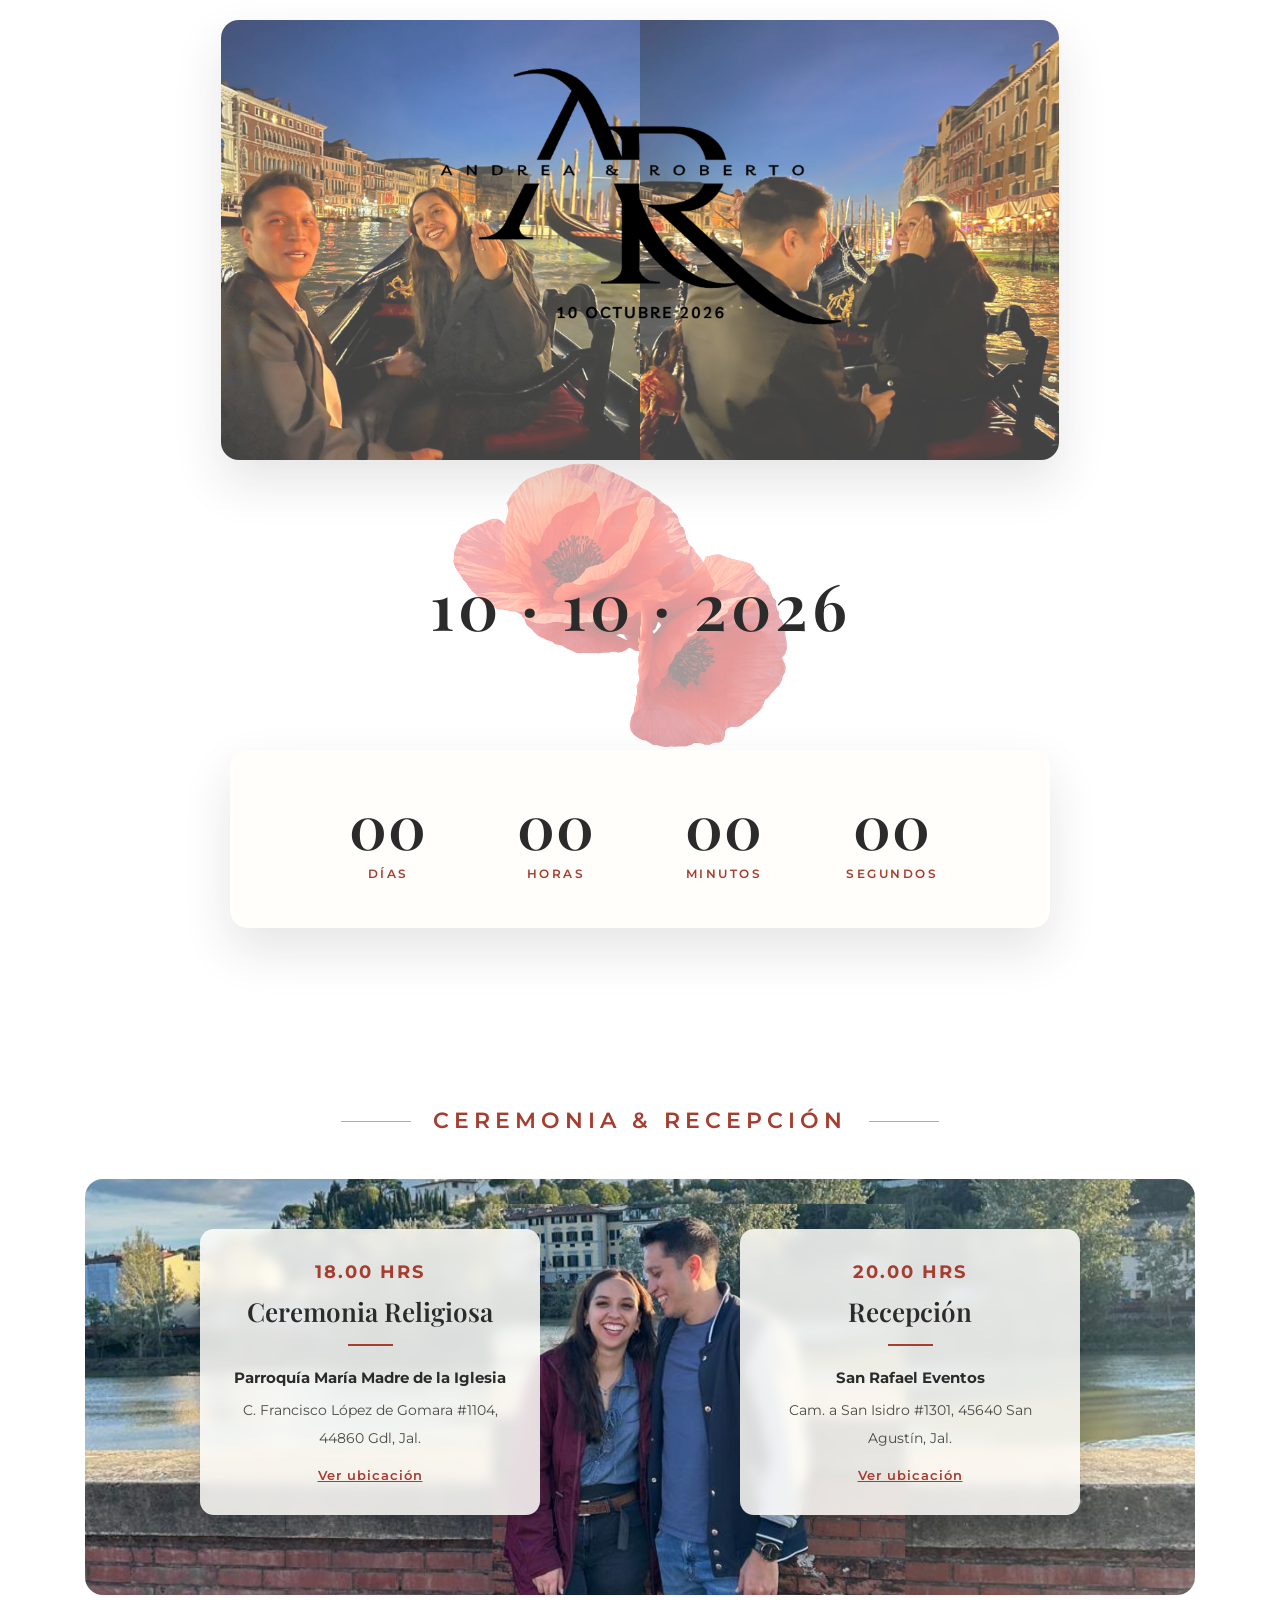
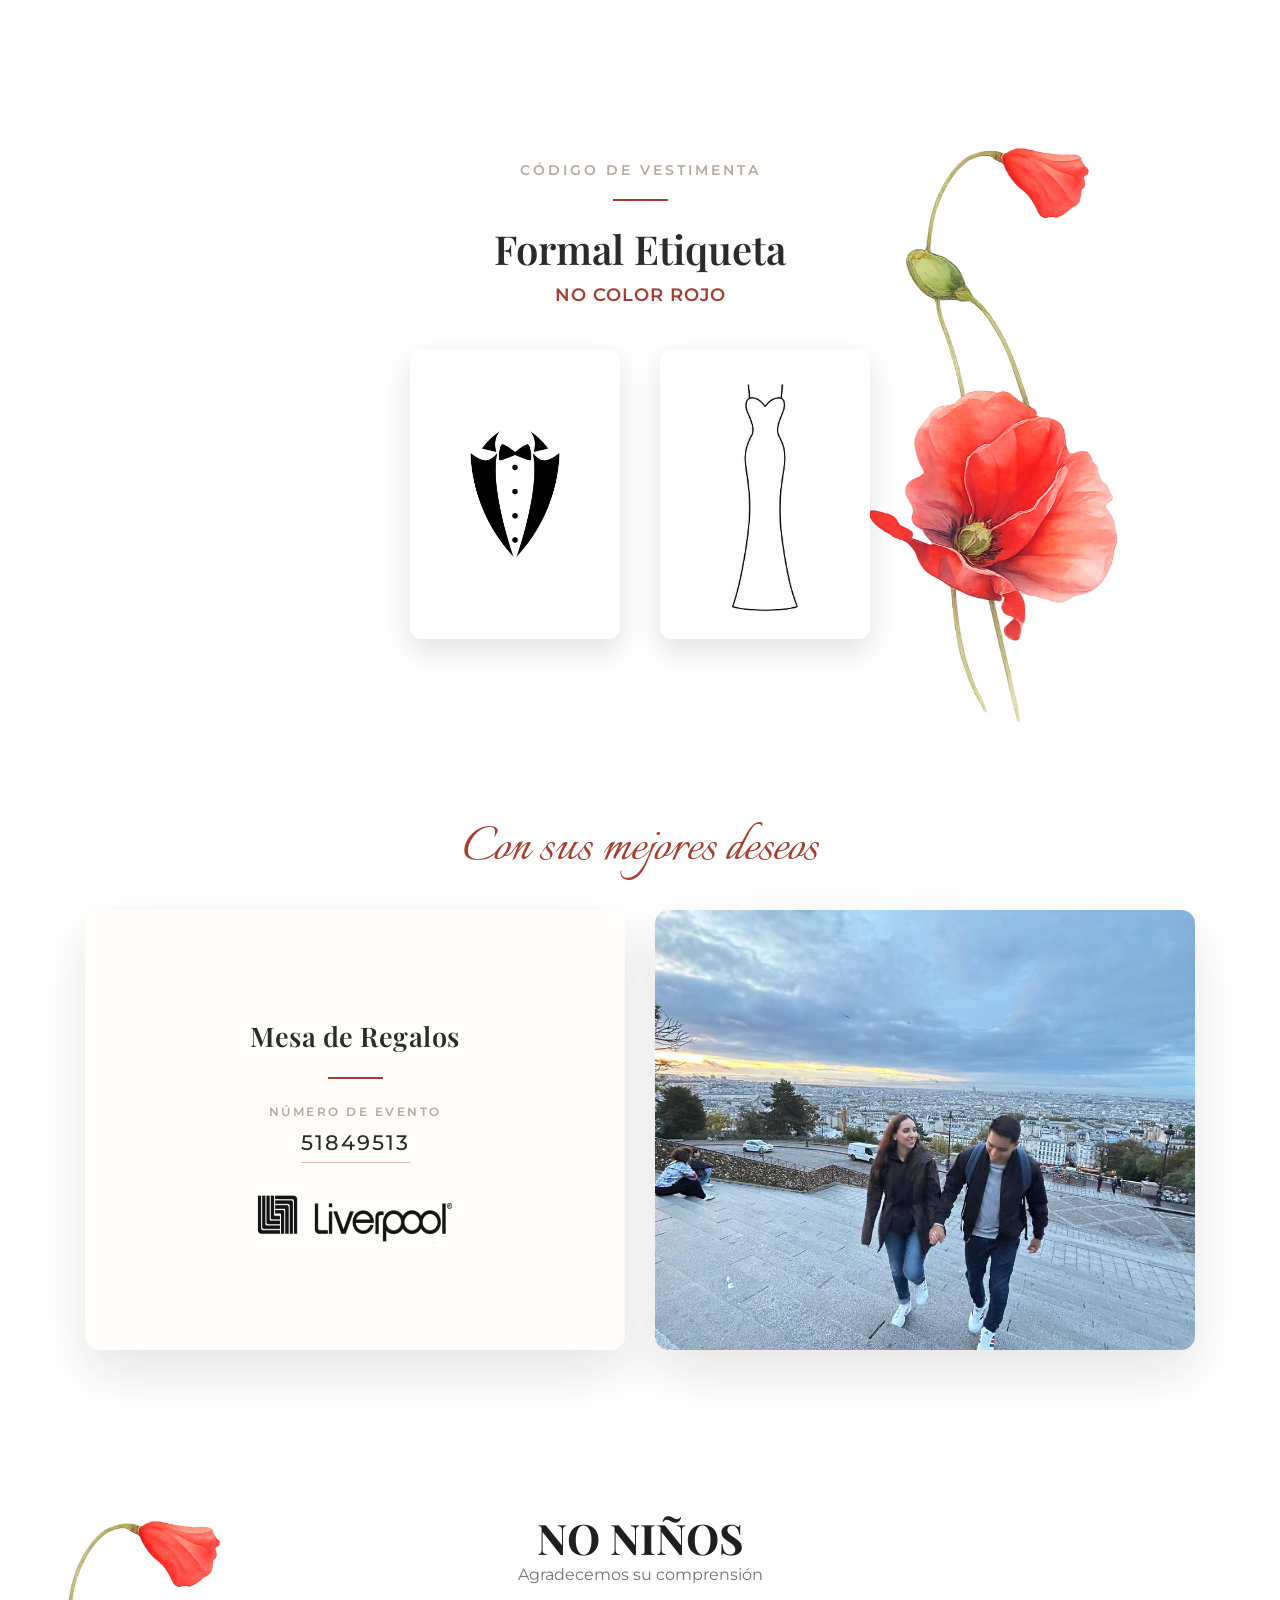
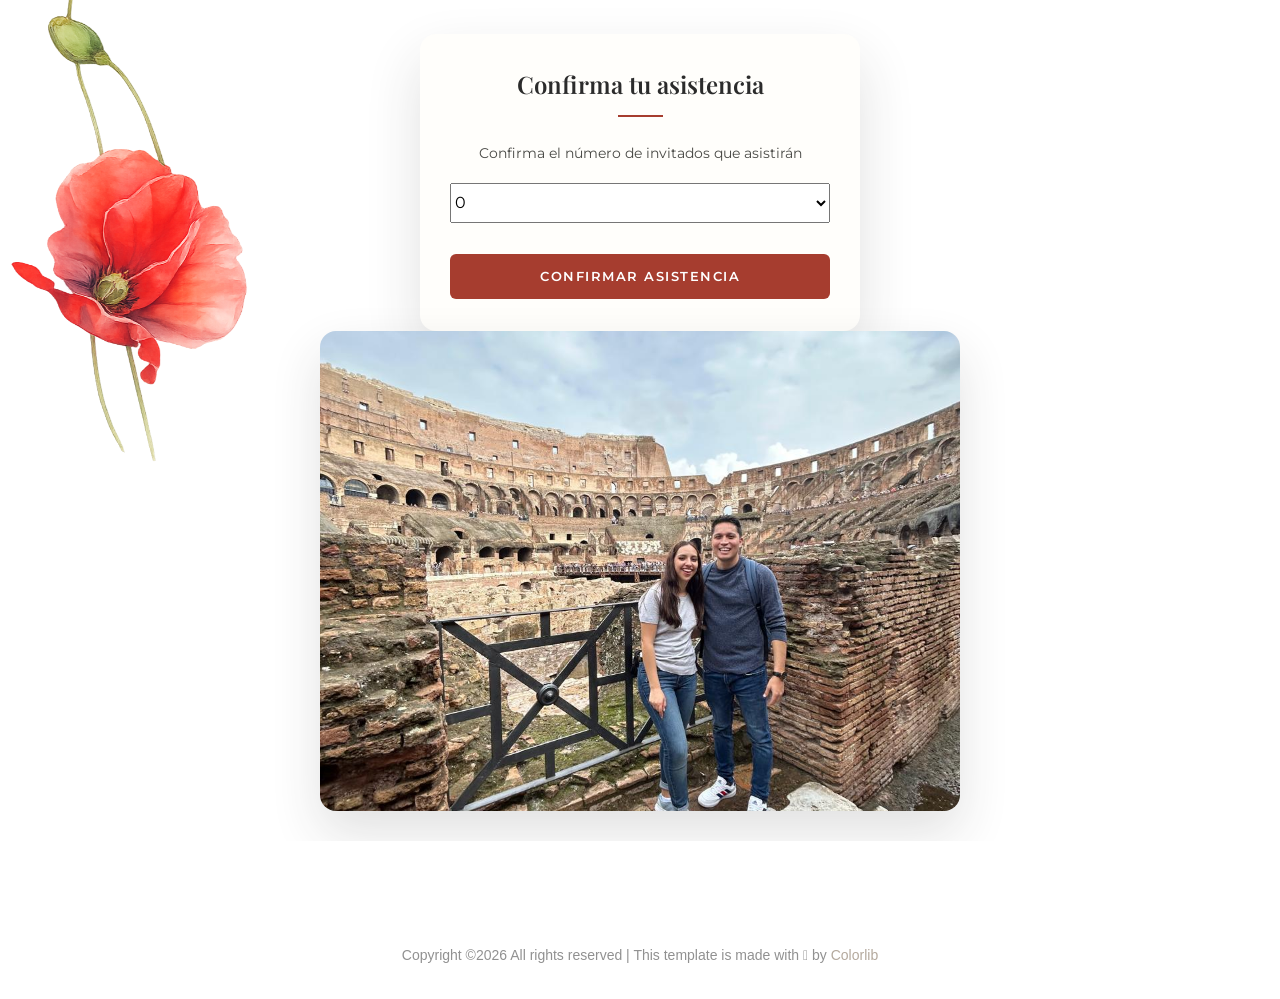
==== commit da36fd49: "Remove commented section about no children policy Removed commented-out section regarding children a" ====
--- a/index.html
+++ b/index.html
@@ -250,7 +250,7 @@
                     </div>
                 </div>
             </div>
-
+<!--
             <div class="container">
                 <h2 class="codigo_vestimenta-title rsvp_no_ninos rsvp_no_ninos--bottom">
                     <strong style="font-size: 1.4em" >NO NIÑOS</strong>
@@ -259,7 +259,7 @@
                 </h2>
             </div>
         </div>
-
+-->
         <div class="container">
             <div class="rsvp_extra_photo_wrap">
                 <!-- Reemplaza la ruta de abajo por la imagen que quieras agregar aquí -->
@@ -383,4 +383,4 @@
 
 </body>
 
-</html>+</html>
